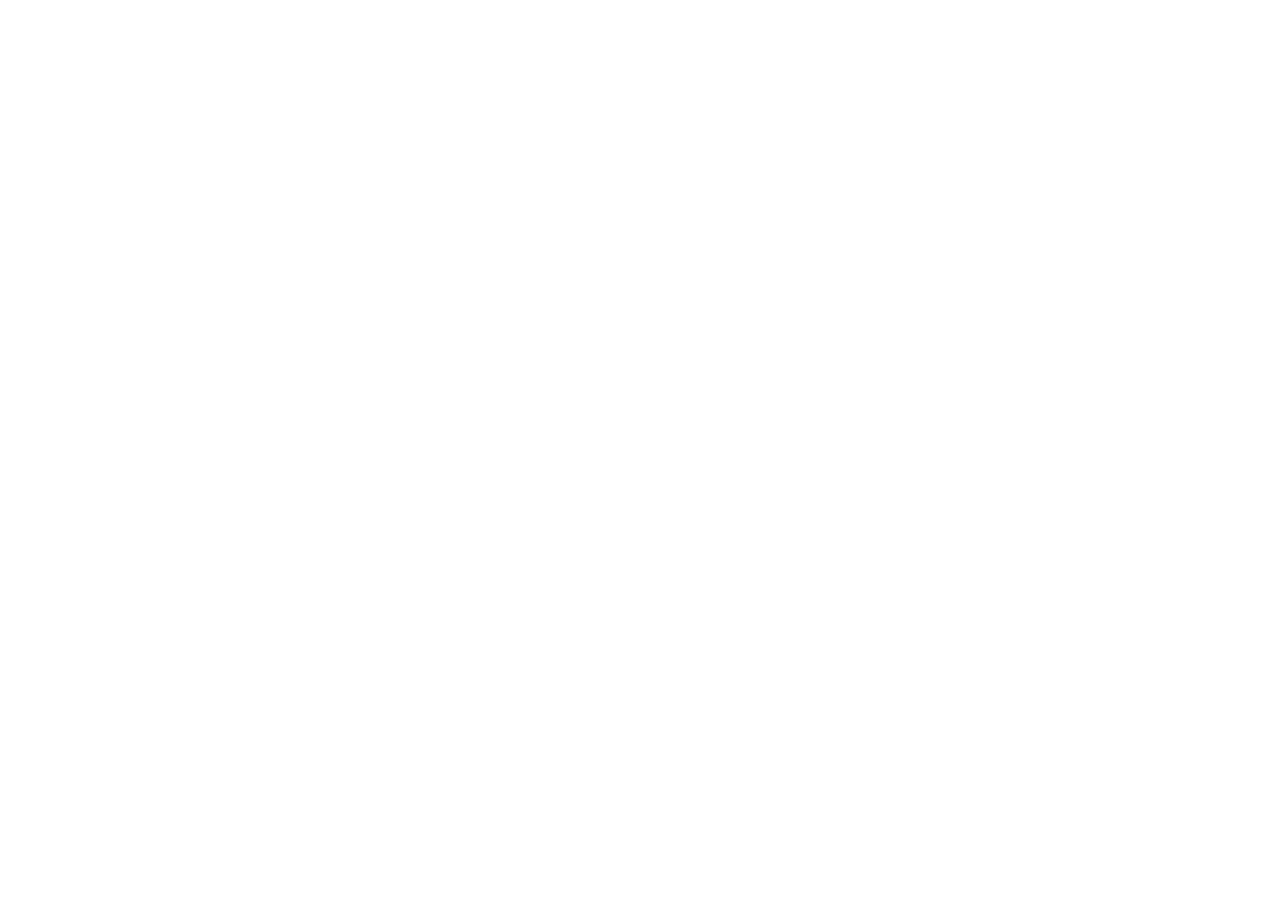
==== index.html @ 3a954109 "deploy" ====
<!DOCTYPE html>
<html lang="">
  <head>
    <meta charset="utf-8">
    <meta http-equiv="X-UA-Compatible" content="IE=edge">
    <meta name="viewport" content="width=device-width,initial-scale=1" />
    <!-- Primary Meta Tags -->
    <title>Ave.ai</title>
    <meta name="title" content="Ave.ai" />
    <meta name="description" content="Ave.ai is the most comprehensive on-chain crypto trading platform, integrating 130+ blockchains and 300+ DEXs for secure, professional, and fast trading. It empowers 7M+ users with advanced token analysis and seamless execution across its App, PC platform, and trading bots." />

    <!-- Open Graph / Facebook -->
    <meta property="og:type" content="website" />
    <meta property="og:url" content="https://ave.ai" />
    <meta property="og:title" content="Ave.ai - The Ultimate Web3 Trading Platform" />
    <meta property="og:description" content="Real-Time Blockchain Data, Price Alerts, Smart Money, KOL, Sniping, Copy-Trading and more." />
    <meta property="og:image" content="https://ave.s3.ap-east-1.amazonaws.com/logo/tg-share.png" />
    <meta property="og:image:width" content="1200">
    <meta property="og:image:height" content="600">

    <!-- Twitter -->
    <meta property="twitter:card" content="summary_large_image" />
    <meta property="twitter:url" content="https://ave.ai" />
    <meta property="twitter:title" content="Ave.ai - The Ultimate Web3 Trading Platform" />
    <meta property="twitter:description" content="Real-Time Blockchain Data, Price Alerts, Smart Money, KOL, Sniping, Copy-Trading and more." />
    <meta property="twitter:image" content="https://ave.s3.ap-east-1.amazonaws.com/logo/tg-share.png" />
    <meta property="fb:app_id" content="1024585522541030">
    <!-- Meta Tags Generated with https://metatags.io -->

    <!--[if IE]><link rel="icon" href="/favicon.ico" /><![endif]-->
    <link rel="shortcut icon" href="/favicon.ico" />
    <script async src="https://www.googletagmanager.com/gtag/js?id=G-LFKW8KRD0V"></script>
    <script src="/vemachine.js"></script>
    <!-- <script src="https://www.iconaves.com/charting_library/charting_library.standalone.js"></script> -->
    <!-- <script src="/datafeeds/udf/dist/polyfills.js"></script> -->
    <!-- <script src="/datafeeds/udf/dist/bundle.js"></script> -->
    <!-- <style id="antiClickjack">body{display:none !important;}</style> -->
    <script>
      // let supportsDomain = ['ave-m-test-5.github.io']
      // console.log('----top-------',window.top)
      // console.log('----self------',window.self)
      // if (self === top ) {
      //   var antiClickjack = document.getElementById('antiClickjack')
      //   antiClickjack.parentNode.removeChild(antiClickjack)
      // } else {
      //   top.location = self.location
      // }
      function redirect() {
        // let domains = ['avedex.cc', 'ave.ai', 'opencw.online', 'opencc.club']
        // let isDomain = domains.some(i => location.hostname.includes(i))
        let isMobile = /mobile|phone|pad|pod|iPhone|iPod|ios|iPad|Android|Mobile|BlackBerry|IEMobile|MQQBrowser|JUC|Fennec|wOSBrowser|BrowserNG|WebOS|Symbian|Windows Phone/i.test(navigator.userAgent)
        let isUnRedirectDomains = /(opencc\.club)|(aveaidata\.com)/i.test(location.hostname)
        if (isMobile && location.protocol.includes('http') && !location.host.includes('test') && !isUnRedirectDomains) {
            if(location.pathname == '/rank'){
              location.replace('https://airdrop.ave.ai')
            } else {
              location.replace(location.protocol + '//m.' + location.host + location.pathname + location.search)
            }
        }
      }
      redirect()
      function addScriptJs() {
        let d = (JSON.parse(localStorage.ave_globalConfig || '{}').token_logo_url || 'https://www.iconaves.com/')
        let script = document.createElement('script')
        script.type = 'text/javascript'
        script.src = d + `charting_library/charting_library.standalone.js`
        document.getElementsByTagName('head')[0].appendChild(script)
      }
      addScriptJs()
    </script>
  <link href="/static/js/0.js" rel="prefetch"><link href="/static/js/1.js" rel="prefetch"><link href="/static/js/10.js" rel="prefetch"><link href="/static/js/11.js" rel="prefetch"><link href="/static/js/12.js" rel="prefetch"><link href="/static/js/13.js" rel="prefetch"><link href="/static/js/14.js" rel="prefetch"><link href="/static/js/15.js" rel="prefetch"><link href="/static/js/2.js" rel="prefetch"><link href="/static/js/3.js" rel="prefetch"><link href="/static/js/4.js" rel="prefetch"><link href="/static/js/5.js" rel="prefetch"><link href="/static/js/6.js" rel="prefetch"><link href="/static/js/7.js" rel="prefetch"><link href="/static/js/8.js" rel="prefetch"><link href="/static/js/9.js" rel="prefetch"><link href="/static/js/ApiKey-._src_a.js" rel="prefetch"><link href="/static/js/Balance-._src_c.js" rel="prefetch"><link href="/static/js/Chart-._src_a.js" rel="prefetch"><link href="/static/js/Check-._src_a.js" rel="prefetch"><link href="/static/js/Download-._n.js" rel="prefetch"><link href="/static/js/Fav-._n.js" rel="prefetch"><link href="/static/js/Index-._src_a.js" rel="prefetch"><link href="/static/js/Kline-._n.js" rel="prefetch"><link href="/static/js/Lost-._src_views_lost.vue-1.js" rel="prefetch"><link href="/static/js/OfficialVerification-._src_a.js" rel="prefetch"><link href="/static/js/Pump-._src_a.js" rel="prefetch"><link href="/static/js/Rank-._src_a.js" rel="prefetch"><link href="/static/js/Referral-._src_a.js" rel="prefetch"><link href="/static/js/Smart-._n.js" rel="prefetch"><link href="/static/js/Token-._node_modules_@.js" rel="prefetch"><link href="/static/js/Token-._src_a.js" rel="prefetch"><link href="/static/js/Token-._src_u.js" rel="prefetch"><link href="/static/js/Token-._src_views_token_tx_F.js" rel="prefetch"><link href="/static/js/default-Chart-Index-._node_modules_vue-draggable-plus_dist_vue-draggable-plus.js-49a201bd.js" rel="prefetch"><link href="/static/js/default-Chart-Kline-Token-._src_components_dialog_dialogRemind.vue-2.js" rel="prefetch"><link href="/static/js/default-Fav-Index-Smart-._src_assets_images_market_1.js" rel="prefetch"><link href="/static/js/default-Fav-Smart-._n.js" rel="prefetch"><link href="/static/js/default-Index-Pump-Token-._src_views_token_botSwap_slippageSet..js" rel="prefetch"><link href="/static/js/app-._i.js" rel="preload" as="script"><link href="/static/js/app-._node_modules_@noble_c.js" rel="preload" as="script"><link href="/static/js/app-._node_modules_@popperjs_core_dist_index.js-5e764602.js" rel="preload" as="script"><link href="/static/js/app-._node_modules_@raydium-io_raydium-sdk_l.js" rel="preload" as="script"><link href="/static/js/app-._node_modules_@solana_b.js" rel="preload" as="script"><link href="/static/js/app-._node_modules_@solana_o.js" rel="preload" as="script"><link href="/static/js/app-._node_modules_@stablelib_b.js" rel="preload" as="script"><link href="/static/js/app-._node_modules_@t.js" rel="preload" as="script"><link href="/static/js/app-._node_modules_a.js" rel="preload" as="script"><link href="/static/js/app-._node_modules_c.js" rel="preload" as="script"><link href="/static/js/app-._node_modules_d.js" rel="preload" as="script"><link href="/static/js/app-._node_modules_de.js" rel="preload" as="script"><link href="/static/js/app-._node_modules_e.js" rel="preload" as="script"><link href="/static/js/app-._node_modules_echarts_l.js" rel="preload" as="script"><link href="/static/js/app-._node_modules_echarts_lib_c.js" rel="preload" as="script"><link href="/static/js/app-._node_modules_echarts_lib_exp.js" rel="preload" as="script"><link href="/static/js/app-._node_modules_echarts_lib_i.js" rel="preload" as="script"><link href="/static/js/app-._node_modules_el.js" rel="preload" as="script"><link href="/static/js/app-._node_modules_element-plus_e.js" rel="preload" as="script"><link href="/static/js/app-._node_modules_element-plus_es__.js" rel="preload" as="script"><link href="/static/js/app-._node_modules_f.js" rel="preload" as="script"><link href="/static/js/app-._node_modules_h.js" rel="preload" as="script"><link href="/static/js/app-._node_modules_has-.js" rel="preload" as="script"><link href="/static/js/app-._node_modules_p.js" rel="preload" as="script"><link href="/static/js/app-._node_modules_s.js" rel="preload" as="script"><link href="/static/js/app-._node_modules_u.js" rel="preload" as="script"><link href="/static/js/app-._node_modules_x.js" rel="preload" as="script"><link href="/static/js/app-._src_A.js" rel="preload" as="script"><link href="/static/js/app-._src_a.js" rel="preload" as="script"><link href="/static/js/app-._src_d.js" rel="preload" as="script"><link href="/static/js/app-._src_r.js" rel="preload" as="script"><link href="/static/js/runtime.js" rel="preload" as="script"><link rel="icon" type="image/png" sizes="32x32" href="/img/icons/favicon-32x32.png"><link rel="icon" type="image/png" sizes="16x16" href="/img/icons/favicon-16x16.png"><link rel="manifest" href="/manifest.json"><meta name="theme-color" content="#131722"><meta name="apple-mobile-web-app-capable" content="yes"><meta name="apple-mobile-web-app-status-bar-style" content="default"><meta name="apple-mobile-web-app-title" content="Ave"><link rel="apple-touch-icon" href="/img/icons/apple-touch-icon-152x152.png"><link rel="mask-icon" href="/img/icons/safari-pinned-tab.svg" color="#131722"><meta name="msapplication-TileImage" content="/img/icons/msapplication-icon-144x144.png"><meta name="msapplication-TileColor" content="#000000"></head>
  <body>
    <noscript>
      <strong>We're sorry but avedex doesn't work properly without JavaScript enabled. Please enable it to continue.</strong>
    </noscript>
    <div id="app"></div>
    <!-- built files will be auto injected -->
    <script>
      window.dataLayer = window.dataLayer || [];
      function gtag(){dataLayer.push(arguments);}
      gtag('js', new Date());

      gtag('config', 'G-LFKW8KRD0V');
      // //添加红包雨
      // ;(function () {
      //   var script = document.createElement('script')
      //   script.onload = function () {
      //     MapleRedPacketSDK.initMapleRedPacket({
      //       platform: "ave"
      //     }).renderToBody()
      //   }
      //   script.defer = true
      //   script.src = 'https://unpkg.com/@maple-tech/red-packet-sdk/dist/index.iife.js'
      //   document.body.appendChild(script)
      // })()
    </script>
  <script type="text/javascript" src="/static/js/runtime.js"></script><script type="text/javascript" src="/static/js/app-._i.js"></script><script type="text/javascript" src="/static/js/app-._node_modules_@noble_c.js"></script><script type="text/javascript" src="/static/js/app-._node_modules_@popperjs_core_dist_index.js-5e764602.js"></script><script type="text/javascript" src="/static/js/app-._node_modules_@raydium-io_raydium-sdk_l.js"></script><script type="text/javascript" src="/static/js/app-._node_modules_@solana_b.js"></script><script type="text/javascript" src="/static/js/app-._node_modules_@solana_o.js"></script><script type="text/javascript" src="/static/js/app-._node_modules_@stablelib_b.js"></script><script type="text/javascript" src="/static/js/app-._node_modules_@t.js"></script><script type="text/javascript" src="/static/js/app-._node_modules_a.js"></script><script type="text/javascript" src="/static/js/app-._node_modules_c.js"></script><script type="text/javascript" src="/static/js/app-._node_modules_d.js"></script><script type="text/javascript" src="/static/js/app-._node_modules_de.js"></script><script type="text/javascript" src="/static/js/app-._node_modules_e.js"></script><script type="text/javascript" src="/static/js/app-._node_modules_echarts_l.js"></script><script type="text/javascript" src="/static/js/app-._node_modules_echarts_lib_c.js"></script><script type="text/javascript" src="/static/js/app-._node_modules_echarts_lib_exp.js"></script><script type="text/javascript" src="/static/js/app-._node_modules_echarts_lib_i.js"></script><script type="text/javascript" src="/static/js/app-._node_modules_el.js"></script><script type="text/javascript" src="/static/js/app-._node_modules_element-plus_e.js"></script><script type="text/javascript" src="/static/js/app-._node_modules_element-plus_es__.js"></script><script type="text/javascript" src="/static/js/app-._node_modules_f.js"></script><script type="text/javascript" src="/static/js/app-._node_modules_h.js"></script><script type="text/javascript" src="/static/js/app-._node_modules_has-.js"></script><script type="text/javascript" src="/static/js/app-._node_modules_p.js"></script><script type="text/javascript" src="/static/js/app-._node_modules_s.js"></script><script type="text/javascript" src="/static/js/app-._node_modules_u.js"></script><script type="text/javascript" src="/static/js/app-._node_modules_x.js"></script><script type="text/javascript" src="/static/js/app-._src_A.js"></script><script type="text/javascript" src="/static/js/app-._src_a.js"></script><script type="text/javascript" src="/static/js/app-._src_d.js"></script><script type="text/javascript" src="/static/js/app-._src_r.js"></script></body>
</html>
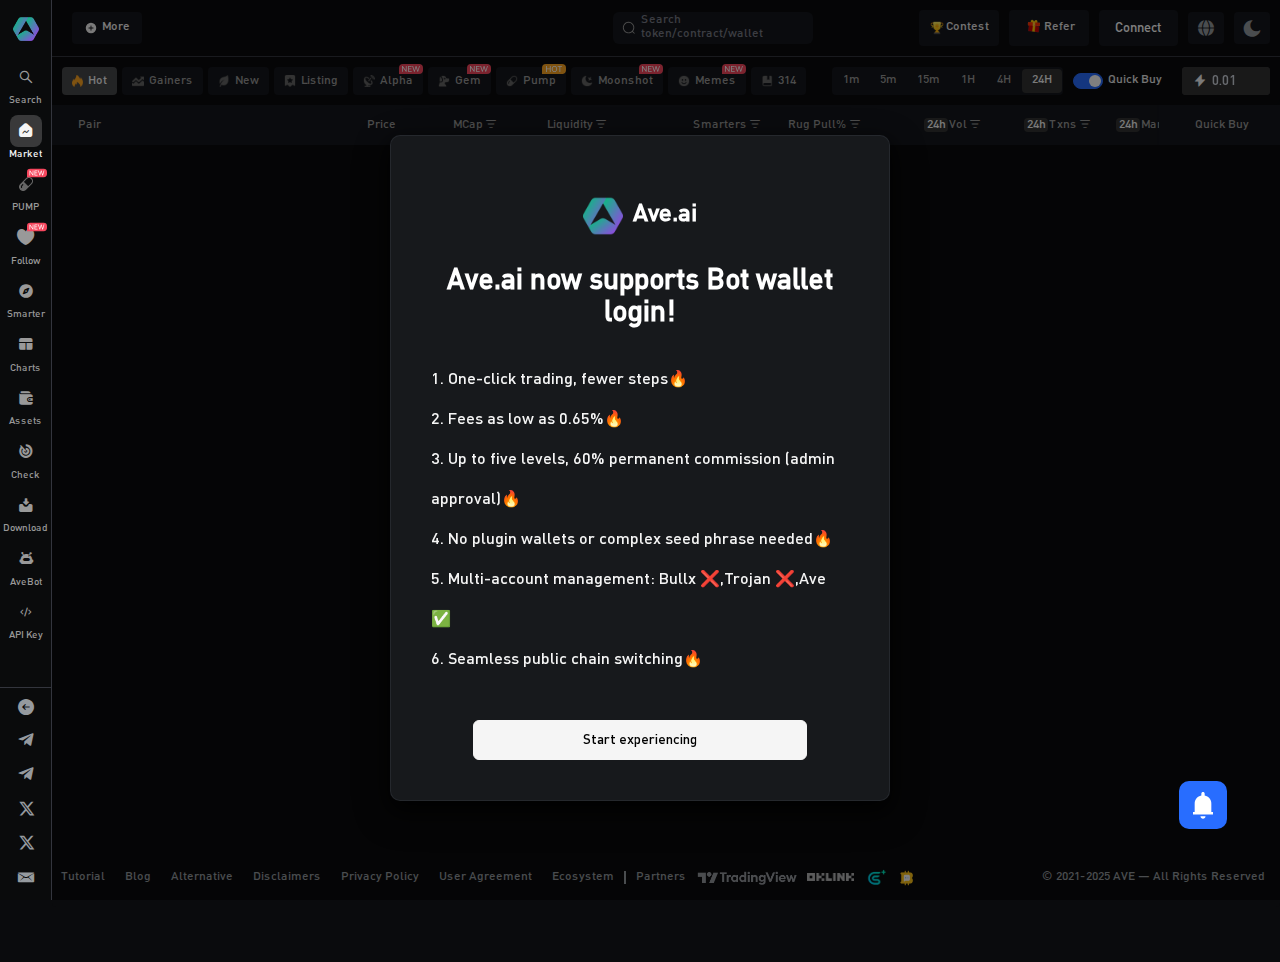
==== commit f7aa2138: "deploy" ====
--- a/index.html
+++ b/index.html
@@ -1,42 +1,4 @@
-<!DOCTYPE html>
-<html lang="">
-  <head>
-    <meta charset="utf-8">
-    <meta http-equiv="X-UA-Compatible" content="IE=edge">
-    <meta name="viewport" content="width=device-width,initial-scale=1" />
-    <!-- Primary Meta Tags -->
-    <title>Ave.ai</title>
-    <meta name="title" content="Ave.ai" />
-    <meta name="description" content="Ave.ai is the most comprehensive on-chain crypto trading platform, integrating 130+ blockchains and 300+ DEXs for secure, professional, and fast trading. It empowers 7M+ users with advanced token analysis and seamless execution across its App, PC platform, and trading bots." />
-
-    <!-- Open Graph / Facebook -->
-    <meta property="og:type" content="website" />
-    <meta property="og:url" content="https://ave.ai" />
-    <meta property="og:title" content="Ave.ai - The Ultimate Web3 Trading Platform" />
-    <meta property="og:description" content="Real-Time Blockchain Data, Price Alerts, Smart Money, KOL, Sniping, Copy-Trading and more." />
-    <meta property="og:image" content="https://ave.s3.ap-east-1.amazonaws.com/logo/tg-share.png" />
-    <meta property="og:image:width" content="1200">
-    <meta property="og:image:height" content="600">
-
-    <!-- Twitter -->
-    <meta property="twitter:card" content="summary_large_image" />
-    <meta property="twitter:url" content="https://ave.ai" />
-    <meta property="twitter:title" content="Ave.ai - The Ultimate Web3 Trading Platform" />
-    <meta property="twitter:description" content="Real-Time Blockchain Data, Price Alerts, Smart Money, KOL, Sniping, Copy-Trading and more." />
-    <meta property="twitter:image" content="https://ave.s3.ap-east-1.amazonaws.com/logo/tg-share.png" />
-    <meta property="fb:app_id" content="1024585522541030">
-    <!-- Meta Tags Generated with https://metatags.io -->
-
-    <!--[if IE]><link rel="icon" href="/favicon.ico" /><![endif]-->
-    <link rel="shortcut icon" href="/favicon.ico" />
-    <script async src="https://www.googletagmanager.com/gtag/js?id=G-LFKW8KRD0V"></script>
-    <script src="/vemachine.js"></script>
-    <!-- <script src="https://www.iconaves.com/charting_library/charting_library.standalone.js"></script> -->
-    <!-- <script src="/datafeeds/udf/dist/polyfills.js"></script> -->
-    <!-- <script src="/datafeeds/udf/dist/bundle.js"></script> -->
-    <!-- <style id="antiClickjack">body{display:none !important;}</style> -->
-    <script>
-      // let supportsDomain = ['ave-m-test-5.github.io']
+<!DOCTYPE html><html lang=""><head><meta charset="utf-8"><meta http-equiv="X-UA-Compatible" content="IE=edge"><meta name="viewport" content="width=device-width,initial-scale=1"><title>Ave.ai</title><meta name="title" content="Ave.ai"><meta name="description" content="Ave.ai is the most comprehensive on-chain crypto trading platform, integrating 130+ blockchains and 300+ DEXs for secure, professional, and fast trading. It empowers 7M+ users with advanced token analysis and seamless execution across its App, PC platform, and trading bots."><meta property="og:type" content="website"><meta property="og:url" content="https://ave.ai"><meta property="og:title" content="Ave.ai - The Ultimate Web3 Trading Platform"><meta property="og:description" content="Real-Time Blockchain Data, Price Alerts, Smart Money, KOL, Sniping, Copy-Trading and more."><meta property="og:image" content="https://ave.s3.ap-east-1.amazonaws.com/logo/tg-share.png"><meta property="og:image:width" content="1200"><meta property="og:image:height" content="600"><meta property="twitter:card" content="summary_large_image"><meta property="twitter:url" content="https://ave.ai"><meta property="twitter:title" content="Ave.ai - The Ultimate Web3 Trading Platform"><meta property="twitter:description" content="Real-Time Blockchain Data, Price Alerts, Smart Money, KOL, Sniping, Copy-Trading and more."><meta property="twitter:image" content="https://ave.s3.ap-east-1.amazonaws.com/logo/tg-share.png"><meta property="fb:app_id" content="1024585522541030"><!--[if IE]><link rel="icon" href="/favicon.ico" /><![endif]--><link rel="shortcut icon" href="/favicon.ico"><script async src="https://www.googletagmanager.com/gtag/js?id=G-LFKW8KRD0V"></script><script src="/vemachine.js"></script><script>// let supportsDomain = ['ave-m-test-5.github.io']
       // console.log('----top-------',window.top)
       // console.log('----self------',window.self)
       // if (self === top ) {
@@ -66,17 +28,7 @@
         script.src = d + `charting_library/charting_library.standalone.js`
         document.getElementsByTagName('head')[0].appendChild(script)
       }
-      addScriptJs()
-    </script>
-  <link href="/static/js/0.js" rel="prefetch"><link href="/static/js/1.js" rel="prefetch"><link href="/static/js/10.js" rel="prefetch"><link href="/static/js/11.js" rel="prefetch"><link href="/static/js/12.js" rel="prefetch"><link href="/static/js/13.js" rel="prefetch"><link href="/static/js/14.js" rel="prefetch"><link href="/static/js/15.js" rel="prefetch"><link href="/static/js/2.js" rel="prefetch"><link href="/static/js/3.js" rel="prefetch"><link href="/static/js/4.js" rel="prefetch"><link href="/static/js/5.js" rel="prefetch"><link href="/static/js/6.js" rel="prefetch"><link href="/static/js/7.js" rel="prefetch"><link href="/static/js/8.js" rel="prefetch"><link href="/static/js/9.js" rel="prefetch"><link href="/static/js/ApiKey-._src_a.js" rel="prefetch"><link href="/static/js/Balance-._src_c.js" rel="prefetch"><link href="/static/js/Chart-._src_a.js" rel="prefetch"><link href="/static/js/Check-._src_a.js" rel="prefetch"><link href="/static/js/Download-._n.js" rel="prefetch"><link href="/static/js/Fav-._n.js" rel="prefetch"><link href="/static/js/Index-._src_a.js" rel="prefetch"><link href="/static/js/Kline-._n.js" rel="prefetch"><link href="/static/js/Lost-._src_views_lost.vue-1.js" rel="prefetch"><link href="/static/js/OfficialVerification-._src_a.js" rel="prefetch"><link href="/static/js/Pump-._src_a.js" rel="prefetch"><link href="/static/js/Rank-._src_a.js" rel="prefetch"><link href="/static/js/Referral-._src_a.js" rel="prefetch"><link href="/static/js/Smart-._n.js" rel="prefetch"><link href="/static/js/Token-._node_modules_@.js" rel="prefetch"><link href="/static/js/Token-._src_a.js" rel="prefetch"><link href="/static/js/Token-._src_u.js" rel="prefetch"><link href="/static/js/Token-._src_views_token_tx_F.js" rel="prefetch"><link href="/static/js/default-Chart-Index-._node_modules_vue-draggable-plus_dist_vue-draggable-plus.js-49a201bd.js" rel="prefetch"><link href="/static/js/default-Chart-Kline-Token-._src_components_dialog_dialogRemind.vue-2.js" rel="prefetch"><link href="/static/js/default-Fav-Index-Smart-._src_assets_images_market_1.js" rel="prefetch"><link href="/static/js/default-Fav-Smart-._n.js" rel="prefetch"><link href="/static/js/default-Index-Pump-Token-._src_views_token_botSwap_slippageSet..js" rel="prefetch"><link href="/static/js/app-._i.js" rel="preload" as="script"><link href="/static/js/app-._node_modules_@noble_c.js" rel="preload" as="script"><link href="/static/js/app-._node_modules_@popperjs_core_dist_index.js-5e764602.js" rel="preload" as="script"><link href="/static/js/app-._node_modules_@raydium-io_raydium-sdk_l.js" rel="preload" as="script"><link href="/static/js/app-._node_modules_@solana_b.js" rel="preload" as="script"><link href="/static/js/app-._node_modules_@solana_o.js" rel="preload" as="script"><link href="/static/js/app-._node_modules_@stablelib_b.js" rel="preload" as="script"><link href="/static/js/app-._node_modules_@t.js" rel="preload" as="script"><link href="/static/js/app-._node_modules_a.js" rel="preload" as="script"><link href="/static/js/app-._node_modules_c.js" rel="preload" as="script"><link href="/static/js/app-._node_modules_d.js" rel="preload" as="script"><link href="/static/js/app-._node_modules_de.js" rel="preload" as="script"><link href="/static/js/app-._node_modules_e.js" rel="preload" as="script"><link href="/static/js/app-._node_modules_echarts_l.js" rel="preload" as="script"><link href="/static/js/app-._node_modules_echarts_lib_c.js" rel="preload" as="script"><link href="/static/js/app-._node_modules_echarts_lib_exp.js" rel="preload" as="script"><link href="/static/js/app-._node_modules_echarts_lib_i.js" rel="preload" as="script"><link href="/static/js/app-._node_modules_el.js" rel="preload" as="script"><link href="/static/js/app-._node_modules_element-plus_e.js" rel="preload" as="script"><link href="/static/js/app-._node_modules_element-plus_es__.js" rel="preload" as="script"><link href="/static/js/app-._node_modules_f.js" rel="preload" as="script"><link href="/static/js/app-._node_modules_h.js" rel="preload" as="script"><link href="/static/js/app-._node_modules_has-.js" rel="preload" as="script"><link href="/static/js/app-._node_modules_p.js" rel="preload" as="script"><link href="/static/js/app-._node_modules_s.js" rel="preload" as="script"><link href="/static/js/app-._node_modules_u.js" rel="preload" as="script"><link href="/static/js/app-._node_modules_x.js" rel="preload" as="script"><link href="/static/js/app-._src_A.js" rel="preload" as="script"><link href="/static/js/app-._src_a.js" rel="preload" as="script"><link href="/static/js/app-._src_d.js" rel="preload" as="script"><link href="/static/js/app-._src_r.js" rel="preload" as="script"><link href="/static/js/runtime.js" rel="preload" as="script"><link rel="icon" type="image/png" sizes="32x32" href="/img/icons/favicon-32x32.png"><link rel="icon" type="image/png" sizes="16x16" href="/img/icons/favicon-16x16.png"><link rel="manifest" href="/manifest.json"><meta name="theme-color" content="#131722"><meta name="apple-mobile-web-app-capable" content="yes"><meta name="apple-mobile-web-app-status-bar-style" content="default"><meta name="apple-mobile-web-app-title" content="Ave"><link rel="apple-touch-icon" href="/img/icons/apple-touch-icon-152x152.png"><link rel="mask-icon" href="/img/icons/safari-pinned-tab.svg" color="#131722"><meta name="msapplication-TileImage" content="/img/icons/msapplication-icon-144x144.png"><meta name="msapplication-TileColor" content="#000000"></head>
-  <body>
-    <noscript>
-      <strong>We're sorry but avedex doesn't work properly without JavaScript enabled. Please enable it to continue.</strong>
-    </noscript>
-    <div id="app"></div>
-    <!-- built files will be auto injected -->
-    <script>
-      window.dataLayer = window.dataLayer || [];
+      addScriptJs()</script><link href="/static/css/ApiKey-f71cff67.d8af1d58.css" rel="prefetch"><link href="/static/css/Balance-21833f8f.02c6b64f.css" rel="prefetch"><link href="/static/css/Chart-31ecd969.9b517720.css" rel="prefetch"><link href="/static/css/Check-31ecd969.ca6d38ed.css" rel="prefetch"><link href="/static/css/Download-31ecd969.a2533a6f.css" rel="prefetch"><link href="/static/css/Fav-31ecd969.1cd7ef1e.css" rel="prefetch"><link href="/static/css/Index-f71cff67.56e032b9.css" rel="prefetch"><link href="/static/css/Kline-31ecd969.3279a325.css" rel="prefetch"><link href="/static/css/OfficialVerification-f71cff67.b5f4f597.css" rel="prefetch"><link href="/static/css/Pump-f71cff67.fc9df856.css" rel="prefetch"><link href="/static/css/Rank-f71cff67.91a87c1b.css" rel="prefetch"><link href="/static/css/Referral-f71cff67.82a01d85.css" rel="prefetch"><link href="/static/css/Smart-f71cff67.4801f37c.css" rel="prefetch"><link href="/static/css/Token-253ae210.98a811a6.css" rel="prefetch"><link href="/static/css/Token-6a2c624d.156bbd3c.css" rel="prefetch"><link href="/static/css/Token-f71cff67.32f0e44d.css" rel="prefetch"><link href="/static/css/chunk-313e67f0.9e0c891a.css" rel="prefetch"><link href="/static/css/default-Chart-Kline-Token-5cf51579.59e1fb63.css" rel="prefetch"><link href="/static/css/default-Index-Pump-Token-1f80e606.20debd69.css" rel="prefetch"><link href="/static/js/ApiKey-f71cff67.d5d85773.js" rel="prefetch"><link href="/static/js/Balance-21833f8f.41ab505f.js" rel="prefetch"><link href="/static/js/Chart-31ecd969.cf4a4366.js" rel="prefetch"><link href="/static/js/Check-31ecd969.20694d7d.js" rel="prefetch"><link href="/static/js/Download-31ecd969.f9582393.js" rel="prefetch"><link href="/static/js/Fav-31ecd969.308d4a2f.js" rel="prefetch"><link href="/static/js/Index-f71cff67.79161fa7.js" rel="prefetch"><link href="/static/js/Kline-31ecd969.b36c3b1b.js" rel="prefetch"><link href="/static/js/Lost-2a317ca3.9fa90db2.js" rel="prefetch"><link href="/static/js/OfficialVerification-f71cff67.479ae582.js" rel="prefetch"><link href="/static/js/Pump-f71cff67.e589241c.js" rel="prefetch"><link href="/static/js/Rank-f71cff67.3b83320a.js" rel="prefetch"><link href="/static/js/Referral-f71cff67.9477c88e.js" rel="prefetch"><link href="/static/js/Smart-f71cff67.48f7cfa1.js" rel="prefetch"><link href="/static/js/Token-253ae210.d7efd913.js" rel="prefetch"><link href="/static/js/Token-6a2c624d.65d15873.js" rel="prefetch"><link href="/static/js/Token-f71cff67.6e217adc.js" rel="prefetch"><link href="/static/js/chunk-2d0cc9a7.949a5fbf.js" rel="prefetch"><link href="/static/js/chunk-313e67f0.37491906.js" rel="prefetch"><link href="/static/js/chunk-589e1976.202cc28c.js" rel="prefetch"><link href="/static/js/chunk-6cbceefd.65727936.js" rel="prefetch"><link href="/static/js/chunk-95565b38.27c27ac6.js" rel="prefetch"><link href="/static/js/chunk-9b2b69e2.70046dc5.js" rel="prefetch"><link href="/static/js/default-Chart-Index-b811f808.6b7d3717.js" rel="prefetch"><link href="/static/js/default-Chart-Kline-Token-5cf51579.3e2ede58.js" rel="prefetch"><link href="/static/js/default-Fav-Index-Smart-6bdcf28a.e75e60a6.js" rel="prefetch"><link href="/static/js/default-Fav-Smart-31ecd969.34d976c1.js" rel="prefetch"><link href="/static/js/default-Index-Pump-Token-1f80e606.f94aa176.js" rel="prefetch"><link href="/static/js/vendors-Index-Pump-Token-25cb2edc.29214290.js" rel="prefetch"><link href="/static/css/app-06837ae4.6176a48c.css" rel="preload" as="style"><link href="/static/css/app-c714bc7b.248a435d.css" rel="preload" as="style"><link href="/static/css/app-cfbf0a2e.84827f6a.css" rel="preload" as="style"><link href="/static/css/app-ec8c427e.1cf5cdd8.css" rel="preload" as="style"><link href="/static/js/app-06837ae4.ce310ea9.js" rel="preload" as="script"><link href="/static/js/app-0b7a60cc.da3e16f2.js" rel="preload" as="script"><link href="/static/js/app-167fad9f.caa7dfbd.js" rel="preload" as="script"><link href="/static/js/app-16d3814e.7bfaf046.js" rel="preload" as="script"><link href="/static/js/app-1f20a385.4f5a989f.js" rel="preload" as="script"><link href="/static/js/app-203e0718.1358008a.js" rel="preload" as="script"><link href="/static/js/app-2a42e354.d42511d9.js" rel="preload" as="script"><link href="/static/js/app-33e35537.cd9831ae.js" rel="preload" as="script"><link href="/static/js/app-4939e289.91777275.js" rel="preload" as="script"><link href="/static/js/app-5866a18b.d1f83a16.js" rel="preload" as="script"><link href="/static/js/app-6484b8ce.4f20cd66.js" rel="preload" as="script"><link href="/static/js/app-6f84c08c.ae22e701.js" rel="preload" as="script"><link href="/static/js/app-72f93981.fbfb8a3f.js" rel="preload" as="script"><link href="/static/js/app-748942c6.88386c38.js" rel="preload" as="script"><link href="/static/js/app-84f69768.01eb369a.js" rel="preload" as="script"><link href="/static/js/app-9187ef67.4600008b.js" rel="preload" as="script"><link href="/static/js/app-94629317.dde0e21c.js" rel="preload" as="script"><link href="/static/js/app-968c033f.8b3df958.js" rel="preload" as="script"><link href="/static/js/app-9af05477.8c2b6226.js" rel="preload" as="script"><link href="/static/js/app-a97bfcba.05abd689.js" rel="preload" as="script"><link href="/static/js/app-aeb57120.64a61ef7.js" rel="preload" as="script"><link href="/static/js/app-b5906859.9b5611a9.js" rel="preload" as="script"><link href="/static/js/app-c714bc7b.0d40ba63.js" rel="preload" as="script"><link href="/static/js/app-cfbf0a2e.cfed35af.js" rel="preload" as="script"><link href="/static/js/app-db300d2f.5b8722ba.js" rel="preload" as="script"><link href="/static/js/app-ec8c427e.785e0f24.js" rel="preload" as="script"><link href="/static/js/app-f9ca8911.f5e76651.js" rel="preload" as="script"><link href="/static/js/runtime.43fec65d.js" rel="preload" as="script"><link href="/static/css/app-ec8c427e.1cf5cdd8.css" rel="stylesheet"><link href="/static/css/app-cfbf0a2e.84827f6a.css" rel="stylesheet"><link href="/static/css/app-06837ae4.6176a48c.css" rel="stylesheet"><link href="/static/css/app-c714bc7b.248a435d.css" rel="stylesheet"><link rel="icon" type="image/png" sizes="32x32" href="/img/icons/favicon-32x32.png"><link rel="icon" type="image/png" sizes="16x16" href="/img/icons/favicon-16x16.png"><link rel="manifest" href="/manifest.json"><meta name="theme-color" content="#131722"><meta name="apple-mobile-web-app-capable" content="yes"><meta name="apple-mobile-web-app-status-bar-style" content="default"><meta name="apple-mobile-web-app-title" content="Ave"><link rel="apple-touch-icon" href="/img/icons/apple-touch-icon-152x152.png"><link rel="mask-icon" href="/img/icons/safari-pinned-tab.svg" color="#131722"><meta name="msapplication-TileImage" content="/img/icons/msapplication-icon-144x144.png"><meta name="msapplication-TileColor" content="#000000"></head><body><noscript><strong>We're sorry but avedex doesn't work properly without JavaScript enabled. Please enable it to continue.</strong></noscript><div id="app"></div><script>window.dataLayer = window.dataLayer || [];
       function gtag(){dataLayer.push(arguments);}
       gtag('js', new Date());
 
@@ -92,7 +44,4 @@
       //   script.defer = true
       //   script.src = 'https://unpkg.com/@maple-tech/red-packet-sdk/dist/index.iife.js'
       //   document.body.appendChild(script)
-      // })()
-    </script>
-  <script type="text/javascript" src="/static/js/runtime.js"></script><script type="text/javascript" src="/static/js/app-._i.js"></script><script type="text/javascript" src="/static/js/app-._node_modules_@noble_c.js"></script><script type="text/javascript" src="/static/js/app-._node_modules_@popperjs_core_dist_index.js-5e764602.js"></script><script type="text/javascript" src="/static/js/app-._node_modules_@raydium-io_raydium-sdk_l.js"></script><script type="text/javascript" src="/static/js/app-._node_modules_@solana_b.js"></script><script type="text/javascript" src="/static/js/app-._node_modules_@solana_o.js"></script><script type="text/javascript" src="/static/js/app-._node_modules_@stablelib_b.js"></script><script type="text/javascript" src="/static/js/app-._node_modules_@t.js"></script><script type="text/javascript" src="/static/js/app-._node_modules_a.js"></script><script type="text/javascript" src="/static/js/app-._node_modules_c.js"></script><script type="text/javascript" src="/static/js/app-._node_modules_d.js"></script><script type="text/javascript" src="/static/js/app-._node_modules_de.js"></script><script type="text/javascript" src="/static/js/app-._node_modules_e.js"></script><script type="text/javascript" src="/static/js/app-._node_modules_echarts_l.js"></script><script type="text/javascript" src="/static/js/app-._node_modules_echarts_lib_c.js"></script><script type="text/javascript" src="/static/js/app-._node_modules_echarts_lib_exp.js"></script><script type="text/javascript" src="/static/js/app-._node_modules_echarts_lib_i.js"></script><script type="text/javascript" src="/static/js/app-._node_modules_el.js"></script><script type="text/javascript" src="/static/js/app-._node_modules_element-plus_e.js"></script><script type="text/javascript" src="/static/js/app-._node_modules_element-plus_es__.js"></script><script type="text/javascript" src="/static/js/app-._node_modules_f.js"></script><script type="text/javascript" src="/static/js/app-._node_modules_h.js"></script><script type="text/javascript" src="/static/js/app-._node_modules_has-.js"></script><script type="text/javascript" src="/static/js/app-._node_modules_p.js"></script><script type="text/javascript" src="/static/js/app-._node_modules_s.js"></script><script type="text/javascript" src="/static/js/app-._node_modules_u.js"></script><script type="text/javascript" src="/static/js/app-._node_modules_x.js"></script><script type="text/javascript" src="/static/js/app-._src_A.js"></script><script type="text/javascript" src="/static/js/app-._src_a.js"></script><script type="text/javascript" src="/static/js/app-._src_d.js"></script><script type="text/javascript" src="/static/js/app-._src_r.js"></script></body>
-</html>+      // })()</script><script src="/static/js/runtime.43fec65d.js"></script><script src="/static/js/app-748942c6.88386c38.js"></script><script src="/static/js/app-6f84c08c.ae22e701.js"></script><script src="/static/js/app-9af05477.8c2b6226.js"></script><script src="/static/js/app-84f69768.01eb369a.js"></script><script src="/static/js/app-94629317.dde0e21c.js"></script><script src="/static/js/app-968c033f.8b3df958.js"></script><script src="/static/js/app-167fad9f.caa7dfbd.js"></script><script src="/static/js/app-2a42e354.d42511d9.js"></script><script src="/static/js/app-b5906859.9b5611a9.js"></script><script src="/static/js/app-72f93981.fbfb8a3f.js"></script><script src="/static/js/app-db300d2f.5b8722ba.js"></script><script src="/static/js/app-9187ef67.4600008b.js"></script><script src="/static/js/app-4939e289.91777275.js"></script><script src="/static/js/app-16d3814e.7bfaf046.js"></script><script src="/static/js/app-aeb57120.64a61ef7.js"></script><script src="/static/js/app-6484b8ce.4f20cd66.js"></script><script src="/static/js/app-0b7a60cc.da3e16f2.js"></script><script src="/static/js/app-203e0718.1358008a.js"></script><script src="/static/js/app-1f20a385.4f5a989f.js"></script><script src="/static/js/app-5866a18b.d1f83a16.js"></script><script src="/static/js/app-f9ca8911.f5e76651.js"></script><script src="/static/js/app-ec8c427e.785e0f24.js"></script><script src="/static/js/app-cfbf0a2e.cfed35af.js"></script><script src="/static/js/app-33e35537.cd9831ae.js"></script><script src="/static/js/app-06837ae4.ce310ea9.js"></script><script src="/static/js/app-a97bfcba.05abd689.js"></script><script src="/static/js/app-c714bc7b.0d40ba63.js"></script></body></html>--- a/static/css/ApiKey-f71cff67.d8af1d58.css
+++ b/static/css/ApiKey-f71cff67.d8af1d58.css
@@ -0,0 +1 @@
+.tg-wallet-list[data-v-5bdd2d04]{color:var(--custom-text-1-color);display:flex;flex-direction:column}.tg-wallet-list .tg-wallet-list_title[data-v-5bdd2d04]{padding:20px;border-bottom:.5px solid var(--custom-br-1-color)}.tg-wallet-list .tg-wallet-list_content li[data-v-5bdd2d04]{padding:15px 20px;display:flex;align-items:center;line-height:1;cursor:pointer}.tg-wallet-list .tg-wallet-list_content li.active[data-v-5bdd2d04],.tg-wallet-list .tg-wallet-list_content li[data-v-5bdd2d04]:hover{background:var(--a-bg-7-color)}.confirm-button-custom-class{background-color:var(--a-text-5-color)!important;color:var(--a-text-9-color)!important;border-style:none!important;width:100%!important;height:40px!important;border-radius:4px!important;margin-top:15px!important}.cancel-button-custom-class{background-color:#fff!important;color:#606266!important;border:1px solid #dcdfe6!important;height:32px!important;padding:0 15px!important;border-radius:4px!important;position:absolute!important;right:20px!important;bottom:70px!important}.rename-dialog-custom{width:540px!important;border-radius:8px!important;overflow:hidden!important}.rename-dialog-custom .el-message-box__header{padding:20px 20px 10px!important;border-bottom:none!important}.rename-dialog-custom .el-message-box__title{font-size:16px!important;font-weight:500!important}.rename-dialog-custom .el-message-box__headerbtn{top:20px!important;right:20px!important}.rename-dialog-custom .el-message-box__content{padding:10px 20px 70px!important}.rename-dialog-custom .el-message-box__input{padding-top:0!important}.rename-dialog-custom .el-message-box__input label{font-size:14px!important;color:#333!important;display:block!important;margin-bottom:8px!important;text-align:left!important}.rename-dialog-custom .el-input__inner{border-radius:4px!important;height:40px!important}.rename-dialog-custom .el-message-box__btns{padding:0 20px 20px!important;justify-content:center!important;position:absolute!important;bottom:0!important;left:0!important;right:0!important}.rename-dialog-custom .el-message-box__btns .el-button--primary{margin-left:0!important}.rename-dialog-custom .el-message-box__message{display:block!important;margin-bottom:10px}.rename-dialog-custom .el-message-box__input:before{display:block;font-size:14px;color:#333;margin-bottom:8px;text-align:left}.delete-dialog-custom{width:540px!important;border-radius:8px!important;overflow:hidden!important}.delete-dialog-custom .el-message-box__header{padding:20px 20px 10px!important;border-bottom:none!important}.delete-dialog-custom .el-message-box__title{font-size:16px!important;font-weight:500!important}.delete-dialog-custom .el-message-box__headerbtn{top:20px!important;right:20px!important}.delete-dialog-custom .el-message-box__content{padding:10px 20px 100px!important;text-align:left!important}.delete-dialog-custom .el-message-box__btns{padding:0 20px 20px!important;justify-content:center!important;position:absolute!important;bottom:0!important;left:0!important;right:0!important}.delete-dialog-custom .el-message-box__btns .el-button--primary{margin-left:0!important;margin-top:0!important}[data-v-c4f3342e] .header-class-custom{background-color:var(--a-btn-bg-1-color)!important;font-weight:400}[data-v-c4f3342e] .row-class-custom{background-color:var(--a-text-9-color)!important;color:var(--a-text-1-color)!important}[data-v-c4f3342e] .el-dropdown-menu{padding:10px!important}[data-v-c4f3342e] .el-dropdown-menu__item{color:var(--a-text-1-color)!important;border-radius:.25rem;margin:0 1rem;width:10rem;padding:.5rem}[data-v-c4f3342e] .el-dropdown-menu__item:focus,[data-v-c4f3342e] .el-dropdown-menu__item:hover{background-color:var(--a-text-9-color)!important;color:var(--a-text-1-color)!important}[data-v-c4f3342e] .confirm-button-custom-class .el-message-box__btns .el-button--primary{width:100%!important;background:red}[data-v-c4f3342e] .confirm-button-custom-class .el-message-box__message{margin-bottom:100px}.table-custom-class[data-v-c4f3342e]{width:100%}.table-custom-class .row-option-class[data-v-c4f3342e]{display:flex;gap:.5rem}.table-custom-class .row-option-class div[data-v-c4f3342e]{cursor:pointer;text-decoration:underline}.table-custom-class .row-option-class .disabled-option[data-v-c4f3342e]{color:#999;cursor:not-allowed;text-decoration:underline;opacity:.7}.status-active[data-v-c4f3342e]{color:#67c23a;font-weight:500}.status-deactivated[data-v-c4f3342e]{color:#909399}.warning-message[data-v-c4f3342e]{color:#f6465d;padding:10px 0;font-size:14px}.action-buttons[data-v-c4f3342e]{margin-top:20px;text-align:right}.action-buttons .deactivate-btn[data-v-c4f3342e]{background-color:transparent;border:1px solid #dcdfe6;color:#606266}.address-row[data-v-c4f3342e]{display:flex;align-items:center;margin-bottom:4px}.address-row[data-v-c4f3342e]:last-child{margin-bottom:0}.address-row i[data-v-c4f3342e]{margin-left:8px;cursor:pointer}.row-option-class[data-v-c4f3342e]{display:flex;gap:12px;margin-bottom:4px}.row-option-class[data-v-c4f3342e]:last-child{margin-bottom:0}.row-option-class div[data-v-c4f3342e]{cursor:pointer;font-size:14px}.row-option-class div.disabled-option[data-v-c4f3342e]{color:#c0c4cc;cursor:not-allowed}.row-option-class div.disabled-option[data-v-c4f3342e]:hover{color:#c0c4cc}.custom-dropdown-menu[data-v-c4f3342e]{min-width:120px}.table-empty[data-v-c4f3342e]{display:flex;flex-direction:column;justify-content:center;align-items:center;padding:80px 0;min-height:calc(100vh - 200px)}.table-empty img[data-v-c4f3342e]{margin-bottom:20px}.table-empty span[data-v-c4f3342e]{color:var(--a-text-3-color);font-size:14px;margin-bottom:10px}.page-bg[data-v-4fb2a926]{display:flex;flex-direction:column;min-height:calc(100vh - 150px)}.overview-section[data-v-4fb2a926]{display:flex;justify-content:space-between;margin:20px;padding:20px;background-color:var(--a-btn-bg-1-color)!important;border-radius:8px;box-shadow:0 2px 12px 0 rgba(0,0,0,.05)}.overview-item[data-v-4fb2a926]{text-align:center;flex:1;padding:0 15px}.overview-label[data-v-4fb2a926]{font-size:14px;color:var(--el-text-color-secondary);margin-bottom:8px}.overview-value[data-v-4fb2a926]{font-size:20px;font-weight:700;color:#999}.overview-value.positive[data-v-4fb2a926]{color:#1cc982}.overview-value.negative[data-v-4fb2a926]{color:#f6465d}.overview-value.txns .txns-buy[data-v-4fb2a926]{color:#1cc982}.overview-value.txns .txns-sell[data-v-4fb2a926]{color:#f6465d}.table-container[data-v-4fb2a926]{padding:0 20px 20px;flex:1;display:flex;flex-direction:column;position:relative}.table-custom-class[data-v-4fb2a926]{width:100%;flex:1}.pagination-box[data-v-4fb2a926]{margin:30px 0;justify-content:center}[data-v-4fb2a926] .header-class-custom{background-color:var(--a-btn-bg-1-color)!important;font-weight:400}[data-v-4fb2a926] .row-class-custom{background-color:var(--a-bg-1-color)!important}[data-v-4fb2a926] .el-table{--el-table-tr-bg-color:var(--custom-bg-1-color);--el-table-bg-color:var(--custom-bg-1-color);--el-table-text-color:var(--a-text-1-color);--el-table-header-bg-color:var(--a-btn-bg-1-color);--el-fill-color-lighter:var(--custom-bg-1-color);--el-table-header-text-color:var(--a-text-2-color);--el-table-border-color:var(--a-br-1-color);--el-table-row-hover-bg-color:var(--a-table-hover-bg-color);background:var(--custom-bg-1-color);--el-bg-color:var(--custom-bg-1-color)}.text-buy[data-v-4fb2a926]{color:#1cc982}.text-sell[data-v-4fb2a926]{color:#f6465d}.token-container[data-v-4fb2a926]{display:flex;align-items:center;gap:8px}.token-icon[data-v-4fb2a926]{width:32px;height:32px;border-radius:50%;overflow:hidden}.token-icon .circle-placeholder[data-v-4fb2a926]{width:100%;height:100%;background-color:#333;border-radius:50%}.token-info[data-v-4fb2a926]{display:flex;flex-direction:column}.token-name[data-v-4fb2a926]{font-weight:500;font-size:14px}.token-contract[data-v-4fb2a926]{font-size:12px;color:var(--el-text-color-secondary);display:flex;align-items:center;gap:4px}.token-contract .copy-icon[data-v-4fb2a926]{cursor:pointer;color:var(--el-color-primary);font-size:14px}.token-contract .copy-icon[data-v-4fb2a926]:hover{opacity:.8}.hash-container[data-v-4fb2a926]{display:flex;align-items:center;gap:4px;cursor:pointer}.icon-action[data-v-4fb2a926]{cursor:pointer;color:var(--custom-primary-color);font-size:14px;margin-left:4px}.icon-action[data-v-4fb2a926]:hover{opacity:.8}.chain-option[data-v-4fb2a926]{display:flex;align-items:center;gap:8px}.chain-option .circle-placeholder[data-v-4fb2a926]{width:20px;height:20px;background-color:#aaa;border-radius:50%}.empty-state[data-v-4fb2a926]{display:flex;flex-direction:column;justify-content:center;align-items:center;padding:120px 0;height:100%;flex:1}.empty-state img[data-v-4fb2a926]{margin-bottom:20px;width:80px;height:80px}.empty-state span[data-v-4fb2a926]{color:var(--a-text-3-color);font-size:14px;margin-bottom:10px}[data-v-5e3b4b1b] .create-key-dialog{border-radius:8px;overflow:hidden}[data-v-5e3b4b1b] .create-key-dialog .el-dialog__header{padding:20px;margin-right:0}[data-v-5e3b4b1b] .create-key-dialog .el-dialog__header .el-dialog__title{font-size:18px;font-weight:500}[data-v-5e3b4b1b] .create-key-dialog .el-dialog__header .el-dialog__headerbtn{top:20px;right:20px}[data-v-5e3b4b1b] .create-key-dialog .el-dialog__body{padding:0 20px 20px}[data-v-5e3b4b1b] .create-key-dialog .el-dialog__footer{display:none}.dialog-content[data-v-5e3b4b1b]{display:flex;flex-direction:column}.dialog-content .generate-key-box[data-v-5e3b4b1b]{height:3rem;flex-shrink:0;border-radius:.5rem;background:#f2f2f2;display:flex;color:#171717;align-items:center;justify-content:space-between;padding:0 1rem}.form-label[data-v-5e3b4b1b]{font-size:14px;color:var(--el-text-color-primary);margin-bottom:8px}.custom-input[data-v-5e3b4b1b]{margin-bottom:20px}.custom-input[data-v-5e3b4b1b] .el-input__wrapper{border-radius:4px}.next-btn[data-v-5e3b4b1b]{width:100%;height:40px;background-color:#222;border-color:#222;color:#fff;border-radius:4px}.next-btn[data-v-5e3b4b1b]:hover{background-color:#333;border-color:#333}.next-btn.is-disabled[data-v-5e3b4b1b],.next-btn.is-disabled[data-v-5e3b4b1b]:hover{background-color:#999;border-color:#999}.key-warning[data-v-5e3b4b1b]{margin-top:.5rem;margin-bottom:1rem;font-size:.75rem}.key-warning i[data-v-5e3b4b1b]{font-size:16px;margin-top:2px}.key-warning span[data-v-5e3b4b1b]{font-size:14px;line-height:1.5}.delegatees-list[data-v-5e3b4b1b]{display:flex;flex-direction:column;gap:8px;margin-bottom:20px}.delegatee-item[data-v-5e3b4b1b]{display:flex;align-items:center;padding:12px;border-radius:8px;border:1px solid var(--el-border-color-lighter);cursor:pointer}.delegatee-item.selected[data-v-5e3b4b1b]{border-color:#4e6ef2;background-color:var(--a-text-9-color)!important}.delegatee-item[data-v-5e3b4b1b]:hover{border-color:var(--el-color-primary-light-5)}.delegatee-icon[data-v-5e3b4b1b]{width:24px;height:24px;margin-right:12px}.delegatee-icon .circle-placeholder[data-v-5e3b4b1b]{width:100%;height:100%;background-color:#4e6ef2;border-radius:50%}.delegatee-name[data-v-5e3b4b1b]{flex:1;font-size:14px;color:var(--a-text-1-color)!important}.check-icon[data-v-5e3b4b1b]{color:#4e6ef2;font-size:16px}.loading-orgs[data-v-5e3b4b1b],.no-orgs[data-v-5e3b4b1b]{margin-bottom:20px;padding:20px;background-color:#f8f9fc;border-radius:8px;text-align:center}.disclaimer-agreement[data-v-5e3b4b1b]{margin-bottom:16px;display:flex;align-items:center}.disclaimer-text[data-v-5e3b4b1b]{cursor:pointer}.disclaimer-link[data-v-5e3b4b1b]{color:var(--el-color-primary);cursor:pointer}.disclaimer-link[data-v-5e3b4b1b]:hover{text-decoration:underline}.disclaimer-content[data-v-5e3b4b1b]{max-height:300px;overflow-y:auto;white-space:pre-line}[data-v-06fef6e3] .el-dropdown-menu__item{color:var(--a-text-1-color)!important}[data-v-06fef6e3] .el-dropdown-menu__item:focus,[data-v-06fef6e3] .el-dropdown-menu__item:hover{background-color:var(--a-text-9-color)!important;color:var(--a-text-1-color)!important}[data-v-06fef6e3] .el-segmented{padding:.25rem}[data-v-06fef6e3] .el-segmented__item-selected{background-color:#fff;border-radius:.25rem}[data-v-06fef6e3] .el-segmented__item.is-selected{color:#000}.page-bg .head-bg[data-v-06fef6e3]{display:flex;align-items:center;justify-content:space-between;padding:.6rem 1.25rem .6rem 1.5rem;border-bottom:var(--custom-br)}.page-bg .head-bg .api-key-info[data-v-06fef6e3]{display:flex;align-items:center;gap:1rem}.page-bg .head-bg .api-key-info .api-key-dropdown[data-v-06fef6e3]{cursor:pointer;display:flex;align-items:center;gap:5px;font-weight:500;padding:8px 12px;background-color:var(--el-fill-color-light);border-radius:4px}.page-bg .head-bg .api-key-info .api-key-dropdown[data-v-06fef6e3]:hover{background-color:var(--el-fill-color)}.page-bg .head-bg .api-key-info .chain-dropdown .chain-selector[data-v-06fef6e3]{cursor:pointer;display:flex;align-items:center;gap:8px;padding:7.5px 12px;background-color:var(--el-fill-color-light);border-radius:4px}.page-bg .head-bg .api-key-info .chain-dropdown .chain-selector[data-v-06fef6e3]:hover{background-color:var(--el-fill-color)}.page-bg .head-bg .api-key-info .chain-dropdown .chain-selector .chain-icon[data-v-06fef6e3]{width:15px;height:15px;border-radius:50%;overflow:hidden}.page-bg .head-bg .api-key-info .chain-dropdown .chain-selector .chain-icon .circle-placeholder[data-v-06fef6e3]{width:100%;height:100%;border-radius:50%}.page-bg .head-bg .api-key-info .chain-dropdown .chain-selector .chain-icon .circle-placeholder img[data-v-06fef6e3]{vertical-align:top}.page-bg .head-bg .create-button[data-v-06fef6e3]{display:flex;align-items:center;padding:.375rem .5rem;gap:.625rem;border-radius:.25rem;background:#15171c;color:#fafafa;font-size:.875rem;cursor:pointer}--- a/static/css/Balance-21833f8f.02c6b64f.css
+++ b/static/css/Balance-21833f8f.02c6b64f.css
@@ -0,0 +1 @@
+[data-v-054dd3f2] .el-table{overflow:initial}[data-v-054dd3f2] .el-table .el-table__header-wrapper{position:sticky;top:60px;z-index:3}[data-v-054dd3f2] .el-table .sort-caret.ascending{border-bottom-color:var(--a-text-2-color)}[data-v-054dd3f2] .el-table .sort-caret.descending{border-top-color:var(--a-text-2-color)}[data-v-054dd3f2] .el-table tr{cursor:pointer}[data-v-054dd3f2] .el-table .cell{line-height:15px;padding:0 3px}[data-v-054dd3f2] .el-table th,[data-v-054dd3f2] .el-table th.el-table__cell.is-leaf{border-bottom:none}[data-v-054dd3f2] .el-table th.el-table__cell.is-leaf.descending .cell{color:var(--custom-primary-color)}[data-v-054dd3f2] .el-table th.el-table__cell.is-leaf.descending .cell .sort-caret.descending{border-top-color:var(--custom-primary-color)}[data-v-054dd3f2] .el-table th.el-table__cell.is-leaf.ascending .cell{color:var(--custom-primary-color)}[data-v-054dd3f2] .el-table th.el-table__cell.is-leaf.ascending .cell .sort-caret.ascending{border-bottom-color:var(--custom-primary-color)}[data-v-054dd3f2] .el-table th .cell{font-weight:400;font-size:12px}[data-v-054dd3f2] .el-table td.el-table__cell{font-weight:400}[data-v-054dd3f2] .el-table td .cell{overflow:visible}.icon-token-container[data-v-054dd3f2]{margin-right:4px}.icon-token-container .icon-symbol[data-v-054dd3f2]{left:20px;top:20px}.plus[data-v-054dd3f2]{font-size:20px;line-height:20px;display:block;height:20px;margin-right:10px}.progress[data-v-054dd3f2]{margin-left:3px}.progress[data-v-054dd3f2] .el-progress__text{min-width:12px}.progress .icon-suo1[data-v-054dd3f2]{width:8px;height:8px}.icon-svg1[data-v-054dd3f2]{width:16px;height:16px;vertical-align:middle}.token-info[data-v-054dd3f2]{display:flex;align-items:center}.token-info .token-symbol[data-v-054dd3f2]{font-size:14px;margin-right:3px}.token-info .token-network[data-v-054dd3f2]{border:1px solid #878fbc;border-radius:10px;font-size:12px;color:#878fbc;padding:2px 5px;margin-left:9px}.token-info .token-icon[data-v-054dd3f2]{border-radius:50%;width:32px;height:32px}.table-empty[data-v-054dd3f2]{display:flex;flex-direction:column;justify-content:center;align-items:center;padding:80px 0;min-height:calc(100vh - 750px)}.icon-svg[data-v-054dd3f2]{font-size:20px;cursor:pointer;color:var(--custom-primary-color);border-radius:100%;width:20px;vertical-align:middle}.icon-svg.icon-huoyan[data-v-054dd3f2]{width:12px;font-size:12px}.icon-svg.icon-new[data-v-054dd3f2]{font-size:12px}.icon-svg.icon-xiala[data-v-054dd3f2]{width:8px;height:8px;margin-left:5px}.icon-shaixuan[data-v-054dd3f2]:hover{cursor:pointer;color:var(--custom-primary-color)}.filter-box[data-v-054dd3f2]{color:var(--custom-text-1-color)}.filter-box .filter-title[data-v-054dd3f2]{font-size:12px;color:var(--a-text-2-color)}.filter-box[data-v-054dd3f2] .el-slider__runway{--el-slider-button-size:14px}.filter-box[data-v-054dd3f2] .el-slider__runway .el-slider__marks .el-slider__marks-text:nth-child(2){transform:translateX(0)!important;right:-6px!important;left:auto!important}.filter-box .chain-icon-sort-container[data-v-054dd3f2]{display:flex;flex-direction:column;align-items:center;justify-content:center;margin-left:5px}.filter-box .chain-icon-sort-container .icon-svg[data-v-054dd3f2]{font-size:10px;padding:0;cursor:pointer;color:var(--a-text-2-color);width:12px;height:10px}.filter-box .chain-icon-sort-container .icon-svg+.icon-svg[data-v-054dd3f2]{margin-top:1px}.filter-box .chain-icon-sort-container .icon-svg.active[data-v-054dd3f2]{color:var(--custom-primary-color)}.filter-box .icon-filter-sort[data-v-054dd3f2]{font-size:12px;opacity:.3;cursor:pointer}.filter-box .icon-filter-sort.active[data-v-054dd3f2]{opacity:1}.filter-box .icon-filter-sort[data-v-054dd3f2]:hover:not(.active){opacity:.6}.red[data-v-054dd3f2]{color:var(--35de2a5e)}.green[data-v-054dd3f2]{color:var(--4576f7ec)}.popper-gold .title[data-v-054dd3f2]{color:var(--a-text-2-color)}.popper-gold ul li a[data-v-054dd3f2]{color:var(--custom-text-1-color);padding:6px 15px;display:flex}.popper-gold ul li a .icon-bianzu[data-v-054dd3f2],.popper-gold ul li a .icon-dexs1[data-v-054dd3f2]{color:var(--a-text-1-color)}.popper-gold ul li a.disabled[data-v-054dd3f2]{color:var(--a-text-2-color)}.popper-gold ul li a.disabled[data-v-054dd3f2]:hover{cursor:not-allowed}.popper-gold ul li a[data-v-054dd3f2]:hover{opacity:1;text-decoration:none;background:var(--custom-btn-2-color)}.popper-gold .footer[data-v-054dd3f2]{display:flex;align-items:center;justify-content:center;margin:15px 0}.popper-gold .tag-left[data-v-054dd3f2]{margin-left:3px;width:12px;height:12px}.popper-gold .tag-left2[data-v-054dd3f2]{margin-left:3px;width:19px;height:17px}.icon-danger[data-v-054dd3f2]{color:red}.color-gray[data-v-054dd3f2],.mini[data-v-054dd3f2]{color:#959a9f;font-size:12px}.mini[data-v-054dd3f2]{display:block}[data-v-07c3b483] .el-table{overflow:initial;min-height:calc(100vh - 220px)}[data-v-07c3b483] .el-table .el-table__header-wrapper{position:sticky;top:60px;z-index:3}[data-v-07c3b483] .el-table .sort-caret.ascending{border-bottom-color:var(--a-text-2-color)}[data-v-07c3b483] .el-table .sort-caret.descending{border-top-color:var(--a-text-2-color)}[data-v-07c3b483] .el-table tr{cursor:pointer}[data-v-07c3b483] .el-table .cell{line-height:15px;padding:0 3px}[data-v-07c3b483] .el-table th,[data-v-07c3b483] .el-table th.el-table__cell.is-leaf{border-bottom:none}[data-v-07c3b483] .el-table th.el-table__cell.is-leaf.descending .cell{color:var(--custom-primary-color)}[data-v-07c3b483] .el-table th.el-table__cell.is-leaf.descending .cell .sort-caret.descending{border-top-color:var(--custom-primary-color)}[data-v-07c3b483] .el-table th.el-table__cell.is-leaf.ascending .cell{color:var(--custom-primary-color)}[data-v-07c3b483] .el-table th.el-table__cell.is-leaf.ascending .cell .sort-caret.ascending{border-bottom-color:var(--custom-primary-color)}[data-v-07c3b483] .el-table th .cell{font-weight:400;font-size:12px}[data-v-07c3b483] .el-table td.el-table__cell{font-weight:400}[data-v-07c3b483] .el-table td .cell{overflow:visible}.icon-token-container[data-v-07c3b483]{margin-right:4px}.icon-token-container .icon-symbol[data-v-07c3b483]{left:20px;top:20px}.plus[data-v-07c3b483]{font-size:20px;line-height:20px;display:block;height:20px;margin-right:10px}.progress[data-v-07c3b483]{margin-left:3px}.progress[data-v-07c3b483] .el-progress__text{min-width:12px}.progress .icon-suo1[data-v-07c3b483]{width:8px;height:8px}.icon-svg1[data-v-07c3b483]{width:16px;height:16px;vertical-align:middle}.token-info[data-v-07c3b483]{display:flex;align-items:center}.token-info .token-symbol[data-v-07c3b483]{font-size:14px;margin-right:3px}.token-info .token-network[data-v-07c3b483]{border:1px solid #878fbc;border-radius:10px;font-size:12px;color:#878fbc;padding:2px 5px;margin-left:9px}.token-info .token-icon[data-v-07c3b483]{border-radius:50%;width:32px;height:32px}.table-empty[data-v-07c3b483]{display:flex;flex-direction:column;justify-content:center;align-items:center;padding:80px 0;min-height:calc(100vh - 750px)}.icon-svg[data-v-07c3b483]{font-size:20px;cursor:pointer;color:var(--custom-primary-color);border-radius:100%;width:20px;vertical-align:middle}.icon-svg.icon-huoyan[data-v-07c3b483]{width:12px;font-size:12px}.icon-svg.icon-new[data-v-07c3b483]{font-size:12px}.icon-svg.icon-xiala[data-v-07c3b483]{width:8px;height:8px;margin-left:5px}.icon-shaixuan[data-v-07c3b483]:hover{cursor:pointer;color:var(--custom-primary-color)}.filter-box[data-v-07c3b483]{color:var(--custom-text-1-color)}.filter-box .filter-title[data-v-07c3b483]{font-size:12px;color:var(--a-text-2-color)}.filter-box[data-v-07c3b483] .el-slider__runway{--el-slider-button-size:14px}.filter-box[data-v-07c3b483] .el-slider__runway .el-slider__marks .el-slider__marks-text:nth-child(2){transform:translateX(0)!important;right:-6px!important;left:auto!important}.filter-box .chain-icon-sort-container[data-v-07c3b483]{display:flex;flex-direction:column;align-items:center;justify-content:center;margin-left:5px}.filter-box .chain-icon-sort-container .icon-svg[data-v-07c3b483]{font-size:10px;padding:0;cursor:pointer;color:var(--a-text-2-color);width:12px;height:10px}.filter-box .chain-icon-sort-container .icon-svg+.icon-svg[data-v-07c3b483]{margin-top:1px}.filter-box .chain-icon-sort-container .icon-svg.active[data-v-07c3b483]{color:var(--custom-primary-color)}.filter-box .icon-filter-sort[data-v-07c3b483]{font-size:12px;opacity:.3;cursor:pointer}.filter-box .icon-filter-sort.active[data-v-07c3b483]{opacity:1}.filter-box .icon-filter-sort[data-v-07c3b483]:hover:not(.active){opacity:.6}.red[data-v-07c3b483]{color:var(--77fe5e46)}.green[data-v-07c3b483]{color:var(--126305d4)}.popper-gold .title[data-v-07c3b483]{color:var(--a-text-2-color)}.popper-gold ul li a[data-v-07c3b483]{color:var(--custom-text-1-color);padding:6px 15px;display:flex}.popper-gold ul li a .icon-bianzu[data-v-07c3b483],.popper-gold ul li a .icon-dexs1[data-v-07c3b483]{color:var(--a-text-1-color)}.popper-gold ul li a.disabled[data-v-07c3b483]{color:var(--a-text-2-color)}.popper-gold ul li a.disabled[data-v-07c3b483]:hover{cursor:not-allowed}.popper-gold ul li a[data-v-07c3b483]:hover{opacity:1;text-decoration:none;background:var(--custom-btn-2-color)}.popper-gold .footer[data-v-07c3b483]{display:flex;align-items:center;justify-content:center;margin:15px 0}.popper-gold .tag-left[data-v-07c3b483]{margin-left:3px;width:12px;height:12px}.popper-gold .tag-left2[data-v-07c3b483]{margin-left:3px;width:19px;height:17px}.icon-danger[data-v-07c3b483]{color:red}.color-gray[data-v-07c3b483],.mini[data-v-07c3b483]{color:#959a9f;font-size:12px}.mini[data-v-07c3b483]{display:block}.sol[data-v-a82675c6]{background:var(--a-bg-1-color);padding:40px;--el-checkbox-checked-bg-color:#000;--el-checkbox-checked-input-border-color:#000;color:var(--a-text-1-color)}.sol .fon-weight-bold[data-v-a82675c6]{font-weight:700}.sol .attention.active[data-v-a82675c6]{color:#f45469}.sol .share[data-v-a82675c6]{padding:8px 18px;background:var(--custom-bg-6-color);color:var(--a-btn-bg-2-color);font-size:12px;margin-bottom:20px}.sol .item[data-v-a82675c6]{background:var(--custom-bg-6-color);padding:20px;font-size:14px;color:var(--a-text-2-color);border-radius:12px;text-align:center}.sol .item i.icon-qiehuan[data-v-a82675c6]{color:var(--a-text-2-color)}.sol .item2[data-v-a82675c6]{border:1px solid var(--custom-primary-lighter-7-color);padding:12px;font-size:14px;color:var(--a-text-2-color);border-radius:12px;text-align:center;width:calc(100vw - 48px)}.sol .item2[data-v-a82675c6]:not(:last-child){margin-right:12px}.sol .item2 i.icon-qiehuan[data-v-a82675c6]{color:var(--a-text-2-color)}.sol .border-bottom[data-v-a82675c6]{border-bottom:1px solid var(--custom-primary-lighter-14-color)}.sol .tabs[data-v-a82675c6]{padding:10px 5px;font-size:16px}.sol .tabs a[data-v-a82675c6]{font-size:14px;color:#999;text-align:center;font-weight:500;line-height:16px;text-decoration:none;border-bottom:3px solid transparent;padding-bottom:10px;margin-right:30px}.sol .tabs a[data-v-a82675c6]:hover{opacity:1}.sol .tabs a.active[data-v-a82675c6]{color:var(--a-text-1-color);border-bottom:3px solid var(--a-text-1-color)}.sol[data-v-a82675c6] .el-table{--el-table-tr-bg-color:var(--custom-bg-1-color);--el-table-bg-color:var(--custom-bg-1-color);--el-table-text-color:var(--a-text-1-color);--el-table-header-bg-color:var(--a-btn-bg-1-color);--el-fill-color-lighter:var(--custom-bg-1-color);--el-table-header-text-color:var(--a-text-2-color);--el-table-border-color:var(--a-br-1-color);--el-table-row-hover-bg-color:var(--a-table-hover-bg-color);background:var(--custom-bg-1-color);--el-bg-color:var(--custom-bg-1-color);overflow:initial;min-height:calc(100vh - 600px);font-size:14px}.sol[data-v-a82675c6] .el-table .el-table__header-wrapper{position:sticky;top:47px;z-index:3}.sol[data-v-a82675c6] .el-table .sort-caret.ascending{border-bottom-color:var(--custom-font-8-color)}.sol[data-v-a82675c6] .el-table .sort-caret.descending{border-top-color:var(--custom-font-8-color)}.sol[data-v-a82675c6] .el-table a{color:currentColor;display:inline-block;vertical-align:middle;line-height:1}.sol[data-v-a82675c6] .el-table tr{cursor:pointer}.sol[data-v-a82675c6] .el-table .cell{line-height:17px;padding:0 1px}.sol[data-v-a82675c6] .el-table th{padding:6px 5px 6px 5px;border-bottom:none!important;height:40px}.sol[data-v-a82675c6] .el-table th.el-table__cell.is-leaf{border-bottom:none}.sol[data-v-a82675c6] .el-table th.el-table__cell.is-leaf.descending .cell{color:var(--el-table-header-text-color)}.sol[data-v-a82675c6] .el-table th.el-table__cell.is-leaf.descending .cell .sort-caret.descending{border-top-color:var(--a-btn-bg-2-color)}.sol[data-v-a82675c6] .el-table th.el-table__cell.is-leaf.ascending .cell{color:var(--el-table-header-text-color)}.sol[data-v-a82675c6] .el-table th.el-table__cell.is-leaf.ascending .cell .sort-caret.ascending{border-bottom-color:var(--a-btn-bg-2-color)}.sol[data-v-a82675c6] .el-table th .cell{font-weight:400;font-size:12px}.sol[data-v-a82675c6] .el-table td{height:60px}.sol[data-v-a82675c6] .el-table td.el-table__cell{z-index:0;padding:6px 5px 6px 5px;border-bottom:.5px solid var(--custom-br-1-color);font-weight:400}.sol[data-v-a82675c6] .el-table td:first-child,.sol[data-v-a82675c6] .el-table th:first-child{padding-left:20px}.sol[data-v-a82675c6] .el-table td:last-child,.sol[data-v-a82675c6] .el-table th:last-child{padding-right:20px}.sol[data-v-a82675c6] .el-table .token-symbol{color:var(--a-text-1-color)}.sol[data-v-a82675c6] .el-table .trade{display:flex;align-items:center;justify-content:flex-end}.sol[data-v-a82675c6] .el-table .trade a{background:var(--a-bg-4-color);padding:5px 7px;border-radius:6px;display:flex;align-items:center;font-size:14px;color:var(--a-text-1-color)}.sol[data-v-a82675c6] .el-table .trade a .icon-svg{margin-right:3px}.sol[data-v-a82675c6] .el-table .trade a:hover{opacity:.5}.sol .pagination-box[data-v-a82675c6]{margin:30px 0 0 0;justify-content:center}.avatar[data-v-a82675c6]{border-radius:100%}.edit[data-v-a82675c6]{width:-moz-fit-content;width:fit-content}.edit button[data-v-a82675c6]{position:absolute;right:5px;top:5px;font-size:12px;padding:2px 5px}.line[data-v-a82675c6]{font-size:14px}[data-v-a82675c6] .el-input__wrapper{background:var(--a-bg-7-color);box-shadow:none}[data-v-a82675c6] .el-input__wrapper.height_36{padding:3px 11px}[data-v-a82675c6] .el-input__wrapper .el-input__inner{color:var(--a-text-1-color)}.checkbox-container a[data-v-a82675c6]:hover{color:#999}.opacity-hover-0[data-v-a82675c6]{line-height:10px}.opacity-hover-0[data-v-a82675c6]:hover{opacity:1}.icon-chain[data-v-a82675c6]{position:absolute;bottom:0;right:0;width:20px;height:20px;border-radius:50%}.table[data-v-5620782a]{font-size:14px;color:#878fbc;letter-spacing:.29px;position:relative}.table .empty[data-v-5620782a]{height:500px;display:flex;align-items:center;justify-content:center}.table .empty>div[data-v-5620782a]{text-align:center}.table .empty img[data-v-5620782a]{width:50px}.table .empty span[data-v-5620782a]{display:block;line-height:1}.table .red[data-v-5620782a]{color:#ff646d}.table .green[data-v-5620782a]{color:#46d7ab}.table-empty[data-v-5620782a]{display:flex;flex-direction:column;justify-content:center;align-items:center;padding:80px 0;min-height:calc(100vh - 230px)}[data-v-5620782a] .el-table{font-size:14px;background:var(--custom-primary-lighter-0-color);min-height:calc(100vh - 200px)}[data-v-5620782a] .el-table tr{background:var(--custom-primary-lighter-0-color);cursor:pointer;height:50px}[data-v-5620782a] .el-table tr:hover td.el-table__cell{background-color:var(--custom-primary-lighter-2-color)}[data-v-5620782a] .el-table .cell{line-height:15px}[data-v-5620782a] .el-table th{background:var(--custom-primary-lighter-0-color);border-bottom:none}[data-v-5620782a] .el-table th.el-table__cell.is-leaf{border-bottom:none}[data-v-5620782a] .el-table th .cell{color:#848e9c;font-weight:400}[data-v-5620782a] .el-table td.el-table__cell{padding:8px 0;border-bottom:1px solid var(--custom-td-border-1-color);font-weight:500}[data-v-5620782a] .el-table td .cell{color:var(--custom-font-1-color)}[data-v-5620782a] .el-table td:nth-child(2),[data-v-5620782a] .el-table td:nth-child(3),[data-v-5620782a] .el-table td:nth-child(4),[data-v-5620782a] .el-table th:nth-child(2),[data-v-5620782a] .el-table th:nth-child(3),[data-v-5620782a] .el-table th:nth-child(4){text-align:right}a[data-v-5620782a]{color:#3f80f7}.token-icon[data-v-5620782a]{margin-right:3px}.token-symbol[data-v-5620782a]{white-space:nowrap;overflow:hidden;text-overflow:ellipsis}.risk-status[data-v-5620782a]{display:inline-block;font-size:10px;border:1px solid;border-radius:20px;padding:2px 5px;color:#f72121;font-size:12px}.table[data-v-007e1717]{font-size:14px;color:#878fbc;letter-spacing:.29px;position:relative}.table .empty[data-v-007e1717]{height:500px;display:flex;align-items:center;justify-content:center}.table .empty>div[data-v-007e1717]{text-align:center}.table .empty img[data-v-007e1717]{width:50px}.table .empty span[data-v-007e1717]{display:block;line-height:1}.table .red[data-v-007e1717]{color:#ff646d}.table .green[data-v-007e1717]{color:#46d7ab}.table-empty[data-v-007e1717]{display:flex;flex-direction:column;justify-content:center;align-items:center;padding:80px 0;min-height:calc(100vh - 230px)}[data-v-007e1717] .el-table{font-size:14px;background:#131722;min-height:calc(100vh - 200px)}[data-v-007e1717] .el-table tr{background:#131722;cursor:pointer}[data-v-007e1717] .el-table tr:hover td.el-table__cell{background-color:#272b32}[data-v-007e1717] .el-table .cell{line-height:15px}[data-v-007e1717] .el-table th{background:#131722;border-bottom:none}[data-v-007e1717] .el-table th.el-table__cell.is-leaf{border-bottom:none}[data-v-007e1717] .el-table th .cell{color:#80838b;font-weight:400}[data-v-007e1717] .el-table td.el-table__cell{padding:12px 0;border-bottom:1px solid #202430;font-weight:500}[data-v-007e1717] .el-table td .cell{color:#eaecef}a[data-v-007e1717]{color:#3f80f7}.token-icon[data-v-007e1717]{margin-right:3px}.token-symbol[data-v-007e1717]{white-space:nowrap;overflow:hidden;text-overflow:ellipsis;padding:10px 5px}.risk-status[data-v-007e1717]{display:inline-block;font-size:10px;border:1px solid;border-radius:20px;padding:2px 5px;color:#f72121;font-size:12px}.buyOrsell[data-v-5390af35]{background:var(--custom-primary-lighter-0-color)}.buyOrsell .title[data-v-5390af35]{width:100%;padding:0 25px;color:#eaecef;font-weight:500;font-size:16px}.buyOrsell .title span[data-v-5390af35]{margin-top:10px;display:block;color:var(--custom-font-1-color)}.buyOrsell .title a[data-v-5390af35]{font-size:16px;color:#848e9c;text-decoration:none;padding:10px 0 0 0;display:inline-block;margin-right:10px}.buyOrsell .title a.active[data-v-5390af35],.buyOrsell .title a[data-v-5390af35]:hover{color:#3f80f7}.buyOrsell .title label[data-v-5390af35]{display:block;font-size:12px;color:#848e9c;margin-top:20px}.buyOrsell .title label[data-v-5390af35]:hover{cursor:pointer}.buyOrsell .title label input[type=checkbox][data-v-5390af35]{vertical-align:middle;margin-right:3px;width:15px;height:15px;border-radius:20px;margin-top:2px;position:relative;top:-2px}.buyOrsell .title label input[type=checkbox][data-v-5390af35]:after{position:absolute;top:0;color:#000;width:15px;height:15px;display:inline-block;visibility:visible;padding-left:0;text-align:center;content:" ";border-radius:20px}.buyOrsell .title label input[type=checkbox][data-v-5390af35]:checked:after{color:#eaecef;content:"✓";background-color:#3f80f7;border-radius:0}.buyOrsell .title label input[type=checkbox][data-v-5390af35]:hover{cursor:pointer}.buyOrsell .content[data-v-5390af35]{padding:0 10px}.buyOrsell .header[data-v-5390af35]{border-bottom:1px solid #23293c;padding:11px 38px;display:flex;justify-content:flex-start;font-size:14px;color:#eaecef;letter-spacing:0;line-height:20px}.balance[data-v-13479692]{margin-bottom:10px;background:var(--custom-primary-lighter-0-color)}.balance .top1[data-v-13479692]{background:var(--custom-primary-lighter-0-color);padding:25px 25px 10px;display:flex;align-items:center;justify-content:flex-start;color:var(--custom-font-1-color)}.balance .top1 .item[data-v-13479692]{display:flex;align-items:center}.balance .top1 .item+.item[data-v-13479692]{margin-left:136px}.balance .top1 .item .icon[data-v-13479692]{font-size:38px;color:var(--custom-font-2-color);margin-right:10px}--- a/static/css/Chart-31ecd969.9b517720.css
+++ b/static/css/Chart-31ecd969.9b517720.css
@@ -0,0 +1 @@
+.flex-1[data-v-03046bfa]{display:flex;justify-content:space-between;padding:15px 25px 0;font-size:14px;color:#000;letter-spacing:0;align-items:center}.flex-1 .label[data-v-03046bfa]{margin-right:10px;font-weight:400;opacity:.45}.flex-1 .value[data-v-03046bfa]{font-weight:500}.range-text[data-v-03046bfa]{font-size:12px;margin-right:5px}.range[data-v-03046bfa]{width:35%;background:var(--custom-primary-lighter-7-color);border-radius:4px;display:flex}.range .range-bar[data-v-03046bfa]{background-color:--custom-primary-color;color:var(--custom-font-1-color);border-radius:4px 0 0 4px;font-size:12px;height:14px}.card[data-v-03046bfa]{border-radius:4px;padding:5px 10px 15px}.card-h[data-v-03046bfa]{font-size:15px;color:#000;letter-spacing:0;font-weight:500;margin:0 0 15px 0;display:flex;justify-content:space-between;align-items:center}.card-h.h-2[data-v-03046bfa]{font-size:14px;font-weight:400;margin:0}.card-list-item[data-v-03046bfa]{font-size:14px;color:var(--custom-font-1-color);letter-spacing:0;font-weight:400;display:flex;justify-content:space-between;padding:10px 0}.card-list-item[data-v-03046bfa]>:first-child{color:var(--custom-font-1-color)}.card-list-item[data-v-03046bfa]>:nth-child(2){text-align:right}.card-list-item>.danger[data-v-03046bfa]{color:#f81111}.card-list-item>.warning[data-v-03046bfa]{color:#f8be46}.card-list-item.danger[data-v-03046bfa]{color:#f81111}.card-list-item.warning[data-v-03046bfa]{color:#f8be46}.table-lock[data-v-03046bfa]{color:rgba(119,126,144,.8);width:100%;font-size:12px}.table-lock td[data-v-03046bfa],.table-lock th[data-v-03046bfa]{text-align:left}.table-lock td[data-v-03046bfa]:nth-child(2),.table-lock td[data-v-03046bfa]:nth-child(3),.table-lock td[data-v-03046bfa]:nth-child(4),.table-lock th[data-v-03046bfa]:nth-child(2),.table-lock th[data-v-03046bfa]:nth-child(3),.table-lock th[data-v-03046bfa]:nth-child(4){text-align:right}.icon-contract[data-v-03046bfa]{font-size:14px;margin:0 2px}.more[data-v-03046bfa]{text-align:center;margin-top:15px}.more a[data-v-03046bfa]{font-size:14px}.bg-warning[data-v-03046bfa]{background:#f8be46;padding:2px 2px}.chart[data-v-c8909a4c]{background:var(--custom-primary-lighter-0-color);min-height:calc(100vh - 110px);font-size:14px;color:var(--custom-font-1-color);padding:15px}.chart a[data-v-c8909a4c]{opacity:1}.chart .tools[data-v-c8909a4c]{border:1px solid var(--custom-border-1-color);border-radius:6px;padding:10px 15px;margin-left:15px}.chart .tools span[data-v-c8909a4c]{margin:0 10px}.chart .tools i[data-v-c8909a4c]{vertical-align:middle;color:#848e9c}.chart .tools a.disabled[data-v-c8909a4c]{cursor:not-allowed;opacity:.6}.chart .tools a[data-v-c8909a4c]:hover{color:var(--custom-font-1-color)}.chart .top[data-v-c8909a4c]{padding:10px;height:60px}.chart .top[data-v-c8909a4c]:hover{cursor:pointer}.chart .top .icon-token-container .token-icon[data-v-c8909a4c]{width:36px;height:36px}.chart .top .icon-token-container .icon-symbol[data-v-c8909a4c]{max-width:16px;width:100%;height:16px;left:21px;top:20px}.chart .top .price-container .price[data-v-c8909a4c]{font-size:18px;color:var(--custom-font-1-color);line-height:24px;font-weight:500}.chart .top .price-container .price-bottom[data-v-c8909a4c]{font-size:14px;letter-spacing:0;font-weight:500;display:flex;align-items:center;justify-content:flex-end}.chart .top .price-container .price-bottom i[data-v-c8909a4c]{font-size:6px;vertical-align:middle}.chart .top .price-container .price-bottom i.up[data-v-c8909a4c]{transform:rotate(180deg)}.chart .kline-container[data-v-c8909a4c]{width:100%;display:flex;flex-wrap:wrap;justify-content:flex-start;margin-top:10px}.chart .kline-container .item[data-v-c8909a4c]{color:var(--custom-font-1-color)}.chart .kline-container .item .in[data-v-c8909a4c]{background:var(--custom-primary-lighter-2-color);border-radius:8px;border:1px solid var(--custom-primary-lighter-2-color)}.chart .kline-container .item .empty[data-v-c8909a4c]{display:flex;align-items:center;justify-content:center;flex-direction:column;height:100%}.chart .kline-container .item .empty i[data-v-c8909a4c]{font-size:48px}.chart .kline-container .item .empty span[data-v-c8909a4c]{display:block;margin-top:10px}.chart .kline-container .item .empty span+span[data-v-c8909a4c]{font-size:12px;color:#848e9c;margin-top:8px}.chart .kline-container .item .bottom[data-v-c8909a4c]{padding:5px 10px}.chart .kline-container .item .bottom a[data-v-c8909a4c]{border:1px solid rgba(132,142,156,.2);border-radius:10px;font-size:12px;color:#848e9c;height:24px;display:flex;align-content:center;align-items:center;padding:0 5px}.chart .kline-container .item .bottom a i[data-v-c8909a4c]{font-size:12px;vertical-align:middle}.chart .kline-container .item .bottom a[data-v-c8909a4c]:hover{opacity:1;color:var(--custom-font-1-color)}.search-btn-container[data-v-c8909a4c]{flex:1;max-width:40vw;display:flex;align-items:center;height:40px;background:var(--custom-primary-lighter-2-color);border-radius:6px;padding:9px;cursor:pointer;border:1px solid var(--custom-primary-lighter-2-color)}.search-btn-container .search-btn-container_left[data-v-c8909a4c]{border-right:1px solid #787b86;display:flex;align-items:center}.search-btn-container .search-btn-container_left .el-icon-caret-bottom[data-v-c8909a4c]{margin-right:20px;color:#787b86;font-size:18px}.search-btn-container .search-btn-container_content[data-v-c8909a4c]{font-size:12px;color:#787b86;margin-left:5px;flex:1;text-align:left}.search-btn-container .token-symbol[data-v-c8909a4c]{font-size:14px;color:#eaecef;margin-right:9px}.search-btn-container .token-symbol.font-18[data-v-c8909a4c]{font-size:18px}.search-btn-container .el-input__icon[data-v-c8909a4c]{color:#787b86}.dialog-container[data-v-c8909a4c]{position:fixed;z-index:6000;top:0;left:0;width:100%;height:100%;background:rgba(0,0,0,.5)}.search-dialog-container[data-v-c8909a4c]{background:var(--el-bg-color-overlay);position:absolute;top:50%;left:50%;width:50vw;max-height:90vh;overflow:hidden;border-radius:8px;transform:translate(-50%,-50%);padding:2px}.search-dialog-container[data-v-c8909a4c]:before{z-index:-2;content:"";position:absolute;top:0;left:0;right:0;bottom:0}.search-dialog-container[data-v-c8909a4c]:after{z-index:-1;content:"";position:absolute;top:2px;left:2px;right:2px;bottom:2px;border-radius:8px;background:var(--el-bg-color-overlay)}.search-dialog-container .input-search[data-v-c8909a4c]{background:var(--el-bg-color-overlay);border-radius:8px 8px 0 0}.search-dialog-container .input-search[data-v-c8909a4c] .el-input-group__prepend{background-color:transparent;border:none}.search-dialog-container .input-search[data-v-c8909a4c]>.el-input__wrapper{background-color:transparent;color:#eaecef;border-color:transparent;box-shadow:none!important}.search-dialog-container .search-content[data-v-c8909a4c]{padding:5px 10px 15px 10px}.search-dialog-container .search-content .tabs[data-v-c8909a4c]{width:100%;display:flex;justify-content:flex-start;color:#3f80f7;margin-bottom:15px}.search-dialog-container .search-content .tabs .tab-item[data-v-c8909a4c]{padding:10px 15px;cursor:pointer;border-radius:5px}.search-dialog-container .search-content .tabs .tab-item+.tab-item[data-v-c8909a4c]{margin-left:20px}.search-dialog-container .search-content .tabs .tab-item.active[data-v-c8909a4c]{color:#eaecef;background:#3f80f7}.header-title[data-v-c8909a4c]{font-size:12px;color:#848e9c;letter-spacing:0;font-weight:400;padding:15px 15px 10px;display:flex;justify-content:space-between;align-items:center}.header-title.hot[data-v-c8909a4c]{font-size:14px;color:var(--custom-font-1-color);font-weight:500}.header-title+.search-content[data-v-c8909a4c]{padding-top:0}.header-title .icon-delete[data-v-c8909a4c]{margin-right:15px}.icon-ashbin[data-v-c8909a4c]{cursor:pointer}.search-history-container[data-v-c8909a4c]{border-top:1px solid var(--el-border-color-light)}.search-history[data-v-c8909a4c]{display:flex;flex-wrap:wrap;padding:0 15px}.history-tag[data-v-c8909a4c]{min-width:40px;background:var(--custom-bg-3-color);color:#848e9c;border-radius:20px;margin-right:10px;margin-bottom:10px;padding:2px 8px;border:none;cursor:pointer}.history-tag+.history-tag[data-v-c8909a4c]{margin-left:0}.k-line-chart-container[data-v-c8909a4c]{width:100%;position:relative;overflow:hidden;text-align:left;margin-top:0}.k-line-chart[data-v-c8909a4c]{display:flex;flex:1;position:relative}.progress[data-v-c8909a4c]{margin-left:3px}.progress[data-v-c8909a4c] .el-progress__text{min-width:12px}.progress .icon-suo1[data-v-c8909a4c]{width:10px;height:10px}.token-symbol_bottom[data-v-c8909a4c]{color:var(--custom-font-1-color);font-size:14px;font-weight:500;letter-spacing:0;line-height:20px;display:flex;align-items:center}--- a/static/css/Check-31ecd969.ca6d38ed.css
+++ b/static/css/Check-31ecd969.ca6d38ed.css
@@ -0,0 +1 @@
+.captchaCode[data-v-1b8e1fec]{text-align:right}.btn-text[data-v-1b8e1fec]{margin:0 0 5px 0}.image-captchaCode[data-v-1b8e1fec]{width:100%}.popup-title[data-v-1b8e1fec]{font-size:16px;text-align:center;margin-top:5px}.popup-content[data-v-1b8e1fec]{padding:10px 0;font-size:14px;line-height:1.5}.popup-content[data-v-1b8e1fec] .van-field{background-color:#f8f8f8;border-radius:8px;border:1px solid #dcdfe6}.popup-content[data-v-1b8e1fec] .van-field:focus-within{border-color:var(--van-color-primary)}.footer[data-v-1b8e1fec]{display:flex;justify-content:center;align-items:center;margin-top:20px}.footer .btn[data-v-1b8e1fec]{border-radius:8px}.check-container[data-v-720f609b]{background:var(--custom-primary-lighter-0-color);padding:8px 0}.check-container .check-content[data-v-720f609b]{border-radius:2px;padding:20px;min-height:calc(100vh - 140px)}.check-note[data-v-720f609b]{background:rgba(255,169,77,.05);border:.5px solid rgba(255,187,25,.32);border-radius:4px;font-size:14px;color:var(--custom-font-1-color);font-weight:500;padding:20px}.check-note .icon-alert[data-v-720f609b]{font-size:20px;color:#faad14;font-weight:400;margin-right:10px}.check-note .check-note_h[data-v-720f609b]{display:flex;align-items:center;margin-bottom:10px;font-size:14px;color:#eaecef;font-weight:700}.check-note .check-note_c[data-v-720f609b]{line-height:20px;font-size:12px}.icon-net-connect[data-v-720f609b]{font-size:20px;margin-right:3px}.check-input[data-v-720f609b]{width:100%;margin:30px auto 0;text-align:center}.submit-button-container[data-v-720f609b] .el-form-item__content{display:block;text-align:center}.submit-button[data-v-720f609b]{width:100%;border-radius:4px}.title[data-v-720f609b]{font-size:18px;color:#878fbc;letter-spacing:0;line-height:18px;font-weight:500;display:flex;justify-content:center;align-items:center;padding:40px 0 30px}.title img[data-v-720f609b]{width:24px;margin-right:5px}.form-container[data-v-720f609b]{padding:0 15px}.form-container[data-v-720f609b] .van-field{box-shadow:0 2px 4px 0 hsla(0,0%,86.7%,.52);border-radius:10px}.form-container[data-v-720f609b] .van-field .label{width:auto}.form-container .submit-button[data-v-720f609b]{border-radius:10px;margin-top:20px}.card[data-v-720f609b]{background:var(--custom-primary-lighter-5-color);border-radius:10px;margin:0 0 10px 0;padding:15px 10px}.card .remark[data-v-720f609b]{font-size:12px;color:#3f80f7;letter-spacing:0;font-weight:400;margin-top:10px;line-height:1.5}.card-h[data-v-720f609b]{font-size:15px;color:var(--custom-font-1-color);font-weight:500;letter-spacing:0;margin:0 0 15px 0;display:flex;justify-content:space-between;align-items:center}.card-h.h-2[data-v-720f609b]{font-size:12px;font-weight:400;margin:0}.flex-1[data-v-720f609b],.flex[data-v-720f609b]{display:flex;justify-content:space-between;align-items:center}.flex-1[data-v-720f609b]{padding:15px 0 0;color:var(--custom-font-1-color);font-size:12px}.flex-1 .label[data-v-720f609b]{margin-right:10px;font-weight:400}.flex-1 .value[data-v-720f609b]{font-weight:500}.flex-1 .range-text[data-v-720f609b]{font-size:12px;margin-right:5px}.flex-1 .range[data-v-720f609b]{width:35%;background:var(--custom-primary-lighter-7-color);border-radius:4px;display:flex}.flex-1 .range .range-bar[data-v-720f609b]{background-color:#3f80f7;color:var(--custom-font-1-color);border-radius:4px 0 0 4px;font-size:12px;height:14px}.card-list-item[data-v-720f609b]{font-size:12px;color:var(--custom-font-1-color);letter-spacing:0;font-weight:400;display:flex;justify-content:space-between;margin-top:15px}.card-list-item.in[data-v-720f609b]{margin-top:10px}.card-list-item.cursor[data-v-720f609b]:hover{cursor:pointer}.card-list-item[data-v-720f609b]>:first-child{color:#777e90}.card-list-item[data-v-720f609b]>:nth-child(2){text-align:left;margin-left:15px}.card-list-item>:nth-child(2).gray1[data-v-720f609b]{color:#777e90}.card-list-item>.danger[data-v-720f609b]{color:#f81111}.card-list-item>.warning[data-v-720f609b]{color:#f8be46}.card-list-item.danger[data-v-720f609b]{color:#f81111}.card-list-item.warning[data-v-720f609b]{color:#f8be46}.card-list-item .icon-svg[data-v-720f609b]{font-size:20px}.card-list-item.flex-start[data-v-720f609b]{justify-content:flex-start;align-items:center}.card-list-item.flex-start .risk-message[data-v-720f609b]{flex:1;text-align:left;margin-left:2px}.arc-progress[data-v-720f609b]{margin:30px 0 10px}.ellipsis[data-v-720f609b]{max-width:60vw;display:inline-block;text-overflow:ellipsis;overflow:hidden;white-space:nowrap}.select-chain[data-v-720f609b] .van-dropdown-menu__bar{height:auto;box-shadow:none}.select-chain[data-v-720f609b] .van-dropdown-menu__bar .van-dropdown-menu__title{padding-left:0;padding-right:5px;margin-right:10px}.btn-copy[data-v-720f609b]{margin-left:5px}.feedback-tips[data-v-720f609b]{font-size:14px;color:var(--custom-font-1-color);padding:30px 30px 20px 30px;line-height:1.5;text-align:center}.feedback-tips a[data-v-720f609b]{text-decoration:underline}.technical-support[data-v-720f609b]{font-size:12px;color:#777e90;display:flex;flex-direction:column;justify-content:center;align-items:center;padding:10px 30px 0 30px;cursor:pointer}.technical-support img[data-v-720f609b]{width:60px;margin:15px 0 5px 0}.line-through[data-v-720f609b]{text-decoration:line-through;-webkit-text-decoration-color:currentColor;text-decoration-color:currentColor}.check-title[data-v-720f609b]{font-size:14px;color:var(--custom-font-1-color);font-weight:500;display:flex;align-items:center;margin-bottom:20px}.check-title .icon-svg[data-v-720f609b]{font-size:20px;margin-right:5px}.share-container[data-v-720f609b]{text-align:right;margin-bottom:7px}.share-container .share-button[data-v-720f609b]{border:1px solid hsla(0,0%,59.2%,.2);padding:5px 20px;border-radius:20px;display:inline-flex;align-items:center;font-size:14px;color:#3f80f7;font-weight:500;cursor:pointer;background-color:transparent}.share-container .share-button[data-v-720f609b]:active,.share-container .share-button[data-v-720f609b]:hover{opacity:.6}.icon-lock[data-v-720f609b],.share-container .share-button .icon-fenxiang[data-v-720f609b]{margin-right:5px;font-size:18px}.waiting-check-container[data-v-720f609b]{width:100%;height:100%;display:flex;align-items:center;justify-content:center;flex-direction:column;position:relative}.waiting-check-container>img[data-v-720f609b]{width:15%;min-width:200px}.waiting-check-container>span[data-v-720f609b]{margin-top:20px;color:#777e90}.waiting-check-container .check-title[data-v-720f609b]{position:absolute;left:0;top:0}.table-lock[data-v-720f609b]{color:rgba(119,126,144,.8);width:100%;font-size:12px}.table-lock td[data-v-720f609b],.table-lock th[data-v-720f609b]{text-align:center}.community-container[data-v-720f609b]{display:flex}.community-container .thumbs-container[data-v-720f609b]{display:flex;flex-direction:column;align-items:center;cursor:pointer}.community-container .icon-thumbs[data-v-720f609b]{display:inline-flex;font-size:24px;border-radius:50%;justify-content:center;align-items:center;background-color:var(--custom-primary-lighter-0-color);width:44px;height:44px}.community-container .icon-thumbs.down[data-v-720f609b]{transform:rotate(180deg);background-color:#fafafa}.community-container .icon-thumbs[data-v-720f609b]:active{opacity:.5}.community-container .thumbs-label[data-v-720f609b]{font-size:12px;color:var(--custom-font-1-color);line-height:20px;font-weight:400;margin-top:5px}.range-container[data-v-720f609b]{padding-top:15px;flex:1;margin:0 15px;text-align:center}.range-container .range[data-v-720f609b]{font-size:12px;color:#eaecef;font-weight:400;display:flex}.range-container .range .left[data-v-720f609b]{text-align:left;background:#12b886;border-radius:7px 0 0 7px;height:14px;line-height:14px;clip-path:polygon(100% 0,calc(100% - 3px) 100%,0 100%,0 0);padding:0 5px;min-width:40px;max-width:calc(100% - 40px)}.range-container .range .right[data-v-720f609b]{background:#f6465d;height:14px;line-height:14px;border-radius:0 7px 7px 0;padding:0 5px;text-align:right;clip-path:polygon(3px 0,0 100%,100% 100%,100% 0);min-width:40px;max-width:calc(100% - 40px)}.range-container .range-label[data-v-720f609b]{font-size:13px;color:#3f80f7;font-weight:400;margin-top:10px}.icon-contract[data-v-720f609b]{font-size:12px;margin-right:2px}.check-alert[data-v-720f609b]{font-size:12px;color:#ffbb19;letter-spacing:0;font-weight:400;padding:10px 0;align-items:baseline;display:flex}.check-alert .icon-info[data-v-720f609b]{font-size:14px;margin-right:3px}.indent[data-v-720f609b]{margin-left:15px}.v-enter-active[data-v-720f609b],.v-leave-active[data-v-720f609b]{transition:opacity .1s ease}.v-enter-from[data-v-720f609b],.v-leave-to[data-v-720f609b]{opacity:0}.audit-progress[data-v-720f609b]{position:relative}.audit-progress .danbao-bg-absolute[data-v-720f609b]{position:absolute;top:0;left:50%;margin-left:-153px;margin-top:35px;text-decoration:none}.audit-progress .danbao-bg-absolute .danbao-bg[data-v-720f609b]{transform:rotate(-30deg);background:url(../../static/img/danbao-bg.29d15398.svg) no-repeat 50%;background-size:cover}.audit-progress .danbao-bg-absolute .danbao-bg>div[data-v-720f609b]{display:flex;align-items:center;justify-content:center;flex-direction:column;width:80px;height:90px}.audit-progress .danbao-bg-absolute .danbao-bg>div span[data-v-720f609b]{display:block}.audit-progress .danbao-bg-absolute .danbao-bg>div span[data-v-720f609b]:first-child{font-size:11px;color:#3f80f7}.audit-progress .danbao-bg-absolute .danbao-bg>div span[data-v-720f609b]:nth-child(2){font-size:10px;color:#3f80f7}.audit-progress .audit-bg-absolute[data-v-720f609b]{position:absolute;top:0;right:50%;margin-right:-163px;margin-top:30px;text-decoration:none}.audit-progress .audit-bg-absolute[data-v-720f609b]:hover{text-decoration:none}.audit-progress .audit-bg-absolute .audit-bg[data-v-720f609b]{transform:rotate(-30deg);background:url(../../static/img/audit-bg.1d98f364.svg) no-repeat 50%;background-size:cover}.audit-progress .audit-bg-absolute .audit-bg>div[data-v-720f609b]{display:flex;align-items:center;justify-content:center;flex-direction:column;width:130px;height:80px}.audit-progress .audit-bg-absolute .audit-bg>div span[data-v-720f609b]{display:block}.audit-progress .audit-bg-absolute .audit-bg>div span[data-v-720f609b]:first-child{font-size:11px;color:#3f80f7}.audit-progress .audit-bg-absolute .audit-bg>div span[data-v-720f609b]:nth-child(2){font-size:10px;color:#3f80f7}.risk-addition[data-v-720f609b]{margin-top:10px}.risk-addition li[data-v-720f609b]{font-size:12px;margin-bottom:10px}.risk-addition li.danger[data-v-720f609b]{color:#f6465d}.risk-addition li.warning[data-v-720f609b]{color:#ff9e04}.bg-warning[data-v-720f609b]{background:#f8be46;padding:1px 2px}.more[data-v-720f609b]{text-align:center;margin-top:15px}.more a[data-v-720f609b]{font-size:12px;color:#3f80f7;text-decoration:underline}.simulate table[data-v-720f609b]{border-collapse:collapse;width:100%;font-size:12px;color:var(--custom-font-1-color);letter-spacing:0;font-weight:400;text-align:center;margin-top:10px}.simulate table tr td[data-v-720f609b]{border:1px solid rgba(71,77,87,.3);padding:5px 5px}.simulate table tr td.tl[data-v-720f609b]{text-align:left;padding-left:5px}.simulate table tr td span[data-v-720f609b]{line-height:1.5}.simulate table tr td .mt-5[data-v-720f609b]{margin-top:5px}.simulate table tr td .color-999[data-v-720f609b]{color:#777e90}.simulate table tr td .avgBg[data-v-720f609b]{background:#ff9f00;color:#eaecef;padding:0 5px}.simulate table tr td .avgBg .color-999[data-v-720f609b]{color:#fff}.simulate table tr td .failedBg[data-v-720f609b]{background:#ff9f00;color:#eaecef}.simulate table tr td .failedColor[data-v-720f609b]{color:#ff9f00}.simulate table tr td .balanceBg[data-v-720f609b]{background:#999;color:#eaecef}.simulate table tr td .color-F6465D[data-v-720f609b]{color:#f6465d}.simulate table tr td .flex-start[data-v-720f609b]{display:flex}.simulate table tr td .flex-start span[data-v-720f609b]{flex:1}.simulate ul.risk-addition[data-v-720f609b]{margin-top:15px;padding:0}--- a/static/css/Download-31ecd969.a2533a6f.css
+++ b/static/css/Download-31ecd969.a2533a6f.css
@@ -0,0 +1,12 @@
+/*!
+Animate.css - http://daneden.me/animate
+Licensed under the MIT license
+
+Copyright (c) 2013 Daniel Eden
+
+Permission is hereby granted, free of charge, to any person obtaining a copy of this software and associated documentation files (the "Software"), to deal in the Software without restriction, including without limitation the rights to use, copy, modify, merge, publish, distribute, sublicense, and/or sell copies of the Software, and to permit persons to whom the Software is furnished to do so, subject to the following conditions:
+
+The above copyright notice and this permission notice shall be included in all copies or substantial portions of the Software.
+
+THE SOFTWARE IS PROVIDED "AS IS", WITHOUT WARRANTY OF ANY KIND, EXPRESS OR IMPLIED, INCLUDING BUT NOT LIMITED TO THE WARRANTIES OF MERCHANTABILITY, FITNESS FOR A PARTICULAR PURPOSE AND NONINFRINGEMENT. IN NO EVENT SHALL THE AUTHORS OR COPYRIGHT HOLDERS BE LIABLE FOR ANY CLAIM, DAMAGES OR OTHER LIABILITY, WHETHER IN AN ACTION OF CONTRACT, TORT OR OTHERWISE, ARISING FROM, OUT OF OR IN CONNECTION WITH THE SOFTWARE OR THE USE OR OTHER DEALINGS IN THE SOFTWARE.
+*/.animated{animation-duration:1s;animation-fill-mode:both}.animated.hinge{animation-duration:2s}@keyframes bounce{0%,20%,50%,80%,to{transform:translateY(0)}40%{transform:translateY(-30px)}60%{transform:translateY(-15px)}}.bounce{animation-name:bounce}@keyframes flash{0%,50%,to{opacity:1}25%,75%{opacity:0}}.flash{animation-name:flash}@keyframes pulse{0%{transform:scale(1)}50%{transform:scale(1.1)}to{transform:scale(1)}}.pulse{animation-name:pulse}@keyframes shake{0%,to{transform:translateX(0)}10%,30%,50%,70%,90%{transform:translateX(-10px)}20%,40%,60%,80%{transform:translateX(10px)}}.shake{animation-name:shake}@keyframes swing{20%{transform:rotate(15deg)}40%{transform:rotate(-10deg)}60%{transform:rotate(5deg)}80%{transform:rotate(-5deg)}to{transform:rotate(0deg)}}.swing{transform-origin:top center;animation-name:swing}@keyframes tada{0%{transform:scale(1)}10%,20%{transform:scale(.9) rotate(-3deg)}30%,50%,70%,90%{transform:scale(1.1) rotate(3deg)}40%,60%,80%{transform:scale(1.1) rotate(-3deg)}to{transform:scale(1) rotate(0)}}.tada{animation-name:tada}@keyframes wobble{0%{transform:translateX(0)}15%{transform:translateX(-25%) rotate(-5deg)}30%{transform:translateX(20%) rotate(3deg)}45%{transform:translateX(-15%) rotate(-3deg)}60%{transform:translateX(10%) rotate(2deg)}75%{transform:translateX(-5%) rotate(-1deg)}to{transform:translateX(0)}}.wobble{animation-name:wobble}@keyframes bounceIn{0%{opacity:0;transform:scale(.3)}50%{opacity:1;transform:scale(1.05)}70%{transform:scale(.9)}to{transform:scale(1)}}.bounceIn{animation-name:bounceIn}@keyframes bounceInDown{0%{opacity:0;transform:translateY(-2000px)}60%{opacity:1;transform:translateY(30px)}80%{transform:translateY(-10px)}to{transform:translateY(0)}}.bounceInDown{animation-name:bounceInDown}@keyframes bounceInLeft{0%{opacity:0;transform:translateX(-2000px)}60%{opacity:1;transform:translateX(30px)}80%{transform:translateX(-10px)}to{transform:translateX(0)}}.bounceInLeft{animation-name:bounceInLeft}@keyframes bounceInRight{0%{opacity:0;transform:translateX(2000px)}60%{opacity:1;transform:translateX(-30px)}80%{transform:translateX(10px)}to{transform:translateX(0)}}.bounceInRight{animation-name:bounceInRight}@keyframes bounceInUp{0%{opacity:0;transform:translateY(2000px)}60%{opacity:1;transform:translateY(-30px)}80%{transform:translateY(10px)}to{transform:translateY(0)}}.bounceInUp{animation-name:bounceInUp}@keyframes bounceOut{0%{transform:scale(1)}25%{transform:scale(.95)}50%{opacity:1;transform:scale(1.1)}to{opacity:0;transform:scale(.3)}}.bounceOut{animation-name:bounceOut}@keyframes bounceOutDown{0%{transform:translateY(0)}20%{opacity:1;transform:translateY(-20px)}to{opacity:0;transform:translateY(2000px)}}.bounceOutDown{animation-name:bounceOutDown}@keyframes bounceOutLeft{0%{transform:translateX(0)}20%{opacity:1;transform:translateX(20px)}to{opacity:0;transform:translateX(-2000px)}}.bounceOutLeft{animation-name:bounceOutLeft}@keyframes bounceOutRight{0%{transform:translateX(0)}20%{opacity:1;transform:translateX(-20px)}to{opacity:0;transform:translateX(2000px)}}.bounceOutRight{animation-name:bounceOutRight}@keyframes bounceOutUp{0%{transform:translateY(0)}20%{opacity:1;transform:translateY(20px)}to{opacity:0;transform:translateY(-2000px)}}.bounceOutUp{animation-name:bounceOutUp}@keyframes fadeIn{0%{opacity:0}to{opacity:1}}.fadeIn{animation-name:fadeIn}@keyframes fadeInDown{0%{opacity:0;transform:translateY(-20px)}to{opacity:1;transform:translateY(0)}}.fadeInDown{animation-name:fadeInDown}@keyframes fadeInDownBig{0%{opacity:0;transform:translateY(-2000px)}to{opacity:1;transform:translateY(0)}}.fadeInDownBig{animation-name:fadeInDownBig}@keyframes fadeInLeft{0%{opacity:0;transform:translateX(-20px)}to{opacity:1;transform:translateX(0)}}.fadeInLeft{animation-name:fadeInLeft}@keyframes fadeInLeftBig{0%{opacity:0;transform:translateX(-2000px)}to{opacity:1;transform:translateX(0)}}.fadeInLeftBig{animation-name:fadeInLeftBig}@keyframes fadeInRight{0%{opacity:0;transform:translateX(20px)}to{opacity:1;transform:translateX(0)}}.fadeInRight{animation-name:fadeInRight}@keyframes fadeInRightBig{0%{opacity:0;transform:translateX(2000px)}to{opacity:1;transform:translateX(0)}}.fadeInRightBig{animation-name:fadeInRightBig}@keyframes fadeInUp{0%{opacity:0;transform:translateY(20px)}to{opacity:1;transform:translateY(0)}}.fadeInUp{animation-name:fadeInUp}@keyframes fadeInUpBig{0%{opacity:0;transform:translateY(2000px)}to{opacity:1;transform:translateY(0)}}.fadeInUpBig{animation-name:fadeInUpBig}@keyframes fadeOut{0%{opacity:1}to{opacity:0}}.fadeOut{animation-name:fadeOut}@keyframes fadeOutDown{0%{opacity:1;transform:translateY(0)}to{opacity:0;transform:translateY(20px)}}.fadeOutDown{animation-name:fadeOutDown}@keyframes fadeOutDownBig{0%{opacity:1;transform:translateY(0)}to{opacity:0;transform:translateY(2000px)}}.fadeOutDownBig{animation-name:fadeOutDownBig}@keyframes fadeOutLeft{0%{opacity:1;transform:translateX(0)}to{opacity:0;transform:translateX(-20px)}}.fadeOutLeft{animation-name:fadeOutLeft}@keyframes fadeOutLeftBig{0%{opacity:1;transform:translateX(0)}to{opacity:0;transform:translateX(-2000px)}}.fadeOutLeftBig{animation-name:fadeOutLeftBig}@keyframes fadeOutRight{0%{opacity:1;transform:translateX(0)}to{opacity:0;transform:translateX(20px)}}.fadeOutRight{animation-name:fadeOutRight}@keyframes fadeOutRightBig{0%{opacity:1;transform:translateX(0)}to{opacity:0;transform:translateX(2000px)}}.fadeOutRightBig{animation-name:fadeOutRightBig}@keyframes fadeOutUp{0%{opacity:1;transform:translateY(0)}to{opacity:0;transform:translateY(-20px)}}.fadeOutUp{animation-name:fadeOutUp}@keyframes fadeOutUpBig{0%{opacity:1;transform:translateY(0)}to{opacity:0;transform:translateY(-2000px)}}.fadeOutUpBig{animation-name:fadeOutUpBig}@keyframes flip{0%{transform:perspective(400px) translateZ(0) rotateY(0) scale(1);animation-timing-function:ease-out}40%{transform:perspective(400px) translateZ(150px) rotateY(170deg) scale(1);animation-timing-function:ease-out}50%{transform:perspective(400px) translateZ(150px) rotateY(190deg) scale(1);animation-timing-function:ease-in}80%{transform:perspective(400px) translateZ(0) rotateY(1turn) scale(.95);animation-timing-function:ease-in}to{transform:perspective(400px) translateZ(0) rotateY(1turn) scale(1);animation-timing-function:ease-in}}.animated.flip{backface-visibility:visible;animation-name:flip}@keyframes flipInX{0%{transform:perspective(400px) rotateX(90deg);opacity:0}40%{transform:perspective(400px) rotateX(-10deg)}70%{transform:perspective(400px) rotateX(10deg)}to{transform:perspective(400px) rotateX(0deg);opacity:1}}.flipInX{backface-visibility:visible!important;animation-name:flipInX}@keyframes flipInY{0%{transform:perspective(400px) rotateY(90deg);opacity:0}40%{transform:perspective(400px) rotateY(-10deg)}70%{transform:perspective(400px) rotateY(10deg)}to{transform:perspective(400px) rotateY(0deg);opacity:1}}.flipInY{backface-visibility:visible!important;animation-name:flipInY}@keyframes flipOutX{0%{transform:perspective(400px) rotateX(0deg);opacity:1}to{transform:perspective(400px) rotateX(90deg);opacity:0}}.flipOutX{animation-name:flipOutX;backface-visibility:visible!important}@keyframes flipOutY{0%{transform:perspective(400px) rotateY(0deg);opacity:1}to{transform:perspective(400px) rotateY(90deg);opacity:0}}.flipOutY{backface-visibility:visible!important;animation-name:flipOutY}@keyframes lightSpeedIn{0%{transform:translateX(100%) skewX(-30deg);opacity:0}60%{transform:translateX(-20%) skewX(30deg);opacity:1}80%{transform:translateX(0) skewX(-15deg);opacity:1}to{transform:translateX(0) skewX(0deg);opacity:1}}.lightSpeedIn{animation-name:lightSpeedIn;animation-timing-function:ease-out}@keyframes lightSpeedOut{0%{transform:translateX(0) skewX(0deg);opacity:1}to{transform:translateX(100%) skewX(-30deg);opacity:0}}.lightSpeedOut{animation-name:lightSpeedOut;animation-timing-function:ease-in}@keyframes rotateIn{0%{transform-origin:center center;transform:rotate(-200deg);opacity:0}to{transform-origin:center center;transform:rotate(0);opacity:1}}.rotateIn{animation-name:rotateIn}@keyframes rotateInDownLeft{0%{transform-origin:left bottom;transform:rotate(-90deg);opacity:0}to{transform-origin:left bottom;transform:rotate(0);opacity:1}}.rotateInDownLeft{animation-name:rotateInDownLeft}@keyframes rotateInDownRight{0%{transform-origin:right bottom;transform:rotate(90deg);opacity:0}to{transform-origin:right bottom;transform:rotate(0);opacity:1}}.rotateInDownRight{animation-name:rotateInDownRight}@keyframes rotateInUpLeft{0%{transform-origin:left bottom;transform:rotate(90deg);opacity:0}to{transform-origin:left bottom;transform:rotate(0);opacity:1}}.rotateInUpLeft{animation-name:rotateInUpLeft}@keyframes rotateInUpRight{0%{transform-origin:right bottom;transform:rotate(-90deg);opacity:0}to{transform-origin:right bottom;transform:rotate(0);opacity:1}}.rotateInUpRight{animation-name:rotateInUpRight}@keyframes rotateOut{0%{transform-origin:center center;transform:rotate(0);opacity:1}to{transform-origin:center center;transform:rotate(200deg);opacity:0}}.rotateOut{animation-name:rotateOut}@keyframes rotateOutDownLeft{0%{transform-origin:left bottom;transform:rotate(0);opacity:1}to{transform-origin:left bottom;transform:rotate(90deg);opacity:0}}.rotateOutDownLeft{animation-name:rotateOutDownLeft}@keyframes rotateOutDownRight{0%{transform-origin:right bottom;transform:rotate(0);opacity:1}to{transform-origin:right bottom;transform:rotate(-90deg);opacity:0}}.rotateOutDownRight{animation-name:rotateOutDownRight}@keyframes rotateOutUpLeft{0%{transform-origin:left bottom;transform:rotate(0);opacity:1}to{transform-origin:left bottom;transform:rotate(-90deg);opacity:0}}.rotateOutUpLeft{animation-name:rotateOutUpLeft}@keyframes rotateOutUpRight{0%{transform-origin:right bottom;transform:rotate(0);opacity:1}to{transform-origin:right bottom;transform:rotate(90deg);opacity:0}}.rotateOutUpRight{animation-name:rotateOutUpRight}@keyframes slideInDown{0%{opacity:0;transform:translateY(-2000px)}to{transform:translateY(0)}}.slideInDown{animation-name:slideInDown}@keyframes slideInLeft{0%{opacity:0;transform:translateX(-2000px)}to{transform:translateX(0)}}.slideInLeft{animation-name:slideInLeft}@keyframes slideInRight{0%{opacity:0;transform:translateX(2000px)}to{transform:translateX(0)}}.slideInRight{animation-name:slideInRight}@keyframes slideOutLeft{0%{transform:translateX(0)}to{opacity:0;transform:translateX(-2000px)}}.slideOutLeft{animation-name:slideOutLeft}@keyframes slideOutRight{0%{transform:translateX(0)}to{opacity:0;transform:translateX(2000px)}}.slideOutRight{animation-name:slideOutRight}@keyframes slideOutUp{0%{transform:translateY(0)}to{opacity:0;transform:translateY(-2000px)}}.slideOutUp{animation-name:slideOutUp}@keyframes hinge{0%{transform:rotate(0);transform-origin:top left;animation-timing-function:ease-in-out}20%,60%{transform:rotate(80deg);transform-origin:top left;animation-timing-function:ease-in-out}40%{transform:rotate(60deg);transform-origin:top left;animation-timing-function:ease-in-out}80%{transform:rotate(60deg) translateY(0);opacity:1;transform-origin:top left;animation-timing-function:ease-in-out}to{transform:translateY(700px);opacity:0}}.hinge{animation-name:hinge}@keyframes rollIn{0%{opacity:0;transform:translateX(-100%) rotate(-120deg)}to{opacity:1;transform:translateX(0) rotate(0deg)}}.rollIn{animation-name:rollIn}@keyframes rollOut{0%{opacity:1;transform:translateX(0) rotate(0deg)}to{opacity:0;transform:translateX(100%) rotate(120deg)}}.rollOut{animation-name:rollOut}.download[data-v-1b96fcea]{text-align:center;color:#eaecef;padding-top:40px;min-height:calc(100vh - 100px);background:var(--custom-primary-lighter-0-color)}.download ul.tabs[data-v-1b96fcea]{display:flex;flex-wrap:wrap;background:var(--custom-primary-lighter-6-color);border-radius:6px;padding:3px}.download ul.tabs li label[data-v-1b96fcea]{border-radius:6px;padding:10px 75px;font-size:16px;color:#848e9c;letter-spacing:0;font-weight:700;display:flex;align-items:center;box-sizing:border-box}.download ul.tabs li label span[data-v-1b96fcea]{margin-left:20px}.download ul.tabs li label .iconfont[data-v-1b96fcea]{font-size:26px}.download ul.tabs li label[data-v-1b96fcea]:hover{cursor:pointer;opacity:.8}.download ul.tabs li input[data-v-1b96fcea]{display:none}.download ul.tabs li input:checked+label[data-v-1b96fcea]{background:var(--custom-btn-1-color);color:var(--custom-font-4-color)}.download .title[data-v-1b96fcea]{font-size:14px;color:var(--custom-font-1-color);letter-spacing:0;line-height:36px;font-weight:400;padding:20px 80px}.download .content[data-v-1b96fcea]{display:flex;justify-content:center;align-items:center}.download .content .left[data-v-1b96fcea]{max-height:500px;max-width:560px}.download .right[data-v-1b96fcea]{text-align:left;margin-left:88px}.download .right .title2[data-v-1b96fcea]{font-size:40px;color:var(--custom-font-1-color);letter-spacing:0;font-weight:500}.download .right .down[data-v-1b96fcea]{margin-top:100px;display:flex;align-items:flex-end}.download .right .down ul li[data-v-1b96fcea]{font-size:16px;color:#848e9c;letter-spacing:0;font-weight:400;padding:10px 0}.download .right .down .img[data-v-1b96fcea]{border:1px solid #474d57;border-radius:6px;padding:5px;margin-top:20px;text-align:center;width:110px}.download .right .down .img img[data-v-1b96fcea]{width:100px}.download .right .down .img span[data-v-1b96fcea]{display:block;margin-top:5px;font-size:14px;color:var(--custom-font-1-color);letter-spacing:0;text-align:center;font-weight:400;word-wrap:break-word}--- a/static/css/Fav-31ecd969.1cd7ef1e.css
+++ b/static/css/Fav-31ecd969.1cd7ef1e.css
@@ -0,0 +1 @@
+.el-button.is-link[data-v-40494384]{color:var(--custom-font-1-color);border:none}.el-button.is-link.is-disabled[data-v-40494384]{color:#80838b}.token-info[data-v-40494384]{display:flex;align-items:center}.token-info .token-symbol[data-v-40494384]{font-size:12px;white-space:nowrap;overflow:hidden;text-overflow:ellipsis;padding:10px 5px}.token-info .icon-collect[data-v-40494384]{font-size:16px;color:#787b86;cursor:pointer;margin-right:2px}.token-info .icon-collect.collected[data-v-40494384]{color:#558bed}.token-info .token-network[data-v-40494384]{border:1px solid #878fbc;border-radius:10px;font-size:12px;color:#878fbc;padding:2px 5px;margin-left:9px}.token-info .token-icon[data-v-40494384]{border-radius:50%}.token-info .ad-tag[data-v-40494384]{border:1px solid;padding:0 4px;font-size:12px;margin-left:5px;color:#878fbc;border-radius:5px}.iconfont[data-v-40494384]{cursor:pointer}.icon-edit[data-v-40494384]{margin-left:10px}.tab-top[data-v-40494384]{margin-bottom:10px}.fav-tabs[data-v-40494384]{margin-bottom:10px;margin-left:-7px}.fav-tabs.dark[data-v-40494384]{--a-btn-bg-1-color:#232527}.fav-tabs[data-v-40494384] .van-tab--shrink{padding:0 4px;font-size:18px}.fav-tabs[data-v-40494384] .van-tab--shrink .van-tab__text{background:var(--a-btn-bg-1-color);border-radius:4px;padding:6px 10px}.tabs[data-v-40494384]{display:flex;align-items:center;justify-content:space-between}.tabs .icon-add-btn[data-v-40494384]{margin:0 15px 0 0}.tab-container[data-v-40494384]{width:100%;text-align:left;margin-bottom:30px;font-size:24px;font-weight:400;color:#80838b;margin:5px 0 0 4px}.tab-container .tab-radio-input[data-v-40494384]{width:0;height:0;font-size:0;opacity:0}.tab-container .tab-radio-input:checked+.tab-item[data-v-40494384]{font-size:24px;color:var(--a-text-1-color)}.tab-container .tab-button[data-v-40494384]{display:inline-block}.tab-container .tab-button .tab-item[data-v-40494384]{display:inline-block;min-width:88px;border-radius:20px;font-size:24px;color:var(--a-text-7-color);padding:0 15px 0 0;cursor:pointer}a[data-v-40494384]{color:var(--custom-text-1-color)}a.manage[data-v-40494384]{padding:12px 26px;font-size:14px;color:var(--custom-font-4-color);font-weight:500;background:var(--custom-btn-1-color);border-radius:6px;width:100%;display:block;text-align:center}a.manage[data-v-40494384]:hover{opacity:.8;text-decoration:none}.icon-token-container .token-icon[data-v-40494384]{margin-right:3px}.loading-more[data-v-40494384]{text-align:center;padding:10px 0;color:var(--a-text-2-color);font-size:14px;display:flex;align-items:center;justify-content:center}.loading-more .el-icon[data-v-40494384]{margin-right:5px}.no-more-data[data-v-40494384]{text-align:center;padding:10px 0;color:var(--a-text-2-color);font-size:14px}.tableManger[data-v-40494384] .el-table__body-wrapper{overflow-y:auto!important;height:450px!important;max-height:450px!important;scroll-behavior:smooth}.dialog-fav-manage.el-dialog{padding:30px 20px}.dialog-fav-manage.el-dialog .el-dialog__header{padding-bottom:30px}.dialog-fav-manage.el-dialog .el-dialog__headerbtn{top:20px;right:10px;--el-color-info:var(--a-text-1-color);font-weight:bolder}.el-button.is-link[data-v-de85d2c8]{color:var(--custom-font-1-color);border:none}.el-button.is-link.is-disabled[data-v-de85d2c8]{color:#80838b}.token-info[data-v-de85d2c8]{display:flex;align-items:center}.token-info .token-symbol[data-v-de85d2c8]{font-size:12px;white-space:nowrap;overflow:hidden;text-overflow:ellipsis;padding:10px 5px}.token-info .icon-collect[data-v-de85d2c8]{font-size:16px;color:#787b86;cursor:pointer;margin-right:2px}.token-info .icon-collect.collected[data-v-de85d2c8]{color:#558bed}.token-info .token-network[data-v-de85d2c8]{border:1px solid #878fbc;border-radius:10px;font-size:12px;color:#878fbc;padding:2px 5px;margin-left:9px}.token-info .token-icon[data-v-de85d2c8]{border-radius:50%}.token-info .ad-tag[data-v-de85d2c8]{border:1px solid;padding:0 4px;font-size:12px;margin-left:5px;color:#878fbc;border-radius:5px}.iconfont[data-v-de85d2c8]{cursor:pointer}.icon-edit[data-v-de85d2c8]{margin-left:10px}.tab-top[data-v-de85d2c8]{margin-bottom:10px}.fav-tabs[data-v-de85d2c8]{margin-bottom:10px;margin-left:-7px}.fav-tabs.dark[data-v-de85d2c8]{--a-btn-bg-1-color:#232527}.fav-tabs[data-v-de85d2c8] .van-tab--shrink{padding:0 4px;font-size:18px}.fav-tabs[data-v-de85d2c8] .van-tab--shrink .van-tab__text{background:var(--a-btn-bg-1-color);border-radius:4px;padding:6px 10px}.tabs[data-v-de85d2c8]{display:flex;align-items:center;justify-content:space-between}.tabs .icon-add-btn[data-v-de85d2c8]{margin:0 15px 0 0}.tab-container[data-v-de85d2c8]{width:100%;text-align:left;margin-bottom:30px;font-size:24px;font-weight:400;color:#80838b;margin:5px 0 0 4px}.tab-container .tab-button[data-v-de85d2c8]{display:inline-block;--el-font-weight-primary:400;--el-font-size-base:24px}.tab-container .tab-button .el-radio-button.is-active[data-v-de85d2c8] .el-radio-button__inner{color:var(--a-text-1-color);background-color:transparent;box-shadow:none}.tab-container .tab-button .el-radio-button[data-v-de85d2c8] .el-radio-button__inner{border:none;color:var(--a-text-7-color);padding-left:0;background-color:transparent}a[data-v-de85d2c8]{color:var(--custom-text-1-color)}a.manage[data-v-de85d2c8]{padding:12px 26px;font-size:14px;color:var(--custom-font-4-color);font-weight:500;background:var(--custom-btn-1-color);border-radius:6px;width:100%;display:block;text-align:center}a.manage[data-v-de85d2c8]:hover{opacity:.8;text-decoration:none}.icon-token-container .token-icon[data-v-de85d2c8]{margin-right:3px}.tableManger .el-button--text{color:#eaecef}.tableManger .el-button--text.is-disabled{color:#80838b}.tableManger.el-table{--custom-bg-1-color:var(--custom-dialog-bg-color);--el-table-tr-bg-color:var(--custom-bg-1-color);--el-table-bg-color:var(--custom-bg-1-color);--el-table-text-color:var(--a-text-1-color);--el-table-header-bg-color:var(--a-btn-bg-1-color);--el-fill-color-lighter:var(--custom-bg-1-color);--el-table-header-text-color:var(--a-text-2-color);--el-table-border-color:var(--a-br-1-color);--el-table-row-hover-bg-color:var(--a-table-hover-bg-color);background:var(--custom-bg-1-color);--el-bg-color:var(--custom-bg-1-color);overflow:initial;font-size:12px}.tableManger.el-table.dark{--el-table-header-bg-color:#232527}.tableManger.el-table .sort-caret.ascending{border-bottom-color:var(--custom-font-8-color)}.tableManger.el-table .sort-caret.descending{border-top-color:var(--custom-font-8-color)}.tableManger.el-table a{color:currentColor;display:inline-block;vertical-align:middle;line-height:1}.tableManger.el-table tr{cursor:pointer}.tableManger.el-table .cell{line-height:17px;padding:0 1px}.tableManger.el-table th{padding:6px 5px 6px 5px;border-bottom:none!important;height:40px}.tableManger.el-table th.el-table__cell.is-leaf{border-bottom:none}.tableManger.el-table th.el-table__cell.is-leaf.descending .cell{color:var(--el-table-header-text-color)}.tableManger.el-table th.el-table__cell.is-leaf.descending .cell .sort-caret.descending{border-top-color:var(--a-btn-bg-2-color)}.tableManger.el-table th.el-table__cell.is-leaf.ascending .cell{color:var(--el-table-header-text-color)}.tableManger.el-table th.el-table__cell.is-leaf.ascending .cell .sort-caret.ascending{border-bottom-color:var(--a-btn-bg-2-color)}.tableManger.el-table th .cell{font-weight:400;font-size:12px}.tableManger.el-table td{height:60px}.tableManger.el-table td.el-table__cell{padding:6px 5px 6px 5px;border-bottom:.5px solid var(--custom-br-1-color);font-weight:400}.tableManger.el-table .token-symbol{color:var(--a-text-1-color)}.tableManger.el-table .trade{display:flex;align-items:center;justify-content:flex-end}.tableManger.el-table .trade a{background:var(--a-bg-4-color);padding:5px 7px;border-radius:6px;display:flex;align-items:center;font-size:14px;color:var(--a-text-1-color)}.tableManger.el-table .trade a .icon-svg{margin-right:3px}.tableManger.el-table .trade a:hover{opacity:.5}.tableManger.el-table .select3{--el-border-color:transparent;--el-fill-color-blank:var(--a-btn-bg-1-color);--el-select-border-color-hover:transparent!important;--el-border-color-hover:transparent!important;--el-select-disabled-border:transparent;--el-color-primary:transparent;--el-text-color-regular:var(--a-text-1-color)}.tableManger.el-table .select3.dark{--el-fill-color-blank:hsla(0,0%,100%,0.05)}.color-text-zero[data-v-10f85308]{color:var(--custom-text-2-color)}.fav-icon-color[data-v-10f85308]{color:var(--a-text-3-color)}.icon-token-container[data-v-10f85308]{margin-right:4px}.plus[data-v-10f85308]{font-size:20px;line-height:20px;display:block;height:20px;margin-right:10px}.progress[data-v-10f85308]{margin-left:3px}.progress[data-v-10f85308] .el-progress__text{min-width:12px}.progress .icon-suo1[data-v-10f85308]{width:8px;height:8px}.icon-svg1[data-v-10f85308]{width:16px;height:16px;vertical-align:middle}.token-info[data-v-10f85308]{display:flex;align-items:center}.token-info .token-symbol[data-v-10f85308]{font-size:13px;margin-right:3px}.token-info .icon-collect[data-v-10f85308]{font-size:12px;color:var(--a-bg-6-color);cursor:pointer;margin-right:5px}.token-info .icon-collect.collected[data-v-10f85308]{color:#ffbb19}.token-info .token-network[data-v-10f85308]{border:1px solid #878fbc;border-radius:10px;font-size:12px;color:#878fbc;padding:2px 5px;margin-left:9px}.token-info .token-icon[data-v-10f85308]{border-radius:50%}.table-empty[data-v-10f85308]{display:flex;flex-direction:column;justify-content:center;align-items:center}.icon-svg[data-v-10f85308]{font-size:20px;cursor:pointer;color:var(--custom-primary-color);border-radius:100%;width:20px;vertical-align:middle}.icon-svg.icon-huoyan[data-v-10f85308]{width:12px;font-size:12px}.icon-svg.icon-new[data-v-10f85308]{font-size:12px}.icon-svg.icon-xiala[data-v-10f85308]{width:8px;height:8px;margin-left:5px}.icon-shaixuan[data-v-10f85308]:hover{cursor:pointer;color:var(--custom-primary-color)}.filter-box[data-v-10f85308]{color:var(--custom-text-1-color)}.filter-box .filter-title[data-v-10f85308]{font-size:12px;color:var(--a-text-2-color)}.filter-box[data-v-10f85308] .el-slider__runway{--el-slider-button-size:14px}.filter-box[data-v-10f85308] .el-slider__runway .el-slider__marks .el-slider__marks-text:nth-child(2){transform:translateX(0)!important;right:-6px!important;left:auto!important}.filter-box .chain-icon-sort-container[data-v-10f85308]{display:flex;flex-direction:column;align-items:center;justify-content:center;margin-left:5px}.filter-box .chain-icon-sort-container .icon-svg[data-v-10f85308]{font-size:10px;padding:0;cursor:pointer;color:var(--a-text-2-color);width:12px;height:10px}.filter-box .chain-icon-sort-container .icon-svg+.icon-svg[data-v-10f85308]{margin-top:1px}.filter-box .chain-icon-sort-container .icon-svg.active[data-v-10f85308]{color:var(--custom-primary-color)}.filter-box .icon-filter-sort[data-v-10f85308]{font-size:12px;opacity:.3;cursor:pointer}.filter-box .icon-filter-sort.active[data-v-10f85308]{opacity:1}.filter-box .icon-filter-sort[data-v-10f85308]:hover:not(.active){opacity:.6}.red[data-v-10f85308]{color:var(--5d71c8ea)}.green[data-v-10f85308]{color:var(--08481463)}.popper-gold .title[data-v-10f85308]{color:var(--a-text-2-color)}.popper-gold ul li a[data-v-10f85308]{color:var(--custom-text-1-color);padding:6px 15px;display:flex}.popper-gold ul li a .icon-bianzu[data-v-10f85308],.popper-gold ul li a .icon-dexs1[data-v-10f85308]{color:var(--a-text-1-color)}.popper-gold ul li a.disabled[data-v-10f85308]{color:var(--a-text-2-color)}.popper-gold ul li a.disabled[data-v-10f85308]:hover{cursor:not-allowed}.popper-gold ul li a[data-v-10f85308]:hover{opacity:1;text-decoration:none;background:var(--custom-btn-2-color)}.popper-gold .footer[data-v-10f85308]{display:flex;align-items:center;justify-content:center;margin:15px 0}.popper-gold .tag-left[data-v-10f85308]{margin-left:3px;width:12px;height:12px}.popper-gold .tag-left2[data-v-10f85308]{margin-left:3px;width:19px;height:17px}.ellipsis[data-v-10f85308]{max-width:100%}.bg-smart[data-v-10f85308]{border-radius:4px;padding:2px 7px;display:inline-block}.bg-smart.bg-red-1[data-v-10f85308]{background:#eb2b4b;color:#fff}.bg-smart.bg-green-1[data-v-10f85308]{background:#37b270;color:#fff}.bg-smart.bg-gray-1[data-v-10f85308]{background:hsla(0,0%,60%,.1)}.bg-smart.bg-yellow-1[data-v-10f85308]{color:#fff;background:#ffa622}a.trade[data-v-10f85308]{padding:5px 7px;border-radius:6px;font-size:14px;color:var(--custom-font-1-color);font-family:D-DIN-PRO;font-weight:500;white-space:nowrap}a.trade .svg[data-v-10f85308]{width:16px;height:16px;margin-right:5px}a.trade.disabled[data-v-10f85308]:hover{opacity:1;cursor:not-allowed}.icon-token-container[data-v-10f85308]{position:relative;margin-right:8px;display:flex}.icon-token-container .token-icon[data-v-10f85308]{width:24px;height:24px;border-radius:50%}.icon-token-container .icon-chain[data-v-10f85308]{height:12px;width:12px;border-radius:50%;position:absolute;right:-3px;bottom:-1px;margin:0}.btn[data-v-2d7051da]{width:100%;border-radius:6px;background:#3f80f7;height:40px;margin-top:50px;border:1px solid #3f80f7}.btn[data-v-2d7051da]:hover{opacity:.8;background:#3f80f7;color:#eaecef}.dialog_title[data-v-2d7051da]{font-size:16px;font-weight:400}.icon-add-btn[data-v-2d7051da]{padding:7px 10px;background:var(--custom-primary-lighter-2-color);border-radius:6px;color:#848e9c;letter-spacing:0;font-weight:500;margin-top:20px;border:none}.icon-add-btn[data-v-2d7051da]:hover{opacity:.8}[data-v-2d7051da] .el-radio-group{display:block;width:100%}[data-v-2d7051da] .el-radio-group .el-radio{display:block;margin-bottom:5px}ul.group[data-v-2d7051da]{width:100%;font-size:14px;color:var(--custom-font-1-color);letter-spacing:0;font-weight:400}ul.group li a[data-v-2d7051da]:hover{opacity:1;text-decoration:none}ul.group li a span[data-v-2d7051da]{color:var(--custom-font-1-color)}ul.group li a .icon[data-v-2d7051da]{font-size:16px}ul.group li a .icon.checked[data-v-2d7051da]{color:#3f80f7}ul.group li a .icon.unchecked[data-v-2d7051da]{width:14px;height:14px;border:1px solid #848e9c;border-radius:100%;display:block}.token-info[data-v-50e35f67]{display:flex;align-items:center}.token-info .token-symbol[data-v-50e35f67]{font-size:13px;white-space:nowrap;overflow:hidden;text-overflow:ellipsis;margin-right:3px}.token-info .icon-collect[data-v-50e35f67]{font-size:12px;color:#848e9c;cursor:pointer;margin-right:5px}.token-info .icon-collect.collected[data-v-50e35f67]{color:#ffbb19}.token-info .token-network[data-v-50e35f67]{border:1px solid #878fbc;border-radius:10px;font-size:12px;color:#878fbc;padding:2px 5px;margin-left:9px}.token-info .token-icon[data-v-50e35f67]{border-radius:50%}.table-empty[data-v-50e35f67]{display:flex;flex-direction:column;justify-content:center;align-items:center;padding:80px 0;min-height:calc(100vh - 200px)}.btn-remark[data-v-50e35f67]{color:#3f80f7;border:.5px solid #3f80f7;border-radius:4px;background-color:transparent;font-size:10px;font-weight:400;margin:0 0 0 2px;padding:2px 4px;max-width:60px}img[data-v-50e35f67]{border-radius:100%;vertical-align:middle;margin-right:3px}.red[data-v-50e35f67]{color:#ff646d}.green[data-v-50e35f67]{color:#12b886}.token-info[data-v-546187b1]{display:flex;align-items:center}.token-info .token-symbol[data-v-546187b1]{font-size:13px;white-space:nowrap;overflow:hidden;text-overflow:ellipsis;margin-right:3px}.token-info .icon-collect[data-v-546187b1]{font-size:12px;color:#848e9c;cursor:pointer;margin-right:5px}.token-info .icon-collect.collected[data-v-546187b1]{color:#ffbb19}.token-info .token-network[data-v-546187b1]{border:1px solid #878fbc;border-radius:10px;font-size:12px;color:#878fbc;padding:2px 5px;margin-left:9px}.token-info .token-icon[data-v-546187b1]{border-radius:50%}.table-empty[data-v-546187b1]{display:flex;flex-direction:column;justify-content:center;align-items:center;padding:80px 0;min-height:calc(100vh - 200px)}.btn-remark[data-v-546187b1]{color:#3f80f7;border:.5px solid #3f80f7;border-radius:4px;background-color:transparent;font-size:10px;font-weight:400;margin:0 0 0 2px;padding:2px 4px;max-width:60px}img[data-v-546187b1]{border-radius:100%;vertical-align:middle;margin-right:3px}.btn-op[data-v-546187b1]{background-color:transparent;border:none;font-size:14px;display:flex;align-items:center;cursor:pointer;color:var(--a-text-1-color);align-items:baseline}.btn-op .iconfont[data-v-546187b1]{font-size:14px}.btn-op[data-v-546187b1]:active{opacity:.5}.fav-icon-color[data-v-546187b1]{color:var(--a-text-3-color)}.icon-token-container[data-v-546187b1]{position:relative;margin-right:8px;display:flex}.icon-token-container .token-icon[data-v-546187b1]{width:24px;height:24px;border-radius:50%}.icon-token-container .icon-chain[data-v-546187b1]{height:12px;width:12px;border-radius:50%;position:absolute;right:-3px;bottom:-1px;margin:0}.chain .activeTab-btn[data-v-5b16f8a2]{padding:4px 8px;color:var(--custom-font-8-color)}.chain .activeTab-btn.active[data-v-5b16f8a2]{color:var(--custom-text-1-color);background-color:var(--custom-bg-1-color)}.home-content[data-v-5b16f8a2]{position:relative;z-index:1;font-size:14px;padding:0 10px 10px 0;--el-fill-color-lighter:var(--custom-td-1-color);background:var(--custom-bg-1-color);--el-border-color:rgba(132,142,156,0.5019607843137255)}.home-content .title[data-v-5b16f8a2]{width:100%;margin-bottom:25px}.home-content .title a[data-v-5b16f8a2]{font-size:16px;color:#787b86;text-decoration:none;padding:20px 0 5px 0;display:inline-block;margin-right:60px}.home-content .title a[data-v-5b16f8a2]:hover{color:#558bed}.home-content .title a.active[data-v-5b16f8a2]{color:#558bed;border-bottom:2px solid #558bed}.icon-svg[data-v-5b16f8a2]{font-size:16px;cursor:pointer;color:#3f80f7;border-radius:50%}.icon-a+.icon-a[data-v-5b16f8a2]{display:inline-block;margin-left:10px}.red[data-v-5b16f8a2]{color:#ff646d}.green[data-v-5b16f8a2]{color:#12b886}a[data-v-5b16f8a2]{color:#3f80f7}a[data-v-5b16f8a2]:hover{text-decoration:underline;opacity:1}.pagination-box[data-v-5b16f8a2]{margin:30px 0;justify-content:center}.card[data-v-5b16f8a2]{border-radius:4px}.card.tableBox[data-v-5b16f8a2],.card[data-v-5b16f8a2],[data-v-5b16f8a2] .el-table{background:var(--custom-bg-1-color)}[data-v-5b16f8a2] .el-table{--el-table-tr-bg-color:var(--custom-bg-1-color);--el-table-bg-color:var(--custom-bg-1-color);--el-table-text-color:var(--a-text-1-color);--el-table-header-bg-color:var(--a-btn-bg-1-color);--el-fill-color-lighter:var(--custom-bg-1-color);--el-table-header-text-color:var(--a-text-2-color);--el-table-border-color:var(--a-br-1-color);--el-table-row-hover-bg-color:var(--a-table-hover-bg-color);--el-bg-color:var(--custom-bg-1-color);overflow:initial;font-size:14px}[data-v-5b16f8a2] .el-table .sort-caret.ascending{border-bottom-color:var(--custom-font-8-color)}[data-v-5b16f8a2] .el-table .sort-caret.descending{border-top-color:var(--custom-font-8-color)}[data-v-5b16f8a2] .el-table a{color:currentColor;display:inline-block;vertical-align:middle;line-height:1}[data-v-5b16f8a2] .el-table tr{cursor:pointer}[data-v-5b16f8a2] .el-table .cell{line-height:17px;padding:0 1px}[data-v-5b16f8a2] .el-table th{padding:6px 5px 6px 5px;border-bottom:none!important;height:40px}[data-v-5b16f8a2] .el-table th.el-table__cell.is-leaf{border-bottom:none}[data-v-5b16f8a2] .el-table th.el-table__cell.is-leaf.descending .cell{color:var(--el-table-header-text-color)}[data-v-5b16f8a2] .el-table th.el-table__cell.is-leaf.descending .cell .sort-caret.descending{border-top-color:var(--a-btn-bg-2-color)}[data-v-5b16f8a2] .el-table th.el-table__cell.is-leaf.ascending .cell{color:var(--el-table-header-text-color)}[data-v-5b16f8a2] .el-table th.el-table__cell.is-leaf.ascending .cell .sort-caret.ascending{border-bottom-color:var(--a-btn-bg-2-color)}[data-v-5b16f8a2] .el-table th .cell{font-weight:400;font-size:12px}[data-v-5b16f8a2] .el-table td{height:60px}[data-v-5b16f8a2] .el-table td.el-table__cell{padding:6px 5px 6px 5px;border-bottom:.5px solid var(--custom-br-1-color);font-weight:400}[data-v-5b16f8a2] .el-table td:first-child,[data-v-5b16f8a2] .el-table th:first-child{padding-left:20px}[data-v-5b16f8a2] .el-table td:last-child,[data-v-5b16f8a2] .el-table th:last-child{padding-right:20px}[data-v-5b16f8a2] .el-table .token-symbol{color:var(--a-text-1-color)}[data-v-5b16f8a2] .el-table .trade{display:flex;align-items:center;justify-content:flex-end}[data-v-5b16f8a2] .el-table .trade a{background:var(--a-bg-4-color);padding:5px 7px;border-radius:6px;display:flex;align-items:center;font-size:14px;color:var(--a-text-1-color)}[data-v-5b16f8a2] .el-table .trade a .icon-svg{margin-right:3px}[data-v-5b16f8a2] .el-table .trade a:hover{opacity:.5}[data-v-5b16f8a2] .el-table .s-btn{color:var(--a-text-1-color);background:var(--a-bg-4-color);font-size:12px;padding:4px 10px;height:28px;border-radius:4px;min-width:64px;display:inline-flex;align-items:center;justify-content:center;text-align:center}.btn-remark[data-v-5b16f8a2]{color:#3f80f7;border:.5px solid #3f80f7;border-radius:4px;background-color:transparent;font-size:10px;font-weight:400;margin:0 0 0 2px;padding:2px 4px;max-width:60px}img[data-v-5b16f8a2]{border-radius:100%;vertical-align:middle;margin-right:3px}.aex-button-primary[data-v-5b16f8a2]{border:1px solid #558bed;color:#eaecef;border-radius:18px}.aex-button-primary[data-v-5b16f8a2]:hover{color:#3f80f7}.icon-collect[data-v-5b16f8a2]{font-size:14px;color:rgba(132,142,156,.4);cursor:pointer;margin-right:2px}.icon-collect.collected[data-v-5b16f8a2]{color:#3f80f7}.behind[data-v-5b16f8a2]{left:-8px;z-index:-1}.tag-left[data-v-5b16f8a2]{margin-left:3px;width:12px;height:12px}.tag-left2[data-v-5b16f8a2]{margin-left:3px;width:19px;height:17px}a[data-v-5b16f8a2],a[data-v-5b16f8a2]:hover{text-decoration:none}.groups[data-v-5b16f8a2]{background:var(--custom-bg-1-color);padding-bottom:10px}ul.tab[data-v-5b16f8a2]{display:flex;flex-wrap:wrap;border-radius:4px;padding:0 10px}ul.tab li.chain[data-v-5b16f8a2]{margin-right:8px;color:var(--a-text-2-color);background:var(--a-btn-bg-1-color);border-radius:4px;padding:4px 10px;font-size:12px;line-height:14px;letter-spacing:0;font-weight:500;display:flex;align-items:center;box-sizing:border-box;height:28px;position:relative}ul.tab li.chain .icon-tag[data-v-5b16f8a2]{position:absolute;right:-5px;top:-12px;font-size:28px;width:24px}ul.tab li.chain i[data-v-5b16f8a2]{margin-right:5px;color:#848e9c}ul.tab li.chain[data-v-5b16f8a2]:hover{cursor:pointer;opacity:.8}ul.tab li.chain a[data-v-5b16f8a2]{background:#669af9;color:#eaecef;margin-left:10px;padding:4px 6px;border-radius:4px}ul.tab li.chain.active[data-v-5b16f8a2]{color:var(--a-text-1-dark-color);background:var(--a-bg-active-color)}ul.tab li.chain.active i[data-v-5b16f8a2]{color:var(--a-text-1-dark-color)}ul.tab li.chain.active .active[data-v-5b16f8a2]{color:var(--a-bg-active-color);background:#fff}.manage[data-v-5b16f8a2]{display:flex;align-items:center;color:var(--a-text-1-color);background:var(--a-btn-bg-1-color);border:none;font-size:12px;padding:4px 10px;height:28px;border-radius:4px}.manage .icon-manage[data-v-5b16f8a2]{fill:currentColor;margin-right:2px;margin-bottom:-2px}.bindMonitorTgDialog .el-dialog__header{border-bottom:1px solid var(--d-FFFFFF0D-l-F2F2F2)}.bindMonitorTgDialog .flex_column.bindMonitorTgItem .flex_column{width:100%;font-family:PingFang SC;font-weight:400;font-size:14px;line-height:20px;color:var(--d-F5F5F5-l-333333)}.bindMonitorTgDialog .flex_column.bindMonitorTgItem .flex_column .el-button{height:32px;min-width:70px;--el-button-font-weight:400;color:#f5f5f5}.new{width:20px;height:10px;position:absolute;top:0;right:-5px}--- a/static/css/Index-f71cff67.56e032b9.css
+++ b/static/css/Index-f71cff67.56e032b9.css
@@ -0,0 +1 @@
+.btn[data-v-43b18417]{width:100%;border-radius:6px;background:#3f80f7;height:40px;margin-top:50px;border:1px solid #3f80f7}.btn[data-v-43b18417]:hover{opacity:.8;background:#3f80f7;color:#eaecef}.dialog_title[data-v-43b18417]{font-size:16px;font-weight:400}.icon-add-btn[data-v-43b18417]{padding:7px 10px;background:var(--custom-primary-lighter-2-color);border-radius:6px;color:#848e9c;letter-spacing:0;font-weight:500;margin-top:20px;border:none}.icon-add-btn[data-v-43b18417]:hover{opacity:.8}[data-v-43b18417] .el-radio-group{display:block;width:100%}[data-v-43b18417] .el-radio-group .el-radio{display:block;margin-bottom:5px}ul.group[data-v-43b18417]{width:100%;font-size:14px;color:var(--custom-font-1-color);letter-spacing:0;font-weight:400}ul.group li a[data-v-43b18417]:hover{opacity:1;text-decoration:none}ul.group li a span[data-v-43b18417]{color:var(--custom-font-1-color)}ul.group li a .icon[data-v-43b18417]{font-size:16px}ul.group li a .icon.checked[data-v-43b18417]{color:#3f80f7}ul.group li a .icon.unchecked[data-v-43b18417]{width:14px;height:14px;border:1px solid #848e9c;border-radius:100%;display:block}.chart-container[data-v-acba5c02]{margin:0;text-align:left}.chart-title[data-v-acba5c02]{display:flex;align-items:center;padding:0 10px}.chart-title .dot[data-v-acba5c02]{width:8px;height:8px;border-radius:50%}.chart-title .dot.color-558BED[data-v-acba5c02]{background-color:#558bed}.chart-title .dot.color-7673F3[data-v-acba5c02]{background-color:#7673f3}.chart-title .amount[data-v-acba5c02]{font-size:14px;color:#eaecef;margin-left:8px}.chart-title .label[data-v-acba5c02]{font-size:12px;color:#878fbc;margin-left:13px}.dialog-filterChain{--el-dialog-padding-primary:24px}.dialog_title[data-v-aa778afc]{font-size:24px;color:var(--a-text-1-color);font-weight:400}h1[data-v-aa778afc]{color:var(--a-text-1-color);font-weight:400;font-size:20px}.content[data-v-aa778afc]{text-align:center;color:var(--a-text-1-color)}.content .title[data-v-aa778afc]{font-size:14px;letter-spacing:0;line-height:16px;font-weight:400;padding:0 5px}.content .title .sub[data-v-aa778afc]{font-size:12px;color:#465273}.content .item[data-v-aa778afc]{background:var(--a-bg-5-color);border:1px solid transparent;border-radius:6px;margin-top:10px;padding:7px 5px;cursor:pointer}.content .item.all .token-symbol[data-v-aa778afc]{color:var(--a-text-2-color)}.content .item .icon-token-container[data-v-aa778afc]{margin-right:5px}.content .item .ellipsis[data-v-aa778afc]{white-space:nowrap;overflow:hidden;text-overflow:ellipsis;max-width:70px;display:block}.content .btn[data-v-aa778afc]{background:var(--custom-primary-color);border-radius:6px;font-size:14px;color:#fff;letter-spacing:0;font-weight:400;padding:10px 73px}.content .footer[data-v-aa778afc]{margin:30px auto}.content .token-symbol[data-v-aa778afc]{font-size:12px;font-weight:400}.searchChain[data-v-aa778afc]{--el-input-bg-color:var(--a-bg-5-color);--el-input-height:48px;--el-input-border-color:transparent}.border.border.border[data-v-19707dd2]{border:none;border-radius:4px}.item[data-v-19707dd2]{display:flex;font-size:14px;color:#848e9c;justify-content:space-between;align-items:flex-start}.item .manage[data-v-19707dd2]{padding:7px 26px;font-size:14px;color:var(--custom-primary-color);font-weight:500;background:#1b213d;border-radius:6px}.item .manage[data-v-19707dd2]:hover{color:var(--custom-primary-color);background:rgba(63,128,247,.1);text-decoration:none}.item>span[data-v-19707dd2]{width:30px;margin-top:5px}.divider[data-v-19707dd2]{border-top:1px dotted #e9e9e9;margin:0 0 15px}ul.chains[data-v-19707dd2]{display:flex;align-items:center;justify-content:flex-start;flex-wrap:wrap;overflow:hidden}ul.chains li[data-v-19707dd2]{padding:4px 10px;margin-right:10px}ul.chains li[data-v-19707dd2]:hover{background:var(--custom-primary-lighter-2-color);border-radius:6px}ul.chains li .token-info .icon-token-container[data-v-19707dd2]{margin-right:5px}ul.chains li .token-info .icon-token-container .token-icon[data-v-19707dd2]{width:20px;height:20px}ul.chains li .token-info .token-symbol[data-v-19707dd2]{color:#fff;padding:0;font-size:12px}ul.chains li .token-info .icon-token-container[data-v-19707dd2]{margin-right:4px}ul.chains li .token-info .token-icon[data-v-19707dd2]{opacity:.5}ul.chains li .token-info .token-icon.light[data-v-19707dd2]{opacity:1}ul.chains li .token-info .token-symbol[data-v-19707dd2]{color:#848e9c}ul.chains li.active[data-v-19707dd2]{background:var(--custom-primary-color);border-radius:6px}ul.chains li.active .switch[data-v-19707dd2]{opacity:1;color:#eaecef}ul.chains li.active .token-info .token-icon[data-v-19707dd2]{opacity:1}ul.chains li.active .token-info .token-symbol[data-v-19707dd2]{color:#eaecef}ul.chains li a[data-v-19707dd2]:hover{text-decoration:none}.top[data-v-19707dd2]{display:flex;align-items:center;justify-content:flex-start}.top .switch[data-v-19707dd2]{font-size:15px;border-radius:100%;display:block;color:#eaecef}.icon-sort[data-v-19707dd2]{color:#848e9c;font-size:12px}.chain-tab[data-v-19707dd2]{--van-tabs-card-height:32px;--van-border-width-base:0px}.chain-tab[data-v-19707dd2] .van-tabs__nav--card{width:100%;border-color:transparent!important}.chain-tab[data-v-19707dd2] .van-tabs__nav--card .van-tab--card{border-color:transparent!important;border-radius:4px;margin-right:8px;background:var(--a-btn-bg-1-color)}.chain-tab[data-v-19707dd2] .van-tabs__nav--card .van-tab--card:last-child{margin-right:0}.plus[data-v-19707dd2]{font-size:12px;display:flex;align-items:center;justify-content:center;color:var(--a-text-1-color);background:var(--a-btn-bg-1-color);border-radius:4px;margin-right:8px;height:32px;margin-left:10px;padding:5px;min-width:70px}.token-info .icon-token-container[data-v-19707dd2]{margin-right:5px}.token-info .icon-token-container .token-icon[data-v-19707dd2]{width:20px;height:20px}.token-info .token-symbol.active[data-v-19707dd2]{color:#f5f5f5}.token-info .icon-chain[data-v-19707dd2]{font-size:12px;margin-right:3px;color:var(--a-text-2-color)}.token-info .icon-chain.active[data-v-19707dd2]{color:#f5f5f5}.token-symbol[data-v-19707dd2]{font-size:12px;color:var(--a-text-2-color);letter-spacing:0;font-weight:500}ul.tab[data-v-4605f0ef]{display:flex;flex-wrap:wrap;border-radius:4px;gap:5px}ul.tab li.out a.out[data-v-4605f0ef]{color:var(--a-text-2-color);background:var(--a-btn-bg-1-color);border-radius:4px;padding:4px 10px;font-size:12px;line-height:14px;letter-spacing:0;font-weight:500;display:flex;align-items:center;box-sizing:border-box;height:28px;position:relative}ul.tab li.out a.out .icon-tag[data-v-4605f0ef]{position:absolute;right:-5px;top:-12px;font-size:28px;width:24px}ul.tab li.out a.out i[data-v-4605f0ef]{margin-right:5px;color:#848e9c}ul.tab li.out a.out[data-v-4605f0ef]:hover{cursor:pointer;opacity:.8}ul.tab li.out a.out a[data-v-4605f0ef]{background:#669af9;color:#eaecef;margin-left:10px;padding:4px 6px;border-radius:4px}ul.tab li.out a.out.active[data-v-4605f0ef]{color:var(--a-text-1-dark-color);background:var(--a-bg-active-color)}ul.tab li.out a.out.active i[data-v-4605f0ef]{color:var(--a-text-1-dark-color)}ul.tab li.out a.out.active .active[data-v-4605f0ef]{color:var(--a-bg-active-color);background:#fff}ul.tab.tab-plain[data-v-4605f0ef]{display:inline-flex}ul.tab.tab-plain li.out a.out[data-v-4605f0ef]{font-size:12px;border-radius:4px}ul.tab.tab-plain li.out a.out.active[data-v-4605f0ef]{color:var(--a-text-1-dark-color);background:var(--a-bg-active-color)}ul.tab.tab-plain li.out a.out.active i[data-v-4605f0ef]{color:#eaecef}ul.tab.tab-plain li.out a.out.active i.subCategory[data-v-4605f0ef]{color:var(--a-text-1-dark-color)}ul.tab.tab-plain li.out a.out.active .active[data-v-4605f0ef]{color:var(--a-text-1-dark-color);background:transparent}.tabs[data-v-4605f0ef]{display:flex;align-items:center;justify-content:space-between;background:var(--a-btn-bg-1-color);padding:1px;border-radius:4px;font-size:12px;height:28px}.tabs button[data-v-4605f0ef]{border:none;color:var(--a-text-2-color);letter-spacing:0;font-weight:400;cursor:pointer;border-radius:4px;background:transparent;min-width:36px;padding:5px 10px;text-align:center}.tabs button.active[data-v-4605f0ef]{color:var(--a-text-1-color);background:var(--a-bg-2-color)}.icon-shaixuan[data-v-4605f0ef]:hover{cursor:pointer;color:var(--custom-primary-color)}.activeSubCategory[data-v-4605f0ef]{opacity:.3}.subCategory[data-v-4605f0ef]{font-size:14px;color:var(--custom-text-2-color)}.category-tabs[data-v-4605f0ef]{padding:10px}.one-click-input[data-v-4605f0ef]{margin-right:0;margin-left:20px}.icon-bolt-alt[data-v-4605f0ef]{color:var(--a-text-1-color);width:14px}.m-run-progress-bar[data-v-99249f84]{display:flex}.m-run-progress-bar[data-v-99249f84] .el-progress-bar__outer{background-color:var(--d-333333-l-F2F2F2)}.m-run-progress-bar .progress-text[data-v-99249f84]{width:40px;font-family:PingFang SC;font-weight:400;font-size:12px;text-align:right;line-height:16px;letter-spacing:-.81px;color:var(--custom-font-1-color)}.w-midText[data-v-99249f84]{font-family:PingFang SC;font-weight:400;font-size:12px;line-height:16px;letter-spacing:0;color:#666;margin-bottom:16px}.w-bugText[data-v-99249f84]{font-family:Poppins;font-weight:400;font-size:14px;line-height:20px;height:20px;letter-spacing:0;margin-bottom:16px}.w-content[data-v-99249f84]{color:var(--custom-font-1-color);font-family:PingFang SC;margin-bottom:-10px}.w-history[data-v-99249f84]{font-family:Poppins;font-weight:400;font-size:14px;line-height:20px;height:20px;letter-spacing:0;margin-bottom:16px}.w-footer img[data-v-99249f84]{display:block;margin:0 auto 6.89px auto}.w-footer p[data-v-99249f84]{font-family:PingFang SC;font-weight:400;font-size:8px;line-height:10px;height:10px;letter-spacing:-.43px;width:100%;text-align:center}[data-v-12732636] .el-table{overflow:initial;min-height:calc(100vh - 220px)}[data-v-12732636] .el-table .el-table__header-wrapper{position:sticky;top:60px;z-index:3}[data-v-12732636] .el-table .sort-caret.ascending{border-bottom-color:var(--a-text-2-color)}[data-v-12732636] .el-table .sort-caret.descending{border-top-color:var(--a-text-2-color)}[data-v-12732636] .el-table tr{cursor:pointer}[data-v-12732636] .el-table .cell{line-height:15px;padding:0 3px}[data-v-12732636] .el-table th,[data-v-12732636] .el-table th.el-table__cell.is-leaf{border-bottom:none}[data-v-12732636] .el-table th.el-table__cell.is-leaf.descending .cell{color:var(--custom-primary-color)}[data-v-12732636] .el-table th.el-table__cell.is-leaf.descending .cell .sort-caret.descending{border-top-color:var(--custom-primary-color)}[data-v-12732636] .el-table th.el-table__cell.is-leaf.ascending .cell{color:var(--custom-primary-color)}[data-v-12732636] .el-table th.el-table__cell.is-leaf.ascending .cell .sort-caret.ascending{border-bottom-color:var(--custom-primary-color)}[data-v-12732636] .el-table th .cell{font-weight:400;font-size:12px}[data-v-12732636] .el-table td.el-table__cell{font-weight:400}[data-v-12732636] .el-table td .cell{overflow:visible}.icon-token-container[data-v-12732636]{margin-right:4px}.plus[data-v-12732636]{font-size:20px;line-height:20px;display:block;height:20px;margin-right:10px}.progress[data-v-12732636]{margin-left:3px}.progress[data-v-12732636] .el-progress__text{min-width:12px}.progress .icon-suo1[data-v-12732636]{width:8px;height:8px}.icon-svg1[data-v-12732636]{width:16px;height:16px;vertical-align:middle}.token-info[data-v-12732636]{display:flex;align-items:center}.token-info .token-symbol[data-v-12732636]{font-size:13px;margin-right:3px}.token-info .icon-collect[data-v-12732636]{font-size:12px;color:var(--a-bg-6-color);cursor:pointer;margin-right:5px}.token-info .icon-collect.collected[data-v-12732636]{color:#ffbb19}.token-info .token-network[data-v-12732636]{border:1px solid #878fbc;border-radius:10px;font-size:12px;color:#878fbc;padding:2px 5px;margin-left:9px}.token-info .token-icon[data-v-12732636]{border-radius:50%}.table-empty[data-v-12732636]{display:flex;flex-direction:column;justify-content:center;align-items:center;padding:80px 0;min-height:calc(100vh - 200px)}.icon-svg[data-v-12732636]{font-size:20px;cursor:pointer;color:var(--custom-primary-color);border-radius:100%;width:20px;vertical-align:middle}.icon-svg.icon-huoyan[data-v-12732636]{width:12px;font-size:12px}.icon-svg.icon-new[data-v-12732636]{font-size:12px}.icon-svg.icon-xiala[data-v-12732636]{width:8px;height:8px;margin-left:5px}.icon-shaixuan[data-v-12732636]:hover{cursor:pointer;color:var(--custom-primary-color)}.filter-box[data-v-12732636]{color:var(--custom-text-1-color)}.filter-box .filter-title[data-v-12732636]{font-size:12px;color:var(--a-text-2-color)}.filter-box[data-v-12732636] .el-slider__runway{--el-slider-button-size:14px}.filter-box[data-v-12732636] .el-slider__runway .el-slider__marks .el-slider__marks-text:nth-child(2){transform:translateX(0)!important;right:-6px!important;left:auto!important}.filter-box .chain-icon-sort-container[data-v-12732636]{display:flex;flex-direction:column;align-items:center;justify-content:center;margin-left:5px}.filter-box .chain-icon-sort-container .icon-svg[data-v-12732636]{font-size:10px;padding:0;cursor:pointer;color:var(--a-text-2-color);width:12px;height:10px}.filter-box .chain-icon-sort-container .icon-svg+.icon-svg[data-v-12732636]{margin-top:1px}.filter-box .chain-icon-sort-container .icon-svg.active[data-v-12732636]{color:var(--custom-primary-color)}.filter-box .icon-filter-sort[data-v-12732636]{font-size:12px;opacity:.3;cursor:pointer}.filter-box .icon-filter-sort.active[data-v-12732636]{opacity:1}.filter-box .icon-filter-sort[data-v-12732636]:hover:not(.active){opacity:.6}.red[data-v-12732636]{color:var(--71bdd67d)}.green[data-v-12732636]{color:var(--3d506ab6)}.popper-gold .title[data-v-12732636]{color:var(--a-text-2-color)}.popper-gold ul li a[data-v-12732636]{color:var(--custom-text-1-color);padding:6px 15px;display:flex}.popper-gold ul li a .icon-bianzu[data-v-12732636],.popper-gold ul li a .icon-dexs1[data-v-12732636]{color:var(--a-text-1-color)}.popper-gold ul li a.disabled[data-v-12732636]{color:var(--a-text-2-color)}.popper-gold ul li a.disabled[data-v-12732636]:hover{cursor:not-allowed}.popper-gold ul li a[data-v-12732636]:hover{opacity:1;text-decoration:none;background:var(--custom-btn-2-color)}.popper-gold .footer[data-v-12732636]{display:flex;align-items:center;justify-content:center;margin:15px 0}.popper-gold .tag-left[data-v-12732636]{margin-left:3px;width:12px;height:12px}.popper-gold .tag-left2[data-v-12732636]{margin-left:3px;width:19px;height:17px}[data-v-0a8e9b6c] .el-table .sort-caret.ascending{border-bottom-color:var(--custom-text-2-color)}[data-v-0a8e9b6c] .el-table .sort-caret.descending{border-top-color:var(--custom-text-2-color)}[data-v-0a8e9b6c] .el-table tr{cursor:pointer}[data-v-0a8e9b6c] .el-table .cell{line-height:15px;padding:0 3px}[data-v-0a8e9b6c] .el-table th,[data-v-0a8e9b6c] .el-table th.el-table__cell.is-leaf{border-bottom:none}[data-v-0a8e9b6c] .el-table th.el-table__cell.is-leaf.descending .cell{color:var(--custom-primary-color)}[data-v-0a8e9b6c] .el-table th.el-table__cell.is-leaf.descending .cell .sort-caret.descending{border-top-color:var(--custom-primary-color)}[data-v-0a8e9b6c] .el-table th.el-table__cell.is-leaf.ascending .cell{color:var(--custom-primary-color)}[data-v-0a8e9b6c] .el-table th.el-table__cell.is-leaf.ascending .cell .sort-caret.ascending{border-bottom-color:var(--custom-primary-color)}[data-v-0a8e9b6c] .el-table th .cell{font-weight:400;font-size:12px}[data-v-0a8e9b6c] .el-table td.el-table__cell{font-weight:400}[data-v-0a8e9b6c] .el-table td .cell{color:var(--custom-font-1-color);overflow:visible}.icon-token-container[data-v-0a8e9b6c]{margin-right:4px}.plus[data-v-0a8e9b6c]{font-size:20px;line-height:20px;display:block;height:20px;margin-right:10px}.progress[data-v-0a8e9b6c]{margin-left:3px}.progress[data-v-0a8e9b6c] .el-progress__text{min-width:12px}.progress .icon-suo1[data-v-0a8e9b6c]{width:8px;height:8px}.icon-svg1[data-v-0a8e9b6c]{width:16px;height:16px;vertical-align:middle}.token-info[data-v-0a8e9b6c]{display:flex;align-items:center}.token-info .token-symbol[data-v-0a8e9b6c]{font-size:13px;margin-right:3px}.token-info .icon-collect[data-v-0a8e9b6c]{font-size:12px;color:var(--a-bg-6-color);cursor:pointer;margin-right:5px}.token-info .icon-collect.collected[data-v-0a8e9b6c]{color:#ffbb19}.token-info .token-network[data-v-0a8e9b6c]{border:1px solid #878fbc;border-radius:10px;font-size:12px;color:#878fbc;padding:2px 5px;margin-left:9px}.token-info .token-icon[data-v-0a8e9b6c]{border-radius:50%}.table-empty[data-v-0a8e9b6c]{display:flex;flex-direction:column;justify-content:center;align-items:center;padding:80px 0;min-height:calc(100vh - 200px)}.icon-svg[data-v-0a8e9b6c]{font-size:20px;cursor:pointer;color:var(--custom-primary-color);border-radius:100%;width:20px;vertical-align:middle}.icon-svg.icon-huoyan[data-v-0a8e9b6c]{width:12px;font-size:12px}.icon-svg.icon-new[data-v-0a8e9b6c]{font-size:12px}.icon-svg.icon-xiala[data-v-0a8e9b6c]{width:8px;height:8px;margin-left:5px}.icon-shaixuan[data-v-0a8e9b6c]:hover{cursor:pointer;color:var(--custom-primary-color)}.filter-box[data-v-0a8e9b6c]{color:var(--custom-text-1-color)}.filter-box .filter-title[data-v-0a8e9b6c]{font-size:12px;color:var(--custom-text-2-color)}.filter-box[data-v-0a8e9b6c] .el-slider__runway{--el-slider-button-size:14px}.filter-box[data-v-0a8e9b6c] .el-slider__runway .el-slider__marks .el-slider__marks-text:nth-child(2){transform:translateX(0)!important;right:-6px!important;left:auto!important}.filter-box .icon-filter-sort[data-v-0a8e9b6c]{font-size:12px;opacity:.3;cursor:pointer}.filter-box .icon-filter-sort.active[data-v-0a8e9b6c]{opacity:1}.filter-box .icon-filter-sort[data-v-0a8e9b6c]:hover:not(.active){opacity:.6}.red[data-v-0a8e9b6c]{color:var(--48917f66)}.green[data-v-0a8e9b6c]{color:var(--7b3a0886)}.popper-gold .title[data-v-0a8e9b6c]{color:var(--custom-text-2-color)}.popper-gold ul li a[data-v-0a8e9b6c]{color:var(--custom-text-1-color);padding:6px 15px;display:flex}.popper-gold ul li a .icon-bianzu[data-v-0a8e9b6c],.popper-gold ul li a .icon-dexs1[data-v-0a8e9b6c]{color:var(--custom-text-1-color)}.popper-gold ul li a.disabled[data-v-0a8e9b6c]{color:var(--custom-text-2-color)}.popper-gold ul li a.disabled[data-v-0a8e9b6c]:hover{cursor:not-allowed}.popper-gold ul li a[data-v-0a8e9b6c]:hover{opacity:1;text-decoration:none;background:var(--custom-btn-2-color)}.popper-gold .footer[data-v-0a8e9b6c]{display:flex;align-items:center;justify-content:center;margin:15px 0}.popper-gold .tag-left[data-v-0a8e9b6c]{margin-left:3px;width:12px;height:12px}.popper-gold .tag-left2[data-v-0a8e9b6c]{margin-left:3px;width:19px;height:17px}[data-v-67892d58] .el-table .sort-caret.ascending{border-bottom-color:var(--custom-text-2-color)}[data-v-67892d58] .el-table .sort-caret.descending{border-top-color:var(--custom-text-2-color)}[data-v-67892d58] .el-table tr{cursor:pointer}[data-v-67892d58] .el-table .cell{line-height:15px;padding:0 3px}[data-v-67892d58] .el-table th,[data-v-67892d58] .el-table th.el-table__cell.is-leaf{border-bottom:none}[data-v-67892d58] .el-table th.el-table__cell.is-leaf.descending .cell{color:var(--custom-primary-color)}[data-v-67892d58] .el-table th.el-table__cell.is-leaf.descending .cell .sort-caret.descending{border-top-color:var(--custom-primary-color)}[data-v-67892d58] .el-table th.el-table__cell.is-leaf.ascending .cell{color:var(--custom-primary-color)}[data-v-67892d58] .el-table th.el-table__cell.is-leaf.ascending .cell .sort-caret.ascending{border-bottom-color:var(--custom-primary-color)}[data-v-67892d58] .el-table th .cell{font-weight:400;font-size:12px}[data-v-67892d58] .el-table td.el-table__cell{font-weight:400}[data-v-67892d58] .el-table td .cell{color:var(--custom-text-1-color);overflow:visible}.icon-token-container[data-v-67892d58]{margin-right:4px}.plus[data-v-67892d58]{font-size:20px;line-height:20px;display:block;height:20px;margin-right:10px}.progress[data-v-67892d58]{margin-left:3px}.progress[data-v-67892d58] .el-progress__text{min-width:12px}.progress .icon-suo1[data-v-67892d58]{width:8px;height:8px}.icon-svg1[data-v-67892d58]{width:20px;height:20px}.token-info[data-v-67892d58]{display:flex;align-items:center}.token-info .token-symbol[data-v-67892d58]{font-size:13px;margin-right:3px}.token-info .icon-collect[data-v-67892d58]{font-size:12px;color:var(--a-bg-6-color);cursor:pointer;margin-right:5px}.token-info .icon-collect.collected[data-v-67892d58]{color:#ffbb19}.token-info .token-network[data-v-67892d58]{border:1px solid #878fbc;border-radius:10px;font-size:12px;color:#878fbc;padding:2px 5px;margin-left:9px}.token-info .token-icon[data-v-67892d58]{border-radius:50%}.table-empty[data-v-67892d58]{display:flex;flex-direction:column;justify-content:center;align-items:center;padding:80px 0;min-height:calc(100vh - 200px)}.icon-svg[data-v-67892d58]{font-size:20px;cursor:pointer;color:var(--custom-primary-color);border-radius:100%;width:20px;vertical-align:middle}.icon-svg.icon-huoyan[data-v-67892d58]{width:12px;font-size:12px}.icon-svg.icon-new[data-v-67892d58]{font-size:12px}.icon-svg.icon-xiala[data-v-67892d58]{width:8px;height:8px;margin-left:5px}.icon-guolv1[data-v-67892d58]:hover{cursor:pointer;color:var(--custom-primary-color)}.filter-box[data-v-67892d58]{color:var(--custom-text-1-color)}.filter-box .filter-title[data-v-67892d58]{font-size:12px;color:var(--custom-text-2-color)}.filter-box[data-v-67892d58] .el-slider__runway{--el-slider-button-size:14px}.filter-box[data-v-67892d58] .el-slider__runway .el-slider__marks .el-slider__marks-text:nth-child(2){transform:translateX(0)!important;right:-6px!important;left:auto!important}.filter-box .icon-filter-sort[data-v-67892d58]{font-size:12px;opacity:.3;cursor:pointer}.filter-box .icon-filter-sort.active[data-v-67892d58]{opacity:1}.filter-box .icon-filter-sort[data-v-67892d58]:hover:not(.active){opacity:.6}.red[data-v-67892d58]{color:var(--b04b592c)}.green[data-v-67892d58]{color:var(--30513ee3)}.popper-gold .title[data-v-67892d58]{color:var(--custom-text-2-color)}.popper-gold ul li a[data-v-67892d58]{color:var(--custom-text-1-color);padding:6px 15px;display:flex}.popper-gold ul li a .icon-bianzu[data-v-67892d58],.popper-gold ul li a .icon-dexs1[data-v-67892d58]{color:var(--custom-text-1-color)}.popper-gold ul li a.disabled[data-v-67892d58]{color:var(--custom-text-2-color)}.popper-gold ul li a.disabled[data-v-67892d58]:hover{cursor:not-allowed}.popper-gold ul li a[data-v-67892d58]:hover{opacity:1;text-decoration:none;background:var(--custom-btn-2-color)}.popper-gold .footer[data-v-67892d58]{display:flex;align-items:center;justify-content:center;margin:15px 0}.popper-gold .tag-left[data-v-67892d58]{margin-left:3px;width:12px;height:12px}.popper-gold .tag-left2[data-v-67892d58]{margin-left:3px;width:19px;height:17px}[data-v-5780cb7a] .el-table .sort-caret.ascending{border-bottom-color:var(--custom-text-2-color)}[data-v-5780cb7a] .el-table .sort-caret.descending{border-top-color:var(--custom-text-2-color)}[data-v-5780cb7a] .el-table tr{cursor:pointer}[data-v-5780cb7a] .el-table .cell{line-height:15px;padding:0 3px}[data-v-5780cb7a] .el-table th,[data-v-5780cb7a] .el-table th.el-table__cell.is-leaf{border-bottom:none}[data-v-5780cb7a] .el-table th.el-table__cell.is-leaf.descending .cell{color:var(--custom-primary-color)}[data-v-5780cb7a] .el-table th.el-table__cell.is-leaf.descending .cell .sort-caret.descending{border-top-color:var(--custom-primary-color)}[data-v-5780cb7a] .el-table th.el-table__cell.is-leaf.ascending .cell{color:var(--custom-primary-color)}[data-v-5780cb7a] .el-table th.el-table__cell.is-leaf.ascending .cell .sort-caret.ascending{border-bottom-color:var(--custom-primary-color)}[data-v-5780cb7a] .el-table th .cell{color:var(--custom-font-3-color);font-weight:400;font-size:12px}[data-v-5780cb7a] .el-table td.el-table__cell{font-weight:400}[data-v-5780cb7a] .el-table td .cell{overflow:visible}.icon-token-container[data-v-5780cb7a]{margin-right:4px}.plus[data-v-5780cb7a]{font-size:20px;line-height:20px;display:block;height:20px;margin-right:10px}.progress[data-v-5780cb7a]{margin-left:3px}.progress[data-v-5780cb7a] .el-progress__text{min-width:12px}.progress .icon-suo1[data-v-5780cb7a]{width:8px;height:8px}.icon-svg1[data-v-5780cb7a]{width:16px;height:16px;vertical-align:middle}.token-info[data-v-5780cb7a]{display:flex;align-items:center}.token-info .token-symbol[data-v-5780cb7a]{font-size:13px;margin-right:3px}.token-info .icon-collect[data-v-5780cb7a]{font-size:12px;color:var(--a-bg-6-color);cursor:pointer;margin-right:5px}.token-info .icon-collect.collected[data-v-5780cb7a]{color:#ffbb19}.token-info .token-network[data-v-5780cb7a]{border:1px solid #878fbc;border-radius:10px;font-size:12px;color:#878fbc;padding:2px 5px;margin-left:9px}.token-info .token-icon[data-v-5780cb7a]{border-radius:50%}.table-empty[data-v-5780cb7a]{display:flex;flex-direction:column;justify-content:center;align-items:center;padding:80px 0;min-height:calc(100vh - 200px)}.icon-svg[data-v-5780cb7a]{font-size:20px;cursor:pointer;color:var(--custom-primary-color);border-radius:100%;width:20px;vertical-align:middle}.icon-svg.icon-huoyan[data-v-5780cb7a]{width:12px;font-size:12px}.icon-svg.icon-new[data-v-5780cb7a]{font-size:12px}.icon-svg.icon-xiala[data-v-5780cb7a]{width:8px;height:8px;margin-left:5px}.icon-shaixuan[data-v-5780cb7a]:hover{cursor:pointer;color:var(--custom-primary-color)}.filter-box[data-v-5780cb7a]{color:var(--custom-text-1-color)}.filter-box .filter-title[data-v-5780cb7a]{font-size:12px;color:var(--custom-text-2-color)}.filter-box[data-v-5780cb7a] .el-slider__runway{--el-slider-button-size:14px}.filter-box[data-v-5780cb7a] .el-slider__runway .el-slider__marks .el-slider__marks-text:nth-child(2){transform:translateX(0)!important;right:-6px!important;left:auto!important}.filter-box .icon-filter-sort[data-v-5780cb7a]{font-size:12px;opacity:.3;cursor:pointer}.filter-box .icon-filter-sort.active[data-v-5780cb7a]{opacity:1}.filter-box .icon-filter-sort[data-v-5780cb7a]:hover:not(.active){opacity:.6}.red[data-v-5780cb7a]{color:var(--5a9e493e)}.green[data-v-5780cb7a]{color:var(--718099b7)}.popper-gold .title[data-v-5780cb7a]{color:var(--custom-text-2-color)}.popper-gold ul li a[data-v-5780cb7a]{color:var(--custom-text-1-color);padding:6px 15px;display:flex}.popper-gold ul li a .icon-bianzu[data-v-5780cb7a],.popper-gold ul li a .icon-dexs1[data-v-5780cb7a]{color:var(--custom-text-1-color)}.popper-gold ul li a.disabled[data-v-5780cb7a]{color:var(--custom-text-2-color)}.popper-gold ul li a.disabled[data-v-5780cb7a]:hover{cursor:not-allowed}.popper-gold ul li a[data-v-5780cb7a]:hover{opacity:1;text-decoration:none;background:var(--custom-btn-2-color)}.popper-gold .footer[data-v-5780cb7a]{display:flex;align-items:center;justify-content:center;margin:15px 0}.popper-gold .tag-left[data-v-5780cb7a]{margin-left:3px;width:12px;height:12px}.popper-gold .tag-left2[data-v-5780cb7a]{margin-left:3px;width:19px;height:17px}.chart-container[data-v-f7beef76]{margin:0}.chart-title[data-v-f7beef76]{display:flex;align-items:center;padding:0 10px}.chart-title .dot[data-v-f7beef76]{width:8px;height:8px;border-radius:50%}.chart-title .dot.color-558BED[data-v-f7beef76]{background-color:#558bed}.chart-title .dot.color-7673F3[data-v-f7beef76]{background-color:#7673f3}.chart-title .amount[data-v-f7beef76]{font-size:14px;color:#eaecef;margin-left:8px}.chart-title .label[data-v-f7beef76]{font-size:12px;color:#878fbc;margin-left:13px}[data-v-37fe430c] .el-table .sort-caret.ascending{border-bottom-color:var(--custom-text-2-color)}[data-v-37fe430c] .el-table .sort-caret.descending{border-top-color:var(--custom-text-2-color)}[data-v-37fe430c] .el-table tr{cursor:pointer}[data-v-37fe430c] .el-table .cell{line-height:15px;padding:0 3px}[data-v-37fe430c] .el-table th,[data-v-37fe430c] .el-table th.el-table__cell.is-leaf{border-bottom:none}[data-v-37fe430c] .el-table th.el-table__cell.is-leaf.descending .cell{color:var(--custom-primary-color)}[data-v-37fe430c] .el-table th.el-table__cell.is-leaf.descending .cell .sort-caret.descending{border-top-color:var(--custom-primary-color)}[data-v-37fe430c] .el-table th.el-table__cell.is-leaf.ascending .cell{color:var(--custom-primary-color)}[data-v-37fe430c] .el-table th.el-table__cell.is-leaf.ascending .cell .sort-caret.ascending{border-bottom-color:var(--custom-primary-color)}[data-v-37fe430c] .el-table th .cell{color:var(--custom-font-3-color);font-weight:400;font-size:12px}[data-v-37fe430c] .el-table td.el-table__cell{font-weight:400}[data-v-37fe430c] .el-table td .cell{color:var(--custom-font-1-color);overflow:visible}.icon-token-container[data-v-37fe430c]{margin-right:4px}.plus[data-v-37fe430c]{font-size:20px;line-height:20px;display:block;height:20px;margin-right:10px}.progress[data-v-37fe430c]{margin-left:3px}.progress[data-v-37fe430c] .el-progress__text{min-width:12px}.progress .icon-suo1[data-v-37fe430c]{width:8px;height:8px}.icon-svg1[data-v-37fe430c]{width:16px;height:16px;vertical-align:middle}.token-info[data-v-37fe430c]{display:flex;align-items:center}.token-info .token-symbol[data-v-37fe430c]{font-size:13px;margin-right:3px}.token-info .icon-collect[data-v-37fe430c]{font-size:12px;color:var(--a-bg-6-color);cursor:pointer;margin-right:5px}.token-info .icon-collect.collected[data-v-37fe430c]{color:#ffbb19}.token-info .token-network[data-v-37fe430c]{border:1px solid #878fbc;border-radius:10px;font-size:12px;color:#878fbc;padding:2px 5px;margin-left:9px}.token-info .token-icon[data-v-37fe430c]{border-radius:50%}.table-empty[data-v-37fe430c]{display:flex;flex-direction:column;justify-content:center;align-items:center;padding:80px 0;min-height:calc(100vh - 200px)}.icon-svg[data-v-37fe430c]{font-size:20px;cursor:pointer;color:var(--custom-primary-color);border-radius:100%;width:20px;vertical-align:middle}.icon-svg.icon-huoyan[data-v-37fe430c]{width:12px;font-size:12px}.icon-svg.icon-new[data-v-37fe430c]{font-size:12px}.icon-svg.icon-xiala[data-v-37fe430c]{width:8px;height:8px;margin-left:5px}.icon-shaixuan[data-v-37fe430c]:hover{cursor:pointer;color:var(--custom-primary-color)}.filter-box[data-v-37fe430c]{color:var(--custom-text-1-color)}.filter-box .filter-title[data-v-37fe430c]{font-size:12px;color:var(--custom-text-2-color)}.filter-box[data-v-37fe430c] .el-slider__runway{--el-slider-button-size:14px}.filter-box[data-v-37fe430c] .el-slider__runway .el-slider__marks .el-slider__marks-text:nth-child(2){transform:translateX(0)!important;right:-6px!important;left:auto!important}.filter-box .icon-filter-sort[data-v-37fe430c]{font-size:12px;opacity:.3;cursor:pointer}.filter-box .icon-filter-sort.active[data-v-37fe430c]{opacity:1}.filter-box .icon-filter-sort[data-v-37fe430c]:hover:not(.active){opacity:.6}.red[data-v-37fe430c]{color:var(--25b0542c)}.green[data-v-37fe430c]{color:var(--01d48825)}.popper-gold .title[data-v-37fe430c]{color:var(--custom-text-2-color)}.popper-gold ul li a[data-v-37fe430c]{color:var(--custom-font-1-color);padding:6px 15px;display:flex}.popper-gold ul li a .icon-bianzu[data-v-37fe430c],.popper-gold ul li a .icon-dexs1[data-v-37fe430c]{color:var(--custom-font-1-color)}.popper-gold ul li a.disabled[data-v-37fe430c]{color:var(--custom-text-2-color)}.popper-gold ul li a.disabled[data-v-37fe430c]:hover{cursor:not-allowed}.popper-gold ul li a[data-v-37fe430c]:hover{opacity:1;text-decoration:none;background:var(--custom-btn-2-color)}.popper-gold .footer[data-v-37fe430c]{display:flex;align-items:center;justify-content:center;margin:15px 0}.popper-gold .tag-left[data-v-37fe430c]{margin-left:3px;width:12px;height:12px}.popper-gold .tag-left2[data-v-37fe430c]{margin-left:3px;width:19px;height:17px}.home-content[data-v-689dcb1f]{background:var(--custom-bg-1-color);--el-border-color:rgba(132,142,156,0.5019607843137255);position:relative;z-index:1;font-size:14px;padding:0 0 10px;padding-left:0;padding-top:0;min-height:calc(100vh - 60px)}.home-content .title[data-v-689dcb1f]{width:100%;margin-bottom:25px}.home-content .title a[data-v-689dcb1f]{font-size:16px;color:#787b86;text-decoration:none;padding:20px 0 5px 0;display:inline-block;margin-right:60px}.home-content .title a[data-v-689dcb1f]:hover{color:#558bed}.home-content .title a.active[data-v-689dcb1f]{color:#558bed;border-bottom:2px solid #558bed}.home-content .color-text-1[data-v-689dcb1f]{color:var(--a-text-1-color)}.home-content .color-text-2[data-v-689dcb1f]{color:var(--a-text-2-color)}.home-content .token-info[data-v-689dcb1f]{display:flex;align-items:center}.home-content .token-info .token-symbol[data-v-689dcb1f]{margin-right:3px}.home-content .token-info .icon-collect[data-v-689dcb1f]{font-size:12px;color:#848e9c;cursor:pointer;margin-right:5px}.home-content .token-info .icon-collect.collected[data-v-689dcb1f]{color:#ffbb19}.home-content .token-info .token-network[data-v-689dcb1f]{border:1px solid #878fbc;border-radius:10px;font-size:12px;color:#878fbc;padding:2px 5px;margin-left:9px}.home-content .token-info .token-icon[data-v-689dcb1f]{border-radius:50%}.table-empty[data-v-689dcb1f]{display:flex;flex-direction:column;justify-content:center;align-items:center;padding:80px 0;min-height:calc(100vh - 200px)}.icon-svg[data-v-689dcb1f]{font-size:20px;cursor:pointer;color:var(--custom-primary-color);border-radius:100%;width:20px;vertical-align:middle}.icon-svg.icon-huoyan[data-v-689dcb1f]{width:12px;font-size:12px}.icon-svg.icon-new[data-v-689dcb1f]{font-size:12px}.icon-svg.icon-xiala[data-v-689dcb1f]{width:8px;height:8px;margin-left:5px}.icon-a+.icon-a[data-v-689dcb1f]{display:inline-block;margin-left:10px}.red[data-v-689dcb1f]{color:#ff646d}.green[data-v-689dcb1f]{color:#12b886}a[data-v-689dcb1f]:hover{text-decoration:none;opacity:1}.pagination-box[data-v-689dcb1f]{margin:30px 0 0 0;justify-content:center}.card[data-v-689dcb1f]{background:var(--custom-bg-1-color);border-radius:4px}.card.tableBox[data-v-689dcb1f]{min-height:calc(100vh - 150px);background:var(--custom-bg-1-color)}.search[data-v-689dcb1f]{background:var(--custom-bg-1-color);border-radius:6px;position:sticky;top:0;z-index:3}.search[data-v-689dcb1f] .head{padding:10px 5px 10px 10px}.search[data-v-689dcb1f] .head .header-right{padding:0!important;flex:initial!important}.search .border[data-v-689dcb1f]{border:1px solid var(--custom-br-1-color);border-radius:6px}.search .item[data-v-689dcb1f]{display:flex;font-size:14px;color:#848e9c;justify-content:space-between;align-items:flex-start}.search .item .manage[data-v-689dcb1f]{padding:7px 26px;font-size:14px;color:var(--custom-primary-color);font-weight:500;background:#1b213d;border-radius:6px}.search .item .manage[data-v-689dcb1f]:hover{color:var(--custom-primary-color);background:rgba(63,128,247,.1);text-decoration:none}.search .item>span[data-v-689dcb1f]{width:30px;margin-top:5px}.search .divider[data-v-689dcb1f]{border-top:1px dotted #e9e9e9;margin:0 0 15px}.search ul.chains[data-v-689dcb1f]{display:flex;align-items:center;justify-content:flex-start;flex-wrap:wrap;overflow:hidden}.search ul.chains li[data-v-689dcb1f]{padding:4px 10px;margin-right:10px}.search ul.chains li[data-v-689dcb1f]:hover{background:var(--custom-primary-lighter-2-color);border-radius:6px}.search ul.chains li .switch[data-v-689dcb1f]{opacity:.5;font-size:17px}.search ul.chains li .token-info .icon-token-container[data-v-689dcb1f]{margin-right:5px}.search ul.chains li .token-info .icon-token-container .token-icon[data-v-689dcb1f]{width:20px;height:20px}.search ul.chains li .token-info .token-symbol[data-v-689dcb1f]{color:#fff;padding:0;font-size:12px}.search ul.chains li .token-info .icon-token-container[data-v-689dcb1f]{margin-right:4px}.search ul.chains li .token-info .token-icon[data-v-689dcb1f]{opacity:.5}.search ul.chains li .token-info .token-icon.light[data-v-689dcb1f]{opacity:1}.search ul.chains li .token-info .token-symbol[data-v-689dcb1f]{color:#848e9c}.search ul.chains li.active[data-v-689dcb1f]{background:var(--custom-primary-color);border-radius:6px}.search ul.chains li.active .switch[data-v-689dcb1f]{opacity:1;color:#eaecef}.search ul.chains li.active .token-info .token-icon[data-v-689dcb1f]{opacity:1}.search ul.chains li.active .token-info .token-symbol[data-v-689dcb1f]{color:#eaecef}.search ul.chains li a[data-v-689dcb1f]:hover{text-decoration:none}.search .top[data-v-689dcb1f]{display:flex;align-items:center;justify-content:flex-start}.search .top .switch[data-v-689dcb1f]{font-size:15px;border-radius:100%;display:block;color:#eaecef}.search .icon-sort[data-v-689dcb1f]{color:#848e9c;font-size:12px}[data-v-689dcb1f] .el-table{--el-table-tr-bg-color:var(--custom-bg-1-color);--el-table-bg-color:var(--custom-bg-1-color);--el-table-text-color:var(--a-text-1-color);--el-table-header-bg-color:var(--a-btn-bg-1-color);--el-fill-color-lighter:var(--custom-bg-1-color);--el-table-header-text-color:var(--a-text-2-color);--el-table-border-color:var(--a-br-1-color);--el-table-row-hover-bg-color:var(--a-table-hover-bg-color);background:var(--custom-bg-1-color);--el-bg-color:var(--custom-bg-1-color);overflow:initial;min-height:calc(100vh - 220px);font-size:13px}[data-v-689dcb1f] .el-table .el-scrollbar__wrap{overflow-y:hidden}[data-v-689dcb1f] .el-table .el-table__header-wrapper{position:sticky;top:99px;z-index:3}[data-v-689dcb1f] .el-table .sort-caret.ascending{border-bottom-color:var(--custom-font-8-color)}[data-v-689dcb1f] .el-table .sort-caret.descending{border-top-color:var(--custom-font-8-color)}[data-v-689dcb1f] .el-table a{color:currentColor;display:inline-block;vertical-align:middle;line-height:1}[data-v-689dcb1f] .el-table tr{cursor:pointer}[data-v-689dcb1f] .el-table .cell{line-height:17px;padding:0 1px}[data-v-689dcb1f] .el-table th{padding:6px 5px 6px 5px;border-bottom:none!important;height:40px}[data-v-689dcb1f] .el-table th.el-table__cell.is-leaf{border-bottom:none}[data-v-689dcb1f] .el-table th.el-table__cell.is-leaf.descending .cell{color:var(--el-table-header-text-color)}[data-v-689dcb1f] .el-table th.el-table__cell.is-leaf.descending .cell .sort-caret.descending{border-top-color:var(--a-btn-bg-2-color)}[data-v-689dcb1f] .el-table th.el-table__cell.is-leaf.ascending .cell{color:var(--el-table-header-text-color)}[data-v-689dcb1f] .el-table th.el-table__cell.is-leaf.ascending .cell .sort-caret.ascending{border-bottom-color:var(--a-btn-bg-2-color)}[data-v-689dcb1f] .el-table th .cell{font-weight:400;font-size:12px}[data-v-689dcb1f] .el-table td{height:60px}[data-v-689dcb1f] .el-table td.el-table__cell{padding:6px 5px 6px 5px;border-bottom:.5px solid var(--custom-br-1-color);font-weight:400}[data-v-689dcb1f] .el-table td:first-child,[data-v-689dcb1f] .el-table th:first-child{padding-left:20px}[data-v-689dcb1f] .el-table td:last-child,[data-v-689dcb1f] .el-table th:last-child{padding-right:20px}[data-v-689dcb1f] .el-table td:last-child.el-table-fixed-column--right,[data-v-689dcb1f] .el-table th:last-child.el-table-fixed-column--right{padding-right:0}[data-v-689dcb1f] .el-table .token-symbol{color:var(--a-text-1-color)}[data-v-689dcb1f] .el-table .trade{display:flex;align-items:center;justify-content:flex-end}[data-v-689dcb1f] .el-table .trade .button-quick-buy{border:none;height:28px;padding:5px 14px;border-radius:4px;display:flex;align-items:center;font-size:14px;--el-button-hover-bg-color:var(--a-btn-hover-bg-color)!important;--el-button-disabled-bg-color:var(--a-btn-disabled-bg-color)!important;color:var(--el-table-text-color)}[data-v-689dcb1f] .el-table .trade .button-quick-buy.is-disabled{opacity:.7}[data-v-689dcb1f] .el-table .trade .button-quick-buy img{border-radius:100%}[data-v-689dcb1f] .el-table .trade .button-quick-buy .i{margin-right:3px;color:var(--el-table-text-color)}.btn-remark[data-v-689dcb1f]{color:var(--custom-primary-color);border:.5px solid var(--custom-primary-color);border-radius:4px;background-color:transparent;font-size:10px;font-weight:400;margin:2px 0 0 0;padding:1px 4px;max-width:60px}img[data-v-689dcb1f]{border-radius:100%;vertical-align:middle;margin-right:3px}.aex-button-primary[data-v-689dcb1f]{border:1px solid #558bed;color:#eaecef;border-radius:18px}.aex-button-primary[data-v-689dcb1f]:hover{color:var(--custom-primary-color)}.icon-collect[data-v-689dcb1f]{font-size:14px;color:rgba(132,142,156,.4);cursor:pointer;margin-right:5px}.icon-collect.collected[data-v-689dcb1f]{color:#ffbb19}.behind[data-v-689dcb1f]{left:-8px;z-index:-1}.el-dropdown-link[data-v-689dcb1f]{padding:7px 10px;font-size:12px;color:var(--custom-font-1-color);letter-spacing:0;font-weight:500;margin-right:10px;border:1px solid var(--custom-border-1-color);border-radius:6px;height:31px;display:flex;align-items:center}.el-dropdown-link.active[data-v-689dcb1f]{color:var(--custom-primary-color)}.el-dropdown-link .dot[data-v-689dcb1f]{background:var(--custom-primary-color);border-radius:100%;font-size:12px;color:#eaecef;padding:2px 5px}.el-dropdown-link.mr-0[data-v-689dcb1f]{margin-right:0}.el-dropdown-link[data-v-689dcb1f]:hover{cursor:pointer}.el-dropdown-link i[data-v-689dcb1f]{color:var(--custom-font-1-color);vertical-align:middle;font-size:12px;margin-left:5px}.popper-gold .title[data-v-689dcb1f]{color:#848e9c}.popper-gold ul li a[data-v-689dcb1f]{color:var(--a-text-1-color);padding:6px 15px;display:flex}.popper-gold ul li a .icon-bianzu[data-v-689dcb1f],.popper-gold ul li a .icon-dexs1[data-v-689dcb1f]{color:var(--a-text-1-color)}.popper-gold ul li a.disabled[data-v-689dcb1f]{color:#848e9c}.popper-gold ul li a.disabled[data-v-689dcb1f]:hover{cursor:not-allowed}.popper-gold ul li a[data-v-689dcb1f]:hover{opacity:1;text-decoration:none;background:var(--custom-btn-2-color)}.popper-gold .footer[data-v-689dcb1f]{display:flex;align-items:center;justify-content:center;margin:15px 0}.popper-gold .tag-left[data-v-689dcb1f]{margin-left:3px;width:12px;height:12px}.popper-gold .tag-left2[data-v-689dcb1f]{margin-left:3px;width:19px;height:17px}ul.tab[data-v-689dcb1f]{display:flex;flex-wrap:wrap;border:1px solid var(--custom-br-1-color);border-radius:6px}ul.tab li.out a.out[data-v-689dcb1f]{color:var(--custom-font-3-color);border-radius:6px;padding:4px 10px;font-size:14px;line-height:14px;letter-spacing:0;font-weight:500;display:flex;align-items:center;box-sizing:border-box;height:28px;position:relative}ul.tab li.out a.out .icon-tag[data-v-689dcb1f]{position:absolute;right:-6px;top:-10px;font-size:28px;width:24px}ul.tab li.out a.out i[data-v-689dcb1f]{margin-right:5px;color:#848e9c}ul.tab li.out a.out[data-v-689dcb1f]:hover{cursor:pointer;opacity:.8}ul.tab li.out a.out a[data-v-689dcb1f]{background:#669af9;color:#eaecef;margin-left:10px;padding:4px 6px;border-radius:6px}ul.tab li.out a.out.active[data-v-689dcb1f]{color:#eaecef;background:var(--custom-primary-color)}ul.tab li.out a.out.active i[data-v-689dcb1f]{color:#eaecef}ul.tab li.out a.out.active .active[data-v-689dcb1f]{color:var(--custom-primary-color);background:#fff}ul.tab.tab-plain[data-v-689dcb1f]{display:inline-flex}ul.tab.tab-plain li.out a.out[data-v-689dcb1f]{font-size:12px;border-radius:6px}ul.tab.tab-plain li.out a.out.active[data-v-689dcb1f]{color:var(--custom-primary-color);border:1px solid var(--custom-primary-color);background:transparent}ul.tab.tab-plain li.out a.out.active i[data-v-689dcb1f]{color:#eaecef}ul.tab.tab-plain li.out a.out.active .active[data-v-689dcb1f]{color:var(--custom-primary-color);background:transparent}ul.tab.tab-plain li.out:last-child a[data-v-689dcb1f]{border-radius:0 6px 6px 0}ul.tab.tab-plain li.out:first-child a[data-v-689dcb1f]{border-radius:6px 0 0 6px}.form[data-v-689dcb1f]{font-size:14px;color:#eaecef;letter-spacing:0;font-weight:400}.form .item[data-v-689dcb1f]{display:flex;align-items:center;justify-content:flex-start}.form a.btn[data-v-689dcb1f]{padding:12px 85px;background:var(--custom-primary-color);display:block;color:#fff;text-align:center;border-radius:6px;margin-top:30px}.form a.btn.reset[data-v-689dcb1f]{background:rgba(63,128,247,.16);color:var(--custom-primary-color)}.form a.btn[data-v-689dcb1f]:hover{text-decoration:none;opacity:.8}.form ul[data-v-689dcb1f]{display:flex;flex-wrap:wrap;flex-grow:1}.form ul li[data-v-689dcb1f]{margin:0 20px 5px 0}.form ul li label[data-v-689dcb1f]{border:1px solid var(--custom-border-1-color);color:#848e9c;border-radius:6px;padding:5px 10px;font-size:14px;line-height:16px;letter-spacing:0;font-weight:500;display:flex;align-items:center;height:30px;box-sizing:border-box}.form ul li input[data-v-689dcb1f]{display:none}.form ul li input:checked+label[data-v-689dcb1f]{color:var(--custom-font-1-color);border:1px solid var(--custom-primary-color);border-radius:6px}.icon-token-container[data-v-689dcb1f]{margin-right:4px}.plus[data-v-689dcb1f]{font-size:20px;line-height:20px;display:block;height:20px;margin-right:10px}.progress[data-v-689dcb1f]{margin-left:3px}.progress[data-v-689dcb1f] .el-progress__text{min-width:12px}.progress .icon-suo1[data-v-689dcb1f]{width:10px;height:10px}.icon-svg1[data-v-689dcb1f]{width:20px;height:20px}.tabs[data-v-689dcb1f]{display:flex;align-items:center;justify-content:space-between;border:1px solid var(--custom-border-1-color);border-radius:6px;font-size:12px}.tabs button[data-v-689dcb1f]{border:none;font-size:14px;color:var(--custom-font-3-color);letter-spacing:0;font-weight:400;cursor:pointer;border-radius:4px;background:transparent;min-width:36px;padding:5px 10px;text-align:center}.tabs button.active[data-v-689dcb1f]{color:var(--custom-primary-color);background:var(--custom-primary-lighter-2-color)}.icon-shaixuan[data-v-689dcb1f]:hover{cursor:pointer;color:var(--custom-primary-color)}.filter-box[data-v-689dcb1f]{color:var(--a-text-1-color)}.filter-box .filter-title[data-v-689dcb1f]{color:var(--a-text-2-color);font-size:12px}.filter-box[data-v-689dcb1f] .el-input__wrapper .el-input__inner{color:var(--a-text-1-color)}.filter-box[data-v-689dcb1f] .el-slider__runway{--el-slider-button-size:14px}.filter-box[data-v-689dcb1f] .el-slider__runway .el-slider__marks .el-slider__marks-text:nth-child(2){transform:translateX(0)!important;right:-6px!important;left:auto!important}.filter-box .icon-filter-sort[data-v-689dcb1f]{font-size:12px;opacity:.3;cursor:pointer}.filter-box .icon-filter-sort.active[data-v-689dcb1f]{opacity:1}.filter-box .icon-filter-sort[data-v-689dcb1f]:hover:not(.active){opacity:.6}.market-content .icon-token-container .token-icon{width:32px;height:32px}.market-content .icon-token-container .icon-symbol{position:absolute;max-width:12px;width:100%;height:12px;left:21px;z-index:1;top:21px;border-radius:100%;border:1px solid var(--custom-primary-lighter-0-color);background:var(--custom-primary-lighter-0-color)}.market-content .token-icon-signal-tag{max-width:14px;max-height:14px;font-size:10px;margin-left:4px;width:12px}.market-content .token-icon-tag{margin-left:4px}.filter-box{--el-font-size-base:12px}.filter-box .el-slider{--el-slider-runway-bg-color:var(--a-slider-runway-bg-color);--el-slider-main-bg-color:var(--a-slider-bg-color)}.filter-box .el-slider .el-slider__button{background-color:var(--a-slider-btn-color)}.filter-box .el-slider .el-slider__marks-text{font-size:12px}.chains-table-filter{--el-bg-color-overlay:var(--a-popup-bg-color);--el-border-color-light:transparent;--el-popover-padding:16px}.color-icon{color:var(--a-text-3-color)}.search-btn-container{max-width:200px;display:flex;align-items:center;height:32px;background:var(--custom-bg-6-color);border-radius:6px;padding:9px;cursor:pointer}.search-btn-container .search-btn-container_content{font-size:12px;color:#999;margin-left:0;flex:1;text-align:left}--- a/static/css/Kline-31ecd969.3279a325.css
+++ b/static/css/Kline-31ecd969.3279a325.css
@@ -0,0 +1 @@
+.count[data-v-29d28493]{position:absolute;left:50%;top:50%;transform:translate(-50%,-50%);z-index:1}.count-down[data-v-29d28493]{display:flex;align-items:center;justify-content:center}.count-down .colon[data-v-29d28493]{display:inline-block;margin:0 4px;color:#3f80f7;font-size:20px;font-weight:700}.count-down .block[data-v-29d28493]{display:inline-block;color:#3f80f7;font-size:20px;text-align:center;background-color:#1f242a;padding:6px}.count-down .block span[data-v-29d28493]{font-size:12px;color:#3f80f7;letter-spacing:0;text-align:right;font-weight:500;display:block;text-align:center}.risk[data-v-29d28493]{background-color:#3b436d;padding:10px}.main-container[data-v-576c4994]{background:var(--custom-bg-1-color);width:100%}.k-line-chart-container[data-v-576c4994]{width:100%;position:relative;overflow:hidden;text-align:left;margin-top:0;height:calc(100vh - 70px)}.k-line-chart[data-v-576c4994]{display:flex;flex:1;position:relative}.powered[data-v-576c4994]{display:flex;align-items:center;justify-content:center;padding:20px;background:var(--custom-bg-1-color)}.powered a[data-v-576c4994]{font-size:14px;font-weight:700;color:var(--custom-primary-lighter-16-color)}.watermark[data-v-576c4994]{position:relative}.watermark[data-v-576c4994]:after{content:"AVE.AI";position:absolute;left:50%;top:max(48%,100px);transform:translate(-50%,-50%);font-size:60px;text-align:center;color:var(--custom-text-1-color);opacity:.07;pointer-events:none;font-weight:500}--- a/static/css/OfficialVerification-f71cff67.b5f4f597.css
+++ b/static/css/OfficialVerification-f71cff67.b5f4f597.css
@@ -0,0 +1 @@
+.official[data-v-6340356d]{color:var(--custom-font-1-color);height:calc(100vh - 300px)}.official img[data-v-6340356d]{width:150px}.official ul li[data-v-6340356d]{color:#80838b}.official .title[data-v-6340356d]{margin-top:160px;display:flex;justify-content:center;align-items:center;font-weight:500;font-size:32px;line-height:1.56;margin-bottom:30px}.official[data-v-6340356d] .el-result{padding-top:0;padding-bottom:0}.official[data-v-6340356d] .el-input .el-input__inner{padding:20px 11px;color:#333}.official[data-v-6340356d] .el-input .el-input-group__append{background:#3f80f7;color:var(--custom-font-1-color);padding:0 50px}.dialog-content .el-result__title p[data-v-6340356d],.dialog-content[data-v-6340356d]{color:var(--custom-font-1-color)}.dialog-content .description[data-v-6340356d]{text-align:left;margin-top:20px;font-size:12px;line-height:1.5}.swap-button.el-button--default[data-v-6340356d]{background-color:#3f80f7;border:1px solid #3f80f7;border-radius:10px;color:var(--custom-font-1-color);width:100%}.swap-button.el-button--default.is-disabled[data-v-6340356d],.swap-button.el-button--default.is-disabled[data-v-6340356d]:hover,.swap-button.el-button--default[data-v-6340356d]:hover{background-color:rgba(84,90,234,.2);border:1px solid rgba(84,90,234,.2)}--- a/static/css/Pump-f71cff67.fc9df856.css
+++ b/static/css/Pump-f71cff67.fc9df856.css
@@ -0,0 +1 @@
+.progress[data-v-1df53ad8]{transition:stroke-dashoffset 1s ease-in-out}.button-quick-buy[data-v-2e3a719d]{min-height:28px;padding:6px;position:relative}.button-quick-buy[data-v-2e3a719d]:disabled{opacity:.5}.loading-quick svg circle{stroke-width:6}.pump-item_list[data-v-a610a382]{font-size:12px}.pump-item_list .color-text-4[data-v-a610a382]{color:var(--custom-text-4-color)}.pump-item_list .color-text-10[data-v-a610a382]{color:var(--a-text-10-color)}.pump-item_list .pump-item_item[data-v-a610a382]{min-height:100px;cursor:pointer;display:flex;align-items:center;color:var(--a-text-1-color);padding:10px}.pump-item_list .pump-item_item[data-v-a610a382]:hover{background-color:var(--a-bg-4-color)}.pump-item_list .token-logo[data-v-a610a382]{margin-right:12px;width:64px;height:64px;position:relative;display:flex;align-items:center}.pump-item_list .token-logo .token-icon[data-v-a610a382]{width:64px;height:64px;border-radius:50%;background:var(--custom-bg-6-color);display:flex;align-items:center;justify-content:center}.pump-item_list .token-logo .token-icon img[data-v-a610a382]{width:100%;height:100%;border-radius:50%}.pump-item_list .token-logo .token-progress[data-v-a610a382]{position:absolute;top:50%;left:50%;width:72px;height:72px;transform:translate(-50%,-50%)}.pump-item_list .token-logo:hover .token-mark[data-v-a610a382]{display:flex}.pump-item_list .token-logo .token-mark[data-v-a610a382]{position:absolute;display:none;justify-content:center;align-items:center;inset:0;border-radius:50%;opacity:1}.pump-item_list .token-logo .token-mark .iconfont[data-v-a610a382]{color:var(--a-text-2-color);font-weight:800;font-size:24px}.pump-item_list .token-icon-signal-tag[data-v-a610a382]{max-width:12px;max-height:12px;font-size:10px;margin-left:4px;width:12px}.pump-item_list .table-empty[data-v-a610a382]{display:flex;flex-direction:column;justify-content:center;align-items:center;padding:80px 0;min-height:calc(100vh - 200px);color:var(--a-text-2-color)}.w-pumpFilter.el-popover.el-popper{padding:30px 20px}.w-pumpFilter.el-popover.el-popper .el-form .el-form-item .formItem{display:flex;justify-content:flex-end;width:100%}.w-pumpFilter.el-popover.el-popper .el-form .el-form-item .inputRange{display:flex}.w-pumpFilter.el-popover.el-popper .el-form .el-form-item .inputRange .gap{display:inline-block;position:relative;margin:0 8px}.filter-btn[data-v-54d334f0]{display:flex;align-items:center;justify-content:center;padding:6px 8px;cursor:pointer;color:var(--a-text-2-color);background:var(--custom-bg-9-color);border-radius:4px;font-size:12px;line-height:14px;letter-spacing:0;font-weight:500;box-sizing:border-box;height:28px;position:relative;font-family:IBM Plex Sans}.filter-btn img[data-v-54d334f0]{margin-right:2px}.filter-btn .filter-number[data-v-54d334f0]{position:relative;display:inline-block;border-radius:2px;width:14px;height:14px;text-align:center;background-color:var(--a-bg-9-color);color:var(--a-bg-10-color);margin-left:4px}.filter-btn[data-v-54d334f0]:hover{cursor:pointer;opacity:.8}.pump-container[data-v-c8d95da4]{background:var(--custom-bg-1-color);--el-border-color:rgba(132,142,156,0.5019607843137255);position:relative;z-index:1;font-size:14px;padding-left:0;padding-top:0;min-height:calc(100vh - 95px)}.pump-container .color-text-4[data-v-c8d95da4]{color:var(--custom-text-4-color)}.pump-container .color-text-10[data-v-c8d95da4]{color:var(--a-text-10-color)}.pump-container .pump-header[data-v-c8d95da4]{padding:12px;display:flex;align-items:center;background-color:var(--a-bg-10-color)}.pump-container .tabs[data-v-c8d95da4]{display:flex;align-items:center;justify-content:space-between;background:var(--a-btn-bg-4-color);padding:1px;border-radius:4px;font-size:12px;height:28px}.pump-container .tabs button[data-v-c8d95da4]{border:none;color:var(--a-text-2-color);letter-spacing:0;font-weight:400;cursor:pointer;border-radius:4px;background:transparent;min-width:36px;padding:5px 10px;text-align:center}.pump-container .tabs button.active[data-v-c8d95da4]{color:var(--a-text-1-color);background:var(--a-bg-11-color)}.pump-container .pump-content[data-v-c8d95da4]{padding:12px 12px 0 12px;display:flex;gap:12px}.pump-container .pump-content .pump-item[data-v-c8d95da4]{flex:1;background:var(--a-bg-10-color);border-radius:8px;padding:20px 0}.pump-container .pump-content .pump-item .pump-item_header[data-v-c8d95da4]{display:flex;align-items:center;font-size:18px;font-weight:600;color:var(--a-text-1-color);margin-bottom:20px;padding:0 15px}.pump-platforms[data-v-c8d95da4] .el-checkbox{margin-right:10px;--el-checkbox-font-size:12px;--el-checkbox-text-color:var(--a-text-2-color);--el-checkbox-checked-text-color:var(--a-text-1-color);--el-checkbox-checked-bg-color:var(--a-text-1-color);--el-checkbox-checked-input-border-color:var(--a-text-1-color);--el-checkbox-checked-icon-color:var(--a-bg-4-color);--el-disabled-text-color:var(--a-text-1-color)}--- a/static/css/Rank-f71cff67.91a87c1b.css
+++ b/static/css/Rank-f71cff67.91a87c1b.css
@@ -0,0 +1 @@
+.dialog_title[data-v-e5caa37c]{font-size:30px;color:#fff;font-weight:400;text-align:center}.content[data-v-e5caa37c]{text-align:center;color:#fff;font-size:16px}.content .tip[data-v-e5caa37c]{font-size:14px;font-weight:400;line-height:24px;text-align:left;margin-top:30px;color:#fff}.content[data-v-e5caa37c] .el-input__wrapper{background-color:transparent;color:#eaecef;border-color:transparent;box-shadow:inset 0 0 0 1px hsla(0,0%,100%,.5019607843);padding:9px 9px;border-radius:8px}.content[data-v-e5caa37c] .el-input__wrapper .el-input__inner{color:#fff}.content .btn[data-v-e5caa37c]{width:100%;color:#fff;background:#fff;border:none;height:48px;font-size:16px;color:#333;margin-top:20px}.content .btn[data-v-e5caa37c]:hover{opacity:.8}.success[data-v-e5caa37c]{color:#fff;font-size:14px;display:flex;align-items:center;justify-content:center;flex-direction:column;padding:0 20px 20px}.success ul li[data-v-e5caa37c]{font-size:20px;font-weight:400;line-height:30px;text-align:left}.success.failed ul[data-v-e5caa37c]{display:flex;align-items:center;justify-content:center;flex-direction:column}.success.failed ul li[data-v-e5caa37c]{font-size:16px}.success .register[data-v-e5caa37c]{font-size:16px;font-weight:400;line-height:21.95px;text-align:center;text-underline-position:from-font;-webkit-text-decoration-skip-ink:none;text-decoration-skip-ink:none;padding:13px 100px;margin-top:20px;border:1px solid #fff;border-radius:8px;color:#fff}.success .register.join[data-v-e5caa37c]{background:#fff;color:#333}.success .register[data-v-e5caa37c]:hover{opacity:.8}.step-line[data-v-4e3458b8]{margin:30px auto 180px;background-color:hsla(0,0%,100%,.2);width:60%;height:6px;border-radius:14px;display:flex;align-items:center;justify-content:space-between}.step-line .line[data-v-4e3458b8]{height:6px;background:transparent;flex:1}.step-line .line.active[data-v-4e3458b8]{background:#9261db}.step-line .dot[data-v-4e3458b8]{position:relative;width:12px;height:12px;border-radius:50%;background:#353655;border:2.5px solid #999}.step-line .dot.active[data-v-4e3458b8]{border-width:4px;background:#9261db;border-color:#fff;width:18px;height:18px}.step-line .dot.active .label[data-v-4e3458b8]{color:#fff}.step-line .dot.active2[data-v-4e3458b8]{border-width:2.5px;background:#9261db;border-color:#fff}.step-line .dot.active2 .label[data-v-4e3458b8]{color:#fff}.step-line .dot .label[data-v-4e3458b8]{width:121px;position:absolute;top:20px;left:50%;transform:translateX(-50%);display:flex;flex-direction:column;align-items:center;justify-content:center;font-size:12px;font-weight:500;color:hsla(0,0%,100%,.5)}.btn-w[data-v-4e3458b8]{display:flex;align-items:center;justify-content:center;padding:6px 8px;height:36px;border-radius:40px;background:#9261db;color:#fff;font-size:14px;font-weight:600;min-width:121px;border:none}.btn-w[data-v-4e3458b8]:disabled{background:#353451;color:hsla(0,0%,100%,.4)}.btn-w[data-v-4e3458b8]:active:not(:disabled){opacity:.5}.rank[data-v-18e7695f]{min-height:100vh}.rank .content1[data-v-18e7695f]{background:#020128;min-height:100vh;text-align:center;padding:60px 30px 30px;color:#fff;display:flex;position:relative}.rank .content1 .banner[data-v-18e7695f]{position:absolute;right:0;width:100%;top:-70px;left:0}.rank .content1 .top[data-v-18e7695f]{position:relative}.rank .content1 .top .animation[data-v-18e7695f]{z-index:0;transform:translatey(0);animation:mymove-18e7695f 2s ease-in-out infinite}@keyframes mymove-18e7695f{0%{transform:translatey(-10px)}10%{transform:translatey(-5px)}20%{transform:translatey(0)}30%{transform:translatey(5px)}40%{transform:translatey(8px)}50%{transform:translatey(10px)}60%{transform:translatey(8px)}70%{transform:translatey(5px)}80%{transform:translatey(0)}90%{transform:translatey(-5px)}to{transform:translatey(-10px)}}.rank .content1 .top .chick[data-v-18e7695f]{width:200px;position:absolute;right:56px;top:200px}.rank .content1 .top .frog[data-v-18e7695f]{width:200px;position:absolute;left:0;top:208px}.rank .content1 .top h1[data-v-18e7695f]{font-size:60px;font-weight:700;white-space:nowrap;margin-top:60px}.rank .content1 .top .sub[data-v-18e7695f],.rank .content1 .top h1[data-v-18e7695f]{text-align:center;text-underline-position:from-font;-webkit-text-decoration-skip-ink:none;text-decoration-skip-ink:none}.rank .content1 .top .sub[data-v-18e7695f]{font-size:50px;font-weight:400;margin-top:20px}.rank .content1 .top .sub span[data-v-18e7695f]{color:#9a5ee2;margin:0 10px;font-weight:700}.rank .content1 .top .sub span i[data-v-18e7695f]{font-size:60px}@media(max-width:1199px){.rank .content1 .top .content.container[data-v-18e7695f]{width:calc(100vw - 51px)}.rank .content1 .top h1[data-v-18e7695f]{font-size:40px}.rank .content1 .top .sub[data-v-18e7695f]{font-size:30px}}@media(min-width:1200px){.rank .content1 .top h1[data-v-18e7695f]{font-size:60px}.rank .content1 .top .sub[data-v-18e7695f]{font-size:50px}}@media(min-width:1920px){.rank .content1 .top h1[data-v-18e7695f]{font-size:65px}.rank .content1 .top .sub[data-v-18e7695f]{font-size:50px}}.rank .content1 .top .time[data-v-18e7695f]{font-size:30px;text-align:left;text-align:center}.rank .content1 .top .countDown[data-v-18e7695f]{display:inline-block;--van-count-down-text-color:#fff;font-size:32px;display:flex;align-items:baseline;justify-content:center}.rank .content1 .top .countDown .colon[data-v-18e7695f]{height:80px;padding:0 10px}.rank .content1 .top .countDown .time[data-v-18e7695f]{font-size:14px;color:#666;display:block;padding:10px}.rank .content1 .top .countDown .item[data-v-18e7695f]{display:inline-block;text-align:center;color:#fff;width:76px;line-height:80px;font-size:32px;height:80px;border-radius:4px;background-color:#353453;font-weight:700;border-radius:16px}.rank .content1 .top .btn[data-v-18e7695f]{background:url(../../static/img/btn.327454c0.png) no-repeat 50%;border:none;border-radius:50px;padding:43px 77px;background-size:cover;font-size:36px;font-weight:700;line-height:49.39px;text-align:center;text-underline-position:from-font;-webkit-text-decoration-skip-ink:none;text-decoration-skip-ink:none;margin-top:50px;margin-bottom:20px;width:322px}.rank .content1 .title[data-v-18e7695f]{font-size:24px;font-weight:500;border-bottom:4px solid #9a5ee2;padding:10px;margin:0 auto;display:inline-block}.rank .content1 .section-1[data-v-18e7695f]{margin-top:70px}.rank .content1 .section-1 .desc[data-v-18e7695f]{font-size:20px}.rank .content1 .section-1 .desc span[data-v-18e7695f]{color:#1ce2f8;margin-left:5px;margin-right:5px}.rank .content1 .section-1 .check[data-v-18e7695f]{display:flex;align-items:center;justify-content:space-between;margin-top:30px;flex-wrap:wrap}.rank .content1 .section-1 .check .bg[data-v-18e7695f]{background:#153390;border-radius:30px;padding:44px 48px;margin-bottom:20px}.rank .content1 .section-1 .check .bg.width_285[data-v-18e7695f]{flex:1;padding:20px 10px;max-width:225px}.rank .content1 .section-1 .check .bg.width_285+.width_285[data-v-18e7695f]{margin-left:10px}.rank .content1 .section-1 .check img[data-v-18e7695f]{width:57px;height:57px}.rank .content1 .section-1 .check span[data-v-18e7695f]{font-size:20px;font-weight:700;line-height:24.2px;margin-top:20px;color:#fff;display:block}.rank .content1 .section-1 .check span.btn[data-v-18e7695f]{background:#020128;padding:5px 40px;font-size:20px;color:#1ce2f8;margin-top:33px;border-radius:30px;font-weight:400}.rank .content1 .section-3 .ranking[data-v-18e7695f]{display:flex;align-items:flex-end;justify-content:center;width:690px;margin:60px auto 0}.rank .content1 .section-3 .ranking .frog2[data-v-18e7695f]{position:absolute;right:-156px;top:0;width:100px}.rank .content1 .section-3 .ranking .item[data-v-18e7695f]{display:flex;flex-direction:column;padding:10px;align-items:center;border-top-left-radius:25px;border-top-right-radius:25px;flex:1;padding-top:15px}.rank .content1 .section-3 .ranking .item img[data-v-18e7695f]{width:36px}.rank .content1 .section-3 .ranking .item img.rankTop[data-v-18e7695f]{position:absolute;width:16px;top:-10px;left:4px;z-index:2}.rank .content1 .section-3 .ranking .item.item1[data-v-18e7695f]{background:linear-gradient(180deg,#9898a7 1%,#020128 200%)}.rank .content1 .section-3 .ranking .item.item2[data-v-18e7695f]{padding-top:25px;padding-bottom:25px;background:linear-gradient(180deg,#f39741,rgba(126,124,60,.4) 117%,transparent 200%)}.rank .content1 .section-3 .ranking .item.item3[data-v-18e7695f]{background:linear-gradient(180deg,#ff6a50,rgba(126,124,60,.4) 117%,transparent 200%)}.rank .content1 .section-3 .token-logo[data-v-18e7695f]{border-radius:100%;width:24px}.rank .content1 .section-3 .list[data-v-18e7695f]{width:690px;margin:0 auto;background:rgba(10,9,42,.8);padding:10px 15px}.rank .content1 .section-3 .top[data-v-18e7695f]{color:var(--custom-text-2-1-color);display:flex;justify-content:space-between;align-items:center;padding:8px 0 8px;font-size:14px}.rank .content1 .section-3 .top[data-v-18e7695f]>:nth-child(n){padding:0 0}.rank .content1 .section-3 .top[data-v-18e7695f]>:nth-child(n):first-child{padding-left:0}.rank .content1 .section-3 .top[data-v-18e7695f]>:nth-child(n):last-child{padding-right:0}.rank .content1 .section-3 .top[data-v-18e7695f]>:first-child{width:20px;white-space:nowrap}.rank .content1 .section-3 .top[data-v-18e7695f]>:nth-child(2){flex:2;text-align:center}.rank .content1 .section-3 .top[data-v-18e7695f]>:nth-child(3){flex:1;text-align:center}.rank .content1 .section-3 .top[data-v-18e7695f]>:nth-child(4){flex:1;text-align:right}.rank .content1 .section-3 .content[data-v-18e7695f]{padding-bottom:20px;color:#959a9f;font-size:14px}.rank .content1 .section-3 .content>.flex[data-v-18e7695f]{display:flex;justify-content:space-between;align-items:center}.rank .content1 .section-3 .content>.flex[data-v-18e7695f]>:nth-child(n){padding:12px 0}.rank .content1 .section-3 .content>.flex[data-v-18e7695f]>:nth-child(n):last-child{padding-right:0}.rank .content1 .section-3 .content>.flex[data-v-18e7695f]>:first-child{width:20px}.rank .content1 .section-3 .content>.flex[data-v-18e7695f]>:nth-child(2){flex:2;text-align:right;color:#fff;display:flex;align-items:center;justify-content:center}.rank .content1 .section-3 .content>.flex[data-v-18e7695f]>:nth-child(3){flex:1;text-align:center;color:#fff}.rank .content1 .section-3 .content>.flex[data-v-18e7695f]>:nth-child(4){flex:1;text-align:right;color:#fff}.rank .content1 .section-3 .content .green[data-v-18e7695f]{color:#12b886}.rank .content1 .section-3 .content .red[data-v-18e7695f]{color:#ff646d}.rank .content1 .section-3 .content .color-add[data-v-18e7695f]{color:#65c4ed}.rank .content1 .section-3 .content .color-remove[data-v-18e7695f]{color:#ef6de2}.rank .content1 .section-3 .content .unit[data-v-18e7695f]{margin-left:5px;color:var(--custom-text-2-1-color)}.rank .content1 .section-4[data-v-18e7695f]{border-radius:30px;background:#161539;padding:71px 100px;margin-top:80px;position:relative;z-index:1}.rank .content1 .section-4 .item[data-v-18e7695f]{text-align:left;width:460px}.rank .content1 .section-4 .item span.title1[data-v-18e7695f]{font-size:20px;padding:0 5px}.rank .content1 .section-4 .item span.title1[data-v-18e7695f]:before{content:"|";width:3px;height:10px;color:#9a5ee2;margin-right:2px;font-weight:700}.rank .content1 .section-4 .item .desc[data-v-18e7695f]{font-size:16px;display:block}.rank .content1 .section-4 .item ul[data-v-18e7695f]{margin-top:10px;padding-left:30px}.rank .content1 .section-4 .item ul li[data-v-18e7695f]{font-size:16px;line-height:24px;padding:5px 0;list-style:disc}.rank .content1 .section-4 .chick[data-v-18e7695f]{position:absolute;right:-40px;bottom:0;width:121px;z-index:-1}.rank .content1 .section-4 .frog[data-v-18e7695f]{position:absolute;left:0;top:-130px;width:100px}.rank .token-icon[data-v-18e7695f]{width:24px;height:24px;border:1px solid #cfcfdb}--- a/static/css/Referral-f71cff67.82a01d85.css
+++ b/static/css/Referral-f71cff67.82a01d85.css
@@ -0,0 +1 @@
+.referral[data-v-12614f92]{background-color:#0a0b0d;background-image:url(../../static/img/bg.aa128fa1.jpg);background-size:100% auto;background-repeat:no-repeat;background-position:0 0;padding:60px 0}.referral .container[data-v-12614f92]{width:1200px;margin:0 auto}.referral-top[data-v-12614f92]{font-size:14px;color:#999;display:flex;justify-content:space-between}.referral-top .left[data-v-12614f92]{max-width:40%;text-align:center}.referral-top .left[data-v-12614f92]>:first-child{font-size:72px;font-weight:600;text-align:center;color:#fff;line-height:100px}.referral-top .left[data-v-12614f92]>:last-child{font-family:Poppins;font-size:30px;font-weight:400;margin-top:30px;color:#fff;letter-spacing:4px}.referral-top .left>:last-child span[data-v-12614f92]{font-family:DIN Pro;font-size:50px;font-style:italic;font-weight:900;color:#fbbc04}.referral-top .right[data-v-12614f92]{flex:1;background-color:#000;border-radius:8px;margin-left:120px}.referral-top .right .right-top[data-v-12614f92]{position:relative;width:100%;background-color:#261a00;padding:30px 20px;border-radius:8px;display:flex;justify-content:space-between;align-items:flex-start}.referral-top .right table[data-v-12614f92]{position:relative;z-index:2;width:95%;border-collapse:collapse;color:#fff}.referral-top .right table td[data-v-12614f92],.referral-top .right table th[data-v-12614f92]{text-align:left;width:30%}.referral-top .right table th[data-v-12614f92]{font-family:Poppins;font-size:14px;font-weight:500;color:rgba(255,201,78,.5019607843)}.referral-top .right table td[data-v-12614f92]{font-family:Poppins;font-size:24px;font-style:italic;font-weight:700;color:#ffc94e;padding-top:10px}.referral-top .right .right-top-img[data-v-12614f92]{position:absolute;z-index:1;right:-55px;top:-60px}.referral-top .right .right-bottom[data-v-12614f92]{color:#999;font-weight:500;padding:30px 20px}.referral-top .right .right-bottom .right-bottom-li[data-v-12614f92]{display:flex;align-items:center}.referral-top .right .right-bottom .right-bottom-li[data-v-12614f92]>:nth-child(2){color:#fff}.referral-top .right .right-bottom .right-bottom-btn[data-v-12614f92]{margin-top:40px;display:flex;justify-content:center;align-items:center;width:100%;background-color:#fff;border-radius:8px;height:48px;color:#333;outline:none;border:none;font-weight:700}.note-li[data-v-12614f92]{flex:1;color:#fff}.note-li .note-li_title[data-v-12614f92]{font-size:24px;font-weight:700;line-height:36px}.note-li .note-li_content[data-v-12614f92]{font-size:18px;font-weight:400;line-height:36px;list-style:disc;list-style-position:inside;padding-left:80px}.note-li .note-li_content>li[data-v-12614f92]{list-style:disc;list-style-position:inside}.apply-btn[data-v-12614f92]{display:flex;justify-content:center;align-items:center;background-color:#fff;border-radius:8px;height:48px;color:#333;outline:none;border:none;min-width:320px;font-weight:700}.section-title[data-v-12614f92]{display:flex;align-items:center;color:#fff;font-size:24px;font-weight:700;line-height:36px}.section-title>img[data-v-12614f92]{margin-right:10px}.data-list[data-v-12614f92]{margin-top:15px;display:flex;color:#fff}.data-list .data-card[data-v-12614f92]{padding:22px 20px;display:flex;justify-content:space-between;background-color:#222;border-radius:8px;background-size:auto 100%;background-repeat:no-repeat;background-position:100% 100%;flex:1}.data-list .data-card[data-v-12614f92]:first-child{background-image:url(../../static/img/data-bg-1.edb6ef1e.svg)}.data-list .data-card[data-v-12614f92]:nth-child(2){background-image:url(../../static/img/data-bg-2.e5f44252.svg)}.data-list .data-card[data-v-12614f92]:nth-child(3){background-image:url(../../static/img/data-bg-3.d359878d.svg)}.data-list .data-card+.data-card[data-v-12614f92]{margin-left:30px}.data-list .data-card[data-v-12614f92]>:first-child{flex:1}.data-list .data-card .data-card_label[data-v-12614f92]{color:#999;font-family:Poppins;font-size:14px;font-weight:500;margin-bottom:10px}.data-list .data-card .w-btn[data-v-12614f92]{display:flex;justify-content:center;align-items:center;background-color:#fff;border-radius:8px;height:40px;color:#333;outline:none;border:none;font-weight:700;min-width:100px}.table-list[data-v-12614f92]{margin-top:15px;--el-table-tr-bg-color:#0a0b0d;--el-table-bg-color:#0a0b0d;--el-table-text-color:#f5f5f5;--el-table-header-bg-color:#15171c;--el-fill-color-lighter:#0a0b0d;--el-table-header-text-color:#999;--el-table-border-color:#33353d;--el-table-row-hover-bg-color:#1e2024;background:#0a0b0d;--el-bg-color:#0a0b0d}.table-list[data-v-12614f92] tbody .el-table__cell{padding:20px 0}.pagination-container[data-v-12614f92]{margin-top:20px;display:flex;justify-content:flex-end;--el-text-color-regular:#666;--el-text-color-primary:#666;--el-color-primary:#fff;--el-fill-color-blank:transparent}.token-box[data-v-12614f92]{height:32px;width:32px;position:relative;display:flex;align-items:center}.token-box .icon-logo[data-v-12614f92]{height:32px;width:32px;border-radius:50%}.token-box .icon-chain[data-v-12614f92]{height:10px;width:10px;border-radius:50%;position:absolute;right:-2px;bottom:0}.t-l+.t-l[data-v-12614f92]{margin-top:5px}--- a/static/css/Smart-f71cff67.4801f37c.css
+++ b/static/css/Smart-f71cff67.4801f37c.css
@@ -0,0 +1 @@
+a.a-gray[data-v-134c9add]{color:var(--a-bg-6-color)!important}a.a-gray .attention.active[data-v-134c9add]{color:var(--custom-fav-address-color)}.icon-token-container[data-v-134c9add]{margin-right:4px}.plus[data-v-134c9add]{font-size:20px;line-height:20px;display:block;height:20px;margin-right:10px}.progress[data-v-134c9add]{margin-left:3px}.progress[data-v-134c9add] .el-progress__text{min-width:12px}.progress .icon-suo1[data-v-134c9add]{width:8px;height:8px}.icon-svg1[data-v-134c9add]{width:16px;height:16px;vertical-align:middle}.token-info[data-v-134c9add]{display:flex;align-items:center}.token-info .token-symbol[data-v-134c9add]{font-size:13px;margin-right:3px}.token-info .icon-collect[data-v-134c9add]{font-size:12px;color:var(--a-bg-6-color);cursor:pointer;margin-right:5px}.token-info .icon-collect.collected[data-v-134c9add]{color:#ffbb19}.token-info .token-network[data-v-134c9add]{border:1px solid #878fbc;border-radius:10px;font-size:12px;color:#878fbc;padding:2px 5px;margin-left:9px}.token-info .token-icon[data-v-134c9add]{border-radius:50%}.table-empty[data-v-134c9add]{display:flex;flex-direction:column;justify-content:center;align-items:center;padding:80px 0;min-height:calc(100vh - 200px)}.icon-svg[data-v-134c9add]{font-size:20px;cursor:pointer;color:var(--custom-primary-color);border-radius:100%;width:20px;vertical-align:middle}.icon-svg.icon-huoyan[data-v-134c9add]{width:12px;font-size:12px}.icon-svg.icon-new[data-v-134c9add]{font-size:12px}.icon-svg.icon-xiala[data-v-134c9add]{width:8px;height:8px;margin-left:5px}.icon-shaixuan[data-v-134c9add]:hover{cursor:pointer;color:var(--custom-primary-color)}.filter-box[data-v-134c9add]{color:var(--custom-text-1-color)}.filter-box .filter-title[data-v-134c9add]{font-size:12px;color:var(--a-text-2-color)}.filter-box[data-v-134c9add] .el-slider__runway{--el-slider-button-size:14px}.filter-box[data-v-134c9add] .el-slider__runway .el-slider__marks .el-slider__marks-text:nth-child(2){transform:translateX(0)!important;right:-6px!important;left:auto!important}.filter-box .chain-icon-sort-container[data-v-134c9add]{display:flex;flex-direction:column;align-items:center;justify-content:center;margin-left:5px}.filter-box .chain-icon-sort-container .icon-svg[data-v-134c9add]{font-size:10px;padding:0;cursor:pointer;color:var(--a-text-2-color);width:12px;height:10px}.filter-box .chain-icon-sort-container .icon-svg+.icon-svg[data-v-134c9add]{margin-top:1px}.filter-box .chain-icon-sort-container .icon-svg.active[data-v-134c9add]{color:var(--custom-primary-color)}.filter-box .icon-filter-sort[data-v-134c9add]{font-size:12px;opacity:.3;cursor:pointer}.filter-box .icon-filter-sort.active[data-v-134c9add]{opacity:1}.filter-box .icon-filter-sort[data-v-134c9add]:hover:not(.active){opacity:.6}.red[data-v-134c9add]{color:var(--c8ca84b0)}.green[data-v-134c9add]{color:var(--edf9bebe)}.popper-gold .title[data-v-134c9add]{color:var(--a-text-2-color)}.popper-gold ul li a[data-v-134c9add]{color:var(--custom-text-1-color);padding:6px 15px;display:flex}.popper-gold ul li a .icon-bianzu[data-v-134c9add],.popper-gold ul li a .icon-dexs1[data-v-134c9add]{color:var(--a-text-1-color)}.popper-gold ul li a.disabled[data-v-134c9add]{color:var(--a-text-2-color)}.popper-gold ul li a.disabled[data-v-134c9add]:hover{cursor:not-allowed}.popper-gold ul li a[data-v-134c9add]:hover{opacity:1;text-decoration:none;background:var(--custom-btn-2-color)}.popper-gold .footer[data-v-134c9add]{display:flex;align-items:center;justify-content:center;margin:15px 0}.popper-gold .tag-left[data-v-134c9add]{margin-left:3px;width:12px;height:12px}.popper-gold .tag-left2[data-v-134c9add]{margin-left:3px;width:19px;height:17px}.ellipsis[data-v-134c9add]{max-width:100%}.bg-smart[data-v-134c9add]{border-radius:4px;padding:2px 7px;display:inline-block}.bg-smart.bg-red-1[data-v-134c9add]{background:#eb2b4b;color:#fff}.bg-smart.bg-green-1[data-v-134c9add]{background:#37b270;color:#fff}.bg-smart.bg-gray-1[data-v-134c9add]{background:hsla(0,0%,60%,.1)}.bg-smart.bg-yellow-1[data-v-134c9add]{color:#fff;background:#ffa622}a.trade[data-v-134c9add]{background:var(--custom-primary-lighter-13-color);padding:5px 7px;border-radius:6px;font-size:14px;color:var(--custom-font-1-color);white-space:nowrap}a.trade .svg[data-v-134c9add]{width:14px;height:14px;margin-right:5px}.chart-container[data-v-1b0e07dd]{margin:10px 0;width:100%}.icon-token-container[data-v-6e3aba9f]{position:relative;margin-right:8px;display:flex}.icon-token-container .token-icon[data-v-6e3aba9f]{width:24px;height:24px;border-radius:50%}.icon-token-container .icon-chain[data-v-6e3aba9f]{position:absolute;max-height:12px;width:auto;z-index:1;bottom:0;right:-1px;border-radius:100%;border:1px solid var(--custom-primary-lighter-0-color);background:var(--custom-primary-lighter-0-color)}.discover-container[data-v-36650fe0]{padding:0 8px 8px;min-height:calc(100vh - 116px)}.discover-container .top3[data-v-36650fe0]{position:absolute;left:20px;top:-4px;width:14px}.discover-container .top[data-v-36650fe0]{display:flex;align-items:stretch;line-height:1}.discover-container .top .chain-tab[data-v-36650fe0]{padding:2px 8px;background:var(--custom-primary-color);border-radius:6px;font-size:12px;color:#fff;display:flex;align-items:center}.discover-container .top .chain-tab .icon-chain[data-v-36650fe0]{width:20px;height:20px}.discover-container .top .chain-tab button[data-v-36650fe0]{cursor:pointer;font-size:12px;color:#fff;background:hsla(0,0%,100%,.2);border:none;border-radius:4px;padding:3px 6px;min-width:30px}.discover-container .top .chain-tab button.active[data-v-36650fe0]{background:#fff;color:var(--custom-primary-color)}.discover-container .top .filter-btn[data-v-36650fe0]{background:var(--custom-bg-2-color);border:1px solid var(--custom-br-1-color);border-radius:6px;color:var(--custom-text-2-color);cursor:pointer;margin-left:16px}.discover-container .content[data-v-36650fe0]{margin-top:0;display:flex;justify-content:space-between}.discover-container .content .content-left[data-v-36650fe0]{flex:1}.discover-container .content .content-right[data-v-36650fe0]{width:450px;margin-left:8px}.discover-container .content .content-left_list-item[data-v-36650fe0]{display:flex;align-items:stretch;border:1px solid var(--custom-dialog-border-color);background:var(--custom-bg-2-color);color:var(--custom-text-1-color);padding:10px 16px;border-radius:8px}.discover-container .content .content-left_list-item[data-v-36650fe0]:not(:first-child){margin-top:8px}.discover-container .content .label[data-v-36650fe0]{color:var(--custom-text-2-color)}.discover-container .content .content-right_list[data-v-36650fe0]{padding:20px 10px 10px;border-radius:8px;color:var(--custom-text-3-color);border:1px solid var(--custom-dialog-border-color);background:var(--custom-bg-2-color)}.discover-container .content .content-right_list .header[data-v-36650fe0]{margin-bottom:10px}.discover-container .content .content-right_list table[data-v-36650fe0]{width:100%;font-size:12px}.discover-container .content .content-right_list table td[data-v-36650fe0],.discover-container .content .content-right_list table th[data-v-36650fe0]{font-weight:400;text-align:right}.discover-container .content .content-right_list table td[data-v-36650fe0]:first-child,.discover-container .content .content-right_list table th[data-v-36650fe0]:first-child{text-align:left}.discover-container .content .content-right_list table th[data-v-36650fe0]{font-size:11px;color:var(--custom-text-2-color);padding:5px 0}.discover-container .content .content-right_list table td[data-v-36650fe0]{padding:10px 0}.filter-container .title[data-v-36650fe0]{color:var(--custom-text-2-color);margin-bottom:6px}.filter-container .input[data-v-36650fe0]{--el-font-size-base:12px}.filter-container .bottom[data-v-36650fe0]{margin-top:10px}.filter-container .btn[data-v-36650fe0]{min-height:30px;min-width:60px}.tag-btn[data-v-36650fe0]{border-radius:4px;padding:2px 4px;display:inline-flex}.notification-box[data-v-36650fe0]{cursor:pointer;position:fixed;z-index:5;top:100px;left:50%;background:#286dff;border-radius:18px;font-size:14px;padding:10px 20px;background:var(--custom-primary-color);color:#fff;transition:all 3s;transform:translateX(-50%);opacity:1}.notification-box .notification-icon-item[data-v-36650fe0]:first-child{z-index:6}.notification-box .notification-icon-item[data-v-36650fe0]:nth-child(2){z-index:5;transform:translateX(-50%)}.notification-box .notification-icon-item[data-v-36650fe0]:nth-child(3){z-index:4;transform:translateX(-100%)}.pagination-container[data-v-36650fe0]{margin:30px 0 0 0;justify-content:center}.home-content[data-v-501101eb]{background:var(--custom-bg-1-color);--el-border-color:rgba(132,142,156,0.5019607843137255);position:relative;z-index:1;font-size:14px;padding:0 0 10px;padding-left:0;padding-top:0;min-height:calc(100vh - 60px)}.home-content .title[data-v-501101eb]{width:100%;margin-bottom:25px}.home-content .title a[data-v-501101eb]{font-size:16px;color:#787b86;text-decoration:none;padding:20px 0 5px 0;display:inline-block;margin-right:60px}.home-content .title a[data-v-501101eb]:hover{color:#558bed}.home-content .title a.active[data-v-501101eb]{color:#558bed;border-bottom:2px solid #558bed}.home-content .color-text-1[data-v-501101eb]{color:var(--a-text-1-color)}.home-content .color-text-2[data-v-501101eb]{color:var(--a-text-2-color)}.home-content .token-info[data-v-501101eb]{display:flex;align-items:center}.home-content .token-info .token-symbol[data-v-501101eb]{margin-right:3px}.home-content .token-info .icon-collect[data-v-501101eb]{font-size:12px;color:#848e9c;cursor:pointer;margin-right:5px}.home-content .token-info .icon-collect.collected[data-v-501101eb]{color:#ffbb19}.home-content .token-info .token-network[data-v-501101eb]{border:1px solid #878fbc;border-radius:10px;font-size:12px;color:#878fbc;padding:2px 5px;margin-left:9px}.home-content .token-info .token-icon[data-v-501101eb]{border-radius:50%}.table-empty[data-v-501101eb]{display:flex;flex-direction:column;justify-content:center;align-items:center;padding:80px 0;min-height:calc(100vh - 200px)}.icon-svg[data-v-501101eb]{font-size:20px;cursor:pointer;color:var(--custom-primary-color);border-radius:100%;width:20px;vertical-align:middle}.icon-svg.icon-huoyan[data-v-501101eb]{width:12px;font-size:12px}.icon-svg.icon-new[data-v-501101eb]{font-size:12px}.icon-svg.icon-xiala[data-v-501101eb]{width:8px;height:8px;margin-left:5px}.icon-a+.icon-a[data-v-501101eb]{display:inline-block;margin-left:10px}.red[data-v-501101eb]{color:#ff646d}.green[data-v-501101eb]{color:#12b886}a[data-v-501101eb]:hover{text-decoration:none;opacity:1}.pagination-box[data-v-501101eb]{margin:30px 0 0 0;justify-content:center}.card[data-v-501101eb]{background:var(--custom-bg-1-color);border-radius:4px}.card.tableBox[data-v-501101eb]{min-height:calc(100vh - 150px);background:var(--custom-bg-1-color)}.search[data-v-501101eb]{background:var(--custom-bg-1-color);border-radius:6px;padding:10px;position:sticky;top:47px;z-index:4}.search[data-v-501101eb] .head{padding:10px 5px 10px 10px}.search[data-v-501101eb] .head .header-right{padding:0!important;flex:initial!important}.search .border[data-v-501101eb]{border:1px solid var(--custom-br-1-color);border-radius:6px}.search .item[data-v-501101eb]{display:flex;font-size:14px;color:#848e9c;justify-content:space-between;align-items:flex-start}.search .item .manage[data-v-501101eb]{padding:7px 26px;font-size:14px;color:var(--custom-primary-color);font-weight:500;background:#1b213d;border-radius:6px}.search .item .manage[data-v-501101eb]:hover{color:var(--custom-primary-color);background:rgba(63,128,247,.1);text-decoration:none}.search .item>span[data-v-501101eb]{width:30px;margin-top:5px}.search .divider[data-v-501101eb]{border-top:1px dotted #e9e9e9;margin:0 0 15px}.search ul.chains[data-v-501101eb]{display:flex;align-items:center;justify-content:flex-start;flex-wrap:wrap;overflow:hidden}.search ul.chains li[data-v-501101eb]{padding:4px 10px;margin-right:10px}.search ul.chains li[data-v-501101eb]:hover{background:var(--custom-primary-lighter-2-color);border-radius:6px}.search ul.chains li .switch[data-v-501101eb]{opacity:.5;font-size:17px}.search ul.chains li .token-info .icon-token-container[data-v-501101eb]{margin-right:5px}.search ul.chains li .token-info .icon-token-container .token-icon[data-v-501101eb]{width:20px;height:20px}.search ul.chains li .token-info .token-symbol[data-v-501101eb]{color:#fff;padding:0;font-size:12px}.search ul.chains li .token-info .icon-token-container[data-v-501101eb]{margin-right:4px}.search ul.chains li .token-info .token-icon[data-v-501101eb]{opacity:.5}.search ul.chains li .token-info .token-icon.light[data-v-501101eb]{opacity:1}.search ul.chains li .token-info .token-symbol[data-v-501101eb]{color:#848e9c}.search ul.chains li.active[data-v-501101eb]{background:var(--custom-primary-color);border-radius:6px}.search ul.chains li.active .switch[data-v-501101eb]{opacity:1;color:#eaecef}.search ul.chains li.active .token-info .token-icon[data-v-501101eb]{opacity:1}.search ul.chains li.active .token-info .token-symbol[data-v-501101eb]{color:#eaecef}.search ul.chains li a[data-v-501101eb]:hover{text-decoration:none}.search .top[data-v-501101eb]{display:flex;align-items:center;justify-content:flex-start}.search .top .switch[data-v-501101eb]{font-size:15px;border-radius:100%;display:block;color:#eaecef}.search .icon-sort[data-v-501101eb]{color:#848e9c;font-size:12px}.signal-tabs[data-v-501101eb]{background:var(--custom-bg-1-color);border-radius:6px;padding:6px;position:sticky;top:44px;z-index:4}.signal-tabs .btn[data-v-501101eb]{color:var(--custom-text-2-color);background-color:var(--a-btn-bg-1-color);border:none}.signal-tabs .btn.active[data-v-501101eb]{color:var(--van-white);background-color:var(--a-bg-active-color)}[data-v-501101eb] .el-table{--el-table-tr-bg-color:var(--custom-bg-1-color);--el-table-bg-color:var(--custom-bg-1-color);--el-table-text-color:var(--a-text-1-color);--el-table-header-bg-color:var(--a-btn-bg-1-color);--el-fill-color-lighter:var(--custom-bg-1-color);--el-table-header-text-color:var(--a-text-2-color);--el-table-border-color:var(--a-br-1-color);--el-table-row-hover-bg-color:var(--a-table-hover-bg-color);background:var(--custom-bg-1-color);--el-bg-color:var(--custom-bg-1-color);overflow:initial;min-height:calc(100vh - 220px);font-size:13px}[data-v-501101eb] .el-table .el-scrollbar__wrap{overflow-y:hidden}[data-v-501101eb] .el-table .el-table__header-wrapper{position:sticky;top:88px;z-index:3}[data-v-501101eb] .el-table .sort-caret.ascending{border-bottom-color:var(--custom-font-8-color)}[data-v-501101eb] .el-table .sort-caret.descending{border-top-color:var(--custom-font-8-color)}[data-v-501101eb] .el-table a{color:currentColor;display:inline-block;vertical-align:middle;line-height:1}[data-v-501101eb] .el-table tr{cursor:pointer}[data-v-501101eb] .el-table .cell{line-height:17px;padding:0 1px}[data-v-501101eb] .el-table th{padding:6px 5px 6px 5px;border-bottom:none!important;height:40px}[data-v-501101eb] .el-table th.el-table__cell.is-leaf{border-bottom:none}[data-v-501101eb] .el-table th.el-table__cell.is-leaf.descending .cell{color:var(--el-table-header-text-color)}[data-v-501101eb] .el-table th.el-table__cell.is-leaf.descending .cell .sort-caret.descending{border-top-color:var(--a-btn-bg-2-color)}[data-v-501101eb] .el-table th.el-table__cell.is-leaf.ascending .cell{color:var(--el-table-header-text-color)}[data-v-501101eb] .el-table th.el-table__cell.is-leaf.ascending .cell .sort-caret.ascending{border-bottom-color:var(--a-btn-bg-2-color)}[data-v-501101eb] .el-table th .cell{font-weight:400;font-size:12px}[data-v-501101eb] .el-table td{height:60px}[data-v-501101eb] .el-table td.el-table__cell{padding:6px 5px 6px 5px;border-bottom:.5px solid var(--custom-br-1-color);font-weight:400}[data-v-501101eb] .el-table td:first-child,[data-v-501101eb] .el-table th:first-child{padding-left:20px}[data-v-501101eb] .el-table td:last-child,[data-v-501101eb] .el-table th:last-child{padding-right:20px}[data-v-501101eb] .el-table .token-symbol{color:var(--a-text-1-color)}[data-v-501101eb] .el-table .trade{display:flex;align-items:center;justify-content:flex-end}[data-v-501101eb] .el-table .trade a{background:var(--a-bg-4-color);padding:5px 7px;border-radius:6px;display:flex;align-items:center;font-size:14px;color:var(--a-text-1-color)}[data-v-501101eb] .el-table .trade a .icon-svg{margin-right:3px}[data-v-501101eb] .el-table .trade a:hover{opacity:.5}.btn-remark[data-v-501101eb]{color:var(--custom-primary-color);border:.5px solid var(--custom-primary-color);border-radius:4px;background-color:transparent;font-size:10px;font-weight:400;margin:2px 0 0 0;padding:1px 4px;max-width:60px}img[data-v-501101eb]{border-radius:100%;vertical-align:middle;margin-right:3px}.aex-button-primary[data-v-501101eb]{border:1px solid #558bed;color:#eaecef;border-radius:18px}.aex-button-primary[data-v-501101eb]:hover{color:var(--custom-primary-color)}.icon-collect[data-v-501101eb]{font-size:14px;color:rgba(132,142,156,.4);cursor:pointer;margin-right:5px}.icon-collect.collected[data-v-501101eb]{color:#ffbb19}.behind[data-v-501101eb]{left:-8px;z-index:-1}.el-dropdown-link[data-v-501101eb]{padding:7px 10px;font-size:12px;color:var(--custom-font-1-color);letter-spacing:0;font-weight:500;margin-right:10px;border:1px solid var(--custom-border-1-color);border-radius:6px;height:31px;display:flex;align-items:center}.el-dropdown-link.active[data-v-501101eb]{color:var(--custom-primary-color)}.el-dropdown-link .dot[data-v-501101eb]{background:var(--custom-primary-color);border-radius:100%;font-size:12px;color:#eaecef;padding:2px 5px}.el-dropdown-link.mr-0[data-v-501101eb]{margin-right:0}.el-dropdown-link[data-v-501101eb]:hover{cursor:pointer}.el-dropdown-link i[data-v-501101eb]{color:var(--custom-font-1-color);vertical-align:middle;font-size:12px;margin-left:5px}.popper-gold .title[data-v-501101eb]{color:#848e9c}.popper-gold ul li a[data-v-501101eb]{color:var(--a-text-1-color);padding:6px 15px;display:flex}.popper-gold ul li a .icon-bianzu[data-v-501101eb],.popper-gold ul li a .icon-dexs1[data-v-501101eb]{color:var(--a-text-1-color)}.popper-gold ul li a.disabled[data-v-501101eb]{color:#848e9c}.popper-gold ul li a.disabled[data-v-501101eb]:hover{cursor:not-allowed}.popper-gold ul li a[data-v-501101eb]:hover{opacity:1;text-decoration:none;background:var(--custom-btn-2-color)}.popper-gold .footer[data-v-501101eb]{display:flex;align-items:center;justify-content:center;margin:15px 0}.popper-gold .tag-left[data-v-501101eb]{margin-left:3px;width:12px;height:12px}.popper-gold .tag-left2[data-v-501101eb]{margin-left:3px;width:19px;height:17px}ul.tab[data-v-501101eb]{display:flex;flex-wrap:wrap;border:1px solid var(--custom-br-1-color);border-radius:6px}ul.tab li.out a.out[data-v-501101eb]{color:var(--custom-font-3-color);border-radius:6px;padding:4px 10px;font-size:14px;line-height:14px;letter-spacing:0;font-weight:500;display:flex;align-items:center;box-sizing:border-box;height:28px;position:relative}ul.tab li.out a.out .icon-tag[data-v-501101eb]{position:absolute;right:-6px;top:-10px;font-size:28px;width:24px}ul.tab li.out a.out i[data-v-501101eb]{margin-right:5px;color:#848e9c}ul.tab li.out a.out[data-v-501101eb]:hover{cursor:pointer;opacity:.8}ul.tab li.out a.out a[data-v-501101eb]{background:#669af9;color:#eaecef;margin-left:10px;padding:4px 6px;border-radius:6px}ul.tab li.out a.out.active[data-v-501101eb]{color:#eaecef;background:var(--custom-primary-color)}ul.tab li.out a.out.active i[data-v-501101eb]{color:#eaecef}ul.tab li.out a.out.active .active[data-v-501101eb]{color:var(--custom-primary-color);background:#fff}ul.tab.tab-plain[data-v-501101eb]{display:inline-flex}ul.tab.tab-plain li.out a.out[data-v-501101eb]{font-size:12px;border-radius:6px}ul.tab.tab-plain li.out a.out.active[data-v-501101eb]{color:var(--custom-primary-color);border:1px solid var(--custom-primary-color);background:transparent}ul.tab.tab-plain li.out a.out.active i[data-v-501101eb]{color:#eaecef}ul.tab.tab-plain li.out a.out.active .active[data-v-501101eb]{color:var(--custom-primary-color);background:transparent}ul.tab.tab-plain li.out:last-child a[data-v-501101eb]{border-radius:0 6px 6px 0}ul.tab.tab-plain li.out:first-child a[data-v-501101eb]{border-radius:6px 0 0 6px}.form[data-v-501101eb]{font-size:14px;color:#eaecef;letter-spacing:0;font-weight:400}.form .item[data-v-501101eb]{display:flex;align-items:center;justify-content:flex-start}.form a.btn[data-v-501101eb]{padding:12px 85px;background:var(--custom-primary-color);display:block;color:#fff;text-align:center;border-radius:6px;margin-top:30px}.form a.btn.reset[data-v-501101eb]{background:rgba(63,128,247,.16);color:var(--custom-primary-color)}.form a.btn[data-v-501101eb]:hover{text-decoration:none;opacity:.8}.form ul[data-v-501101eb]{display:flex;flex-wrap:wrap;flex-grow:1}.form ul li[data-v-501101eb]{margin:0 20px 5px 0}.form ul li label[data-v-501101eb]{border:1px solid var(--custom-border-1-color);color:#848e9c;border-radius:6px;padding:5px 10px;font-size:14px;line-height:16px;letter-spacing:0;font-weight:500;display:flex;align-items:center;height:30px;box-sizing:border-box}.form ul li input[data-v-501101eb]{display:none}.form ul li input:checked+label[data-v-501101eb]{color:var(--custom-font-1-color);border:1px solid var(--custom-primary-color);border-radius:6px}.icon-token-container[data-v-501101eb]{margin-right:4px}.plus[data-v-501101eb]{font-size:20px;line-height:20px;display:block;height:20px;margin-right:10px}.progress[data-v-501101eb]{margin-left:3px}.progress[data-v-501101eb] .el-progress__text{min-width:12px}.progress .icon-suo1[data-v-501101eb]{width:10px;height:10px}.icon-svg1[data-v-501101eb]{width:20px;height:20px}.tabs[data-v-501101eb]{display:flex;align-items:center;justify-content:space-between;border:1px solid var(--custom-border-1-color);border-radius:6px;font-size:12px}.tabs button[data-v-501101eb]{border:none;font-size:14px;color:var(--custom-font-3-color);letter-spacing:0;font-weight:400;cursor:pointer;border-radius:4px;background:transparent;min-width:36px;padding:5px 10px;text-align:center}.tabs button.active[data-v-501101eb]{color:var(--custom-primary-color);background:var(--custom-primary-lighter-2-color)}.icon-shaixuan[data-v-501101eb]:hover{cursor:pointer;color:var(--custom-primary-color)}.filter-box[data-v-501101eb]{color:var(--a-text-1-color)}.filter-box .filter-title[data-v-501101eb]{color:var(--a-text-2-color);font-size:12px}.filter-box[data-v-501101eb] .el-input__wrapper .el-input__inner{color:var(--a-text-1-color)}.filter-box[data-v-501101eb] .el-slider__runway{--el-slider-button-size:14px}.filter-box[data-v-501101eb] .el-slider__runway .el-slider__marks .el-slider__marks-text:nth-child(2){transform:translateX(0)!important;right:-6px!important;left:auto!important}.filter-box .icon-filter-sort[data-v-501101eb]{font-size:12px;opacity:.3;cursor:pointer}.filter-box .icon-filter-sort.active[data-v-501101eb]{opacity:1}.filter-box .icon-filter-sort[data-v-501101eb]:hover:not(.active){opacity:.6}.market-content .icon-token-container .token-icon{width:32px;height:32px}.market-content .icon-token-container .icon-symbol{position:absolute;max-width:12px;width:100%;height:12px;left:21px;z-index:1;top:21px;border-radius:100%;border:1px solid var(--custom-primary-lighter-0-color);background:var(--custom-primary-lighter-0-color)}.market-content .token-icon-signal-tag{max-width:12px;max-height:12px;font-size:10px;margin-left:4px}.market-content .token-icon-tag{margin-left:4px}.filter-box{--el-font-size-base:12px}.filter-box .el-slider{--el-slider-runway-bg-color:var(--a-slider-runway-bg-color);--el-slider-main-bg-color:var(--a-slider-bg-color)}.filter-box .el-slider .el-slider__button{background-color:var(--a-slider-btn-color)}.filter-box .el-slider .el-slider__marks-text{font-size:12px}.chains-table-filter{--el-bg-color-overlay:var(--a-popup-bg-color);--el-border-color-light:transparent;--el-popover-padding:16px}.color-icon{color:var(--a-text-3-color)}.search-btn-container{max-width:200px;display:flex;align-items:center;height:32px;background:var(--custom-bg-6-color);border-radius:6px;padding:9px;cursor:pointer}.search-btn-container .search-btn-container_content{font-size:12px;color:#999;margin-left:0;flex:1;text-align:left}.time30{font-size:12px;color:#848e9c;text-align:center;font-weight:500;line-height:16px;text-decoration:none;padding:8px;border-color:transparent!important;border-radius:4px;margin-right:8px;background:var(--a-btn-bg-1-color);margin-left:20px}.smart-address{width:350px;margin-right:auto;margin-left:10px;height:32px;font-size:12px;color:#787b86;border-radius:6px;cursor:pointer}.smart-address .el-input__wrapper{box-shadow:none;background:var(--custom-bg-6-color)}.header-title{font-size:12px;color:#999;letter-spacing:0;font-weight:400;display:flex;justify-content:space-between;align-items:center}.header-title+.search-content{padding-top:0}.header-title .icon-delete{margin-right:15px}a.header-wallet{color:var(--a-text-1-color);max-width:100%}a.header-wallet:hover{color:var(--a-text-1-color);opacity:.8}.icon-ashbin{cursor:pointer;font-size:10px}.search-history-container{border-top:1px solid var(--el-border-color-light)}.search-history{display:flex;flex-wrap:wrap}.no-result{padding:20px;text-align:center;color:#999}.history-tag{min-width:40px;background:var(--a-bg-7-color);color:var(--a-text-1-color);border-radius:20px;margin-right:10px;margin-bottom:10px;padding:2px 8px;border:none;font-size:12px;cursor:pointer}.history-tag+.history-tag{margin-left:0}--- a/static/css/Token-253ae210.98a811a6.css
+++ b/static/css/Token-253ae210.98a811a6.css
@@ -0,0 +1 @@
+:root{--vs-colors--lightest:rgba(60,60,60,0.26);--vs-colors--light:rgba(60,60,60,0.5);--vs-colors--dark:#333;--vs-colors--darkest:rgba(0,0,0,0.15);--vs-search-input-color:inherit;--vs-search-input-placeholder-color:inherit;--vs-font-size:1rem;--vs-line-height:1.4;--vs-state-disabled-bg:#f8f8f8;--vs-state-disabled-color:var(--vs-colors--light);--vs-state-disabled-controls-color:var(--vs-colors--light);--vs-state-disabled-cursor:not-allowed;--vs-border-color:var(--vs-colors--lightest);--vs-border-width:1px;--vs-border-style:solid;--vs-border-radius:4px;--vs-actions-padding:4px 6px 0 3px;--vs-controls-color:var(--vs-colors--light);--vs-controls-size:1;--vs-controls--deselect-text-shadow:0 1px 0 #fff;--vs-selected-bg:#f0f0f0;--vs-selected-color:var(--vs-colors--dark);--vs-selected-border-color:var(--vs-border-color);--vs-selected-border-style:var(--vs-border-style);--vs-selected-border-width:var(--vs-border-width);--vs-dropdown-bg:#fff;--vs-dropdown-color:inherit;--vs-dropdown-z-index:1000;--vs-dropdown-min-width:160px;--vs-dropdown-max-height:350px;--vs-dropdown-box-shadow:0px 3px 6px 0px var(--vs-colors--darkest);--vs-dropdown-option-bg:#000;--vs-dropdown-option-color:var(--vs-dropdown-color);--vs-dropdown-option-padding:3px 20px;--vs-dropdown-option--active-bg:#5897fb;--vs-dropdown-option--active-color:#fff;--vs-dropdown-option--deselect-bg:#fb5858;--vs-dropdown-option--deselect-color:#fff;--vs-transition-timing-function:cubic-bezier(1,-.115,.975,.855)}.v-select{position:relative;font-family:inherit}.v-select,.v-select *{box-sizing:border-box}:root{--vs-transition-timing-function:cubic-bezier(1,.5,.8,1);--vs-transition-duration:.15s}@keyframes vSelectSpinner{0%{transform:rotate(0)}to{transform:rotate(1turn)}}.vs__fade-enter-active,.vs__fade-leave-active{pointer-events:none;transition:opacity var(--vs-transition-duration) var(--vs-transition-timing-function)}.vs__fade-enter,.vs__fade-leave-to{opacity:0}:root{--vs-disabled-bg:var(--vs-state-disabled-bg);--vs-disabled-color:var(--vs-state-disabled-color);--vs-disabled-cursor:var(--vs-state-disabled-cursor)}.vs--disabled .vs__clear,.vs--disabled .vs__dropdown-toggle,.vs--disabled .vs__open-indicator,.vs--disabled .vs__search,.vs--disabled .vs__selected{cursor:var(--vs-disabled-cursor);background-color:var(--vs-disabled-bg)}.v-select[dir=rtl] .vs__actions{padding:0 3px 0 6px}.v-select[dir=rtl] .vs__clear{margin-left:6px;margin-right:0}.v-select[dir=rtl] .vs__deselect{margin-left:0;margin-right:2px}.v-select[dir=rtl] .vs__dropdown-menu{text-align:right}.vs__dropdown-toggle{-webkit-appearance:none;-moz-appearance:none;appearance:none;display:flex;padding:0 0 4px;background:none;border:var(--vs-border-width) var(--vs-border-style) var(--vs-border-color);border-radius:var(--vs-border-radius);white-space:normal}.vs__selected-options{display:flex;flex-basis:100%;flex-grow:1;flex-wrap:wrap;padding:0 2px;position:relative}.vs__actions{display:flex;align-items:center;padding:var(--vs-actions-padding)}.vs--searchable .vs__dropdown-toggle{cursor:text}.vs--unsearchable .vs__dropdown-toggle{cursor:pointer}.vs--open .vs__dropdown-toggle{border-bottom-color:transparent;border-bottom-left-radius:0;border-bottom-right-radius:0}.vs__open-indicator{fill:var(--vs-controls-color);transform:scale(var(--vs-controls-size));transition:transform var(--vs-transition-duration) var(--vs-transition-timing-function);transition-timing-function:var(--vs-transition-timing-function)}.vs--open .vs__open-indicator{transform:rotate(180deg) scale(var(--vs-controls-size))}.vs--loading .vs__open-indicator{opacity:0}.vs__clear{fill:var(--vs-controls-color);padding:0;border:0;background-color:transparent;cursor:pointer;margin-right:8px}.vs__dropdown-menu{display:block;box-sizing:border-box;position:absolute;top:calc(100% - var(--vs-border-width));left:0;z-index:var(--vs-dropdown-z-index);padding:5px 0;margin:0;width:100%;max-height:var(--vs-dropdown-max-height);min-width:var(--vs-dropdown-min-width);overflow-y:auto;box-shadow:var(--vs-dropdown-box-shadow);border:var(--vs-border-width) var(--vs-border-style) var(--vs-border-color);border-top-style:none;border-radius:0 0 var(--vs-border-radius) var(--vs-border-radius);text-align:left;list-style:none;background:var(--vs-dropdown-bg);color:var(--vs-dropdown-color)}.vs__no-options{text-align:center}.vs__dropdown-option{line-height:1.42857143;display:block;padding:var(--vs-dropdown-option-padding);clear:both;color:var(--vs-dropdown-option-color);white-space:nowrap;cursor:pointer}.vs__dropdown-option--highlight{background:var(--vs-dropdown-option--active-bg);color:var(--vs-dropdown-option--active-color)}.vs__dropdown-option--deselect{background:var(--vs-dropdown-option--deselect-bg);color:var(--vs-dropdown-option--deselect-color)}.vs__dropdown-option--disabled{background:var(--vs-state-disabled-bg);color:var(--vs-state-disabled-color);cursor:var(--vs-state-disabled-cursor)}.vs__selected{display:flex;align-items:center;background-color:var(--vs-selected-bg);border:var(--vs-selected-border-width) var(--vs-selected-border-style) var(--vs-selected-border-color);border-radius:var(--vs-border-radius);color:var(--vs-selected-color);line-height:var(--vs-line-height);margin:4px 2px 0;padding:0 .25em;z-index:0}.vs__deselect{display:inline-flex;-webkit-appearance:none;-moz-appearance:none;appearance:none;margin-left:4px;padding:0;border:0;cursor:pointer;background:none;fill:var(--vs-controls-color);text-shadow:var(--vs-controls--deselect-text-shadow)}.vs--single .vs__selected{background-color:transparent;border-color:transparent}.vs--single.vs--loading .vs__selected,.vs--single.vs--open .vs__selected{position:absolute;opacity:.4}.vs--single.vs--searching .vs__selected{display:none}.vs__search::-webkit-search-cancel-button{display:none}.vs__search::-ms-clear,.vs__search::-webkit-search-decoration,.vs__search::-webkit-search-results-button,.vs__search::-webkit-search-results-decoration{display:none}.vs__search,.vs__search:focus{color:var(--vs-search-input-color);-webkit-appearance:none;-moz-appearance:none;appearance:none;line-height:var(--vs-line-height);font-size:var(--vs-font-size);border:1px solid transparent;border-left:none;outline:none;margin:4px 0 0;padding:0 7px;background:none;box-shadow:none;width:0;max-width:100%;flex-grow:1;z-index:1}.vs__search::-moz-placeholder{color:var(--vs-search-input-placeholder-color)}.vs__search::placeholder{color:var(--vs-search-input-placeholder-color)}.vs--unsearchable .vs__search{opacity:1}.vs--unsearchable:not(.vs--disabled) .vs__search{cursor:pointer}.vs--single.vs--searching:not(.vs--open):not(.vs--loading) .vs__search{opacity:.2}.vs__spinner{align-self:center;opacity:0;font-size:5px;text-indent:-9999em;overflow:hidden;border-top:.9em solid hsla(0,0%,39.2%,.1);border-right:.9em solid hsla(0,0%,39.2%,.1);border-bottom:.9em solid hsla(0,0%,39.2%,.1);border-left:.9em solid rgba(60,60,60,.45);transform:translateZ(0) scale(var(--vs-controls--spinner-size,var(--vs-controls-size)));animation:vSelectSpinner 1.1s linear infinite;transition:opacity .1s}.vs__spinner,.vs__spinner:after{border-radius:50%;width:5em;height:5em;transform:scale(var(--vs-controls--spinner-size,var(--vs-controls-size)))}.vs--loading .vs__spinner{opacity:1}--- a/static/css/Token-6a2c624d.156bbd3c.css
+++ b/static/css/Token-6a2c624d.156bbd3c.css
@@ -0,0 +1 @@
+.flex-1[data-v-8ace5082]{display:flex;justify-content:space-between;padding:15px 25px 0;font-size:14px;color:#000;letter-spacing:0;align-items:center}.flex-1 .label[data-v-8ace5082]{margin-right:10px;font-weight:400;opacity:.45}.flex-1 .value[data-v-8ace5082]{font-weight:500}.range-text[data-v-8ace5082]{font-size:12px;margin-right:5px}.range[data-v-8ace5082]{width:35%;background:var(--custom-primary-lighter-7-color);border-radius:4px;display:flex}.range .range-bar[data-v-8ace5082]{background-color:var();color:var(--custom-text-1-color);border-radius:4px 0 0 4px;font-size:12px;height:14px}.card[data-v-8ace5082]{border-radius:4px;padding:5px 10px 15px}.card-h[data-v-8ace5082]{font-size:15px;color:#000;letter-spacing:0;font-weight:500;margin:0 0 15px 0;display:flex;justify-content:space-between;align-items:center}.card-h.h-2[data-v-8ace5082]{font-size:14px;font-weight:400;margin:0}.card-list-item[data-v-8ace5082]{font-size:14px;color:var(--custom-text-1-color);letter-spacing:0;font-weight:400;display:flex;justify-content:space-between;padding:10px 0}.card-list-item[data-v-8ace5082]>:first-child{color:var(--custom-text-1-color)}.card-list-item[data-v-8ace5082]>:nth-child(2){text-align:right}.card-list-item>.danger[data-v-8ace5082]{color:#f81111}.card-list-item>.warning[data-v-8ace5082]{color:#f8be46}.card-list-item.danger[data-v-8ace5082]{color:#f81111}.card-list-item.warning[data-v-8ace5082]{color:#f8be46}.table-lock[data-v-8ace5082]{color:rgba(119,126,144,.8);width:100%;font-size:12px}.table-lock td[data-v-8ace5082],.table-lock th[data-v-8ace5082]{text-align:left}.table-lock td[data-v-8ace5082]:nth-child(2),.table-lock td[data-v-8ace5082]:nth-child(3),.table-lock td[data-v-8ace5082]:nth-child(4),.table-lock th[data-v-8ace5082]:nth-child(2),.table-lock th[data-v-8ace5082]:nth-child(3),.table-lock th[data-v-8ace5082]:nth-child(4){text-align:right}.icon-contract[data-v-8ace5082]{font-size:14px;margin:0 2px}.more[data-v-8ace5082]{text-align:center;margin-top:15px}.more a[data-v-8ace5082]{font-size:14px}.bg-warning[data-v-8ace5082]{background:#f8be46;padding:2px 2px}.top50[data-v-7467d836]{font-size:12px;color:var(--custom-text-2-color);display:flex;background:var(--custom-bg-7-color);border-radius:2px;margin-left:5px;padding:2px;line-height:1;min-width:18px;min-height:18px;align-items:center;justify-content:center}.top50 .text[data-v-7467d836]{color:var(--custom-font-1-color);margin-left:3px}.top50 .icon-youjiantou[data-v-7467d836]{margin-left:2px;font-size:8px}.filter-box[data-v-7467d836]{padding:10px 0}.border[data-v-7467d836]{border-top:.5px solid var(--custom-border-4-color);border-bottom:.5px solid var(--custom-border-4-color);padding:22px 0 30px}.holder[data-v-7467d836]{display:flex;flex-wrap:wrap;margin-left:-5px;margin-right:-5px}.holder .item[data-v-7467d836]{padding:8px 5px;position:relative}.holder .item img[data-v-7467d836]{position:absolute;top:17px;right:0}.holder .item .dot[data-v-7467d836]{font-size:20px;width:20px;height:20px;border-radius:100%;line-height:1}.run[data-v-e63d4eb8]{color:var(--custom-font-1-color);font-family:PingFang SC}.run .top[data-v-e63d4eb8]{color:var(--custom-text-2-1-color);display:flex;justify-content:space-between;align-items:center;padding:8px 0 8px;font-size:12px}.run .top[data-v-e63d4eb8]>:nth-child(n){padding:0 0}.run .top[data-v-e63d4eb8]>:nth-child(n):first-child{padding-left:0}.run .top[data-v-e63d4eb8]>:nth-child(n):last-child{padding-right:0}.run .top[data-v-e63d4eb8]>:first-child{flex:2.5;white-space:nowrap}.run .top[data-v-e63d4eb8]>:nth-child(2){flex:1;text-align:right}.run .top[data-v-e63d4eb8]>:nth-child(3){flex:1.5;text-align:right}.run .top[data-v-e63d4eb8]>:nth-child(4){width:20px;text-align:right}.run .content[data-v-e63d4eb8]{padding-bottom:20px;color:#959a9f;font-size:11px}.run .content>.flex[data-v-e63d4eb8]{display:flex;justify-content:space-between;align-items:center;cursor:pointer}.run .content>.flex[data-v-e63d4eb8]>:nth-child(n){padding:12px 0}.run .content>.flex[data-v-e63d4eb8]>:nth-child(n):last-child{padding-right:0}.run .content>.flex[data-v-e63d4eb8]>:first-child{flex:2.5}.run .content>.flex[data-v-e63d4eb8]>:nth-child(2){flex:1;text-align:right}.run .content>.flex[data-v-e63d4eb8]>:nth-child(3){flex:1.5;text-align:right}.run .content>.flex[data-v-e63d4eb8]>:nth-child(4){width:20px;text-align:right}.run .content>.flex[data-v-e63d4eb8]:hover{background-color:var(--custom-table-hover-bg-color)}.run .content .green[data-v-e63d4eb8]{color:#12b886}.run .content .red[data-v-e63d4eb8]{color:#ff646d}.run .content .color-add[data-v-e63d4eb8]{color:#65c4ed}.run .content .color-remove[data-v-e63d4eb8]{color:#ef6de2}.run .content .unit[data-v-e63d4eb8]{margin-left:5px;color:var(--custom-text-2-1-color)}.run .text-underline[data-v-e63d4eb8]{text-decoration:underline}.token-info[data-v-e63d4eb8]{display:flex}.token-info .icon-token-container[data-v-e63d4eb8]{margin-right:4px}.token-info .icon-token-container .icon-symbol[data-v-e63d4eb8]{left:15px;top:15px}.icon-copy[data-v-e63d4eb8]{color:var(--custom-text-2-color)}.pop-right[data-v-e63d4eb8]{background:var(--custom-bg-1-color)}.pop-right .right-container[data-v-e63d4eb8]{padding-top:0;border-radius:0;background:var(--custom-bg-1-color)}.ellipsis[data-v-e63d4eb8]{max-width:60px}.sticky[data-v-e63d4eb8]{position:sticky;top:0;padding-top:20px;background:var(--custom-bg-1-color);z-index:2}.tokenInfo-container[data-v-9a95dd3e]{display:flex;justify-content:space-between;align-items:center;font-size:14px;color:#eaecef;letter-spacing:0;text-align:left;padding:4px 9px 4px 9px;width:100%;border-bottom:var(--custom-br);box-sizing:border-box}.tokenInfo-container .font16[data-v-9a95dd3e]{font-size:16px}.tokenInfo-container .price_content[data-v-9a95dd3e]{margin:20px 0 20px}.tokenInfo-container .border[data-v-9a95dd3e]{border:1px solid #787b86;border-radius:20px;padding:0 5px;height:18px;line-height:18px;margin-left:10px}.tokenInfo-container .green[data-v-9a95dd3e]{color:#00d136}.tokenInfo-container .right[data-v-9a95dd3e]{margin-bottom:12px}.tokenInfo-container .dot[data-v-9a95dd3e]{width:9px;height:9px;border-radius:100%;display:inline-block;margin-right:5px}.tokenInfo-container .dot.blue[data-v-9a95dd3e]{background:#558bed}.tokenInfo-container .dot.pure[data-v-9a95dd3e]{background:#7673f3}.icon-token-container[data-v-9a95dd3e]{margin-right:8px}.icon-token-container .token-icon[data-v-9a95dd3e]{width:36px;height:36px}.icon-token-container .icon-symbol[data-v-9a95dd3e]{position:absolute;max-width:18px;height:18px;left:21px;z-index:1;top:20px}.token-container[data-v-9a95dd3e]{display:flex;justify-content:flex-start;align-items:center;border-radius:6px;padding:5px 0}.token-symbol[data-v-9a95dd3e]{color:var(--custom-text-1-color)}.token-symbol .token-symbol_top[data-v-9a95dd3e]{font-size:16px;font-weight:500;display:flex;align-items:center}.token-symbol .token-symbol_top i[data-v-9a95dd3e]{color:var(--custom-text-2-color);font-size:12px;font-weight:400;margin-left:5px}.token-symbol .token-symbol_top i.risk-status[data-v-9a95dd3e]{font-size:16px;color:#f21055}.token-symbol .token-symbol_top .w-zu[data-v-9a95dd3e]{border-radius:2px;background:var(--custom-bg-6-color);color:var(--custom-text-2-color);font-size:12px;line-height:16px;padding:1px 3px;margin-left:5px}.token-symbol .token-symbol_top .w-zu .flex-1[data-v-9a95dd3e]{flex:1}.token-symbol .token-symbol_top .w-zu i[data-v-9a95dd3e]{font-size:12px;margin-left:0}.token-symbol .token-symbol_top .arrow-up[data-v-9a95dd3e]{font-size:18px;transform:scale(40%);transition:all .2s linear;margin-left:-5px}.token-symbol .token-symbol_top .arrow-up.active[data-v-9a95dd3e]{transform:scale(40%) rotate(180deg)}.token-symbol .token-symbol_bottom[data-v-9a95dd3e]{color:var(--custom-text-1-color);font-size:12px;font-weight:500;letter-spacing:0;line-height:20px;display:flex;align-items:center}.token-symbol .color-848E9C[data-v-9a95dd3e]{color:var(--custom-text-2-color)}.price-container[data-v-9a95dd3e]{padding:0 15px;margin-right:15px}.price-container .price[data-v-9a95dd3e]{font-size:18px;color:var(--custom-text-1-color);letter-spacing:0;font-weight:500}.price-container .price-bottom[data-v-9a95dd3e]{font-size:14px;letter-spacing:0;font-weight:500;display:flex;align-items:center;justify-content:flex-start}.price-container .price-bottom i[data-v-9a95dd3e]{zoom:.5}.price-container .price-bottom i.up[data-v-9a95dd3e]{transform:rotate(180deg)}.table-item[data-v-9a95dd3e]{color:var(--custom-text-1-color)}.table-item+.table-item[data-v-9a95dd3e]{margin-left:20px}.swap-button[data-v-9a95dd3e]{border:1px solid var(--custom-border-1-color);border-radius:6px;color:var(--custom-font-5-color);padding:2px 6px;font-size:12px;height:33px}.swap-button.disabled[data-v-9a95dd3e]{cursor:not-allowed}.swap-button span.tax+span[data-v-9a95dd3e]{margin-left:3px}.swap-icon[data-v-9a95dd3e]{width:18px;height:18px;border-radius:100%;margin-right:5px;font-size:18px}a[data-v-9a95dd3e]:hover{text-decoration:none;opacity:.7;color:var(--custom-text-2-color)}.mt-3[data-v-9a95dd3e]{margin-top:4px}.color-9e9da6[data-v-9a95dd3e],.color-848E9C[data-v-9a95dd3e],.icon-collect[data-v-9a95dd3e]{color:var(--custom-text-2-color)}.icon-collect[data-v-9a95dd3e]{font-size:18px;cursor:pointer;margin-right:5px}.icon-collect.collected[data-v-9a95dd3e]{color:#ffbb19}.pair-info[data-v-9a95dd3e]{display:flex;justify-content:space-around;align-items:center}.pair-info .divider-line[data-v-9a95dd3e]{border-left:1px solid #131722;height:27px;margin:0 8px}.pair-info .pair-item[data-v-9a95dd3e]{display:flex;flex-direction:column;align-items:center;font-size:18px;color:#eaecef;font-weight:500}.pair-info .pair-amount[data-v-9a95dd3e]{font-size:14px;color:var(--custom-text-2-color);margin:2px 0}.progress[data-v-9a95dd3e]{margin-left:3px}.progress[data-v-9a95dd3e] .el-progress__text{min-width:12px}.progress .icon-suo1[data-v-9a95dd3e]{font-size:10px;width:10px;height:10px;color:var(--custom-text-2-color)}.flex-start-baseline[data-v-9a95dd3e]{display:flex;align-items:baseline}.opened[data-v-9a95dd3e]{background:#1cc982;padding:3px 4px;vertical-align:middle;border-radius:4px;align-items:center;display:flex}.height-20[data-v-9a95dd3e]{height:20px}.icon-svg1[data-v-9a95dd3e]{width:14px;height:14px}.pairs-list[data-v-9a95dd3e]{max-height:350px;overflow-y:auto;font-size:12px;margin:-5px}.pairs-list li[data-v-9a95dd3e]{display:flex;justify-content:space-between;align-items:center;padding:8px 10px;cursor:pointer;border-radius:4px}.pairs-list li[data-v-9a95dd3e]:hover{background:var(--custom-table-hover-bg-color)}.pairs-list li.active[data-v-9a95dd3e]{background:var(--custom-bg-8-color)}.tag-btn[data-v-9a95dd3e]{background:var(--custom-bg-7-color);border-radius:2px;margin-left:5px;padding:2px;line-height:1;display:flex;min-width:18px;min-height:18px;align-items:center;justify-content:center}.tag-btn .media-item[data-v-9a95dd3e]{display:flex}.tag-btn .media-item .iconfont[data-v-9a95dd3e]{font-size:12px;zoom:1;margin-left:0}.signal[data-v-9a95dd3e]{margin-left:15px}.signal+.signal[data-v-9a95dd3e]{margin-left:5px}.token-icon-tag[data-v-9a95dd3e]{margin-left:0;max-width:12px;max-height:12px}.tax-text+.tax-text[data-v-9a95dd3e]{margin-left:3px}.icon-edit[data-v-9a95dd3e]{font-size:12px;margin-right:0;cursor:pointer;color:#787b86;margin-left:10px}.icon-edit[data-v-9a95dd3e]:hover{color:var(--custom-primary-color)}.rug_rate[data-v-9a95dd3e]{color:#f6465d;padding-left:5px;border-left:1px solid #959a9f;margin-left:5px;height:14px}.histrory[data-v-22cda177]{font-size:12px;padding-bottom:10px;position:relative}.histrory .top[data-v-22cda177]{color:#787b86;display:flex;justify-content:space-between;align-items:center;padding:10px 10px}.histrory .top[data-v-22cda177]>:first-child{flex:1}.histrory .top[data-v-22cda177]>:nth-child(2){width:60px;text-align:right}.histrory .top[data-v-22cda177]>:nth-child(3),.histrory .top[data-v-22cda177]>:nth-child(4),.histrory .top[data-v-22cda177]>:nth-child(5),.histrory .top[data-v-22cda177]>:nth-child(6){flex:1;text-align:right}.histrory .content[data-v-22cda177]{padding-bottom:20px}.histrory .content a[data-v-22cda177]{text-decoration:none}.histrory .content .flex[data-v-22cda177]{padding:0 10px;display:flex;justify-content:space-between;align-items:center;cursor:pointer}.histrory .content .flex[data-v-22cda177]>:first-child{flex:1}.histrory .content .flex[data-v-22cda177]>:nth-child(2){width:60px;text-align:right}.histrory .content .flex[data-v-22cda177]>:nth-child(3),.histrory .content .flex[data-v-22cda177]>:nth-child(4),.histrory .content .flex[data-v-22cda177]>:nth-child(5),.histrory .content .flex[data-v-22cda177]>:nth-child(6){flex:1;text-align:right}.histrory .content .flex div[data-v-22cda177]{padding:10px 0}.histrory .content .flex[data-v-22cda177]:hover{background-color:var(--custom-primary-lighter-2-color)}.histrory .content .green[data-v-22cda177]{color:#12b886}.histrory .content .red[data-v-22cda177]{color:#ff646d}.histrory a[data-v-22cda177]{color:#c5cbce}.histrory a[data-v-22cda177]:hover{color:var(--custom-primary-color)}.dialog_title[data-v-519d63c1]{font-size:16px;font-weight:400}.address[data-v-519d63c1]{margin-top:15px;padding:0 10px}.address a[data-v-519d63c1]{color:var(--custom-text-1-color)}.address .icon-copy[data-v-519d63c1]{font-size:14px}[data-v-519d63c1].histrory .right .value{font-size:14px;color:var(--custom-text-1-color)}[data-v-519d63c1].histrory .profit-container{color:#787b86;font-size:12px}.myTxs-notice[data-v-6ad659e6]{font-size:12px;margin:8px 8px 0 8px;padding:0 10px;height:32px}.profit-container[data-v-6ad659e6],.profit[data-v-6ad659e6]{display:flex;justify-content:space-between}.profit-container[data-v-6ad659e6]{margin:10px 0;padding:0 10px;align-items:center;color:#999}.profit-container .value[data-v-6ad659e6]{color:#fff}.profit-container .value i[data-v-6ad659e6]{color:#999}.profit-container .value a[data-v-6ad659e6]{color:#fff}.profit-container .value a[data-v-6ad659e6]:hover{color:var(--custom-primary-color)}.profit-container .icon-svg[data-v-6ad659e6]{font-size:38px;margin-right:10px}.profit-container .right[data-v-6ad659e6]{flex:1;display:flex;align-items:center}.profit-container .right .label[data-v-6ad659e6]{font-size:12px;color:var(--custom-text-2-color);letter-spacing:0;line-height:16px;font-weight:400}.profit-container .right .value[data-v-6ad659e6]{color:var(--custom-font-1-color);margin-left:10px}.profit-container .right .top[data-v-6ad659e6]{font-size:15px;line-height:23px;font-weight:400}.profit-container .right .bottom[data-v-6ad659e6]{font-size:10px;line-height:14px;font-weight:400}.profit-container .right .bottom .label[data-v-6ad659e6]{margin-top:5px}.profit-container .right .bottom .value+.label[data-v-6ad659e6]{margin-left:10px}.profit-container .right .bottom .value+.value[data-v-6ad659e6]{margin-left:5px}.holder-container[data-v-6ad659e6]{margin-bottom:10px}.holder-container .top[data-v-6ad659e6]{margin:10px 0;padding:0 10px;display:flex;justify-content:space-between;align-items:center}.holder-container .top .item[data-v-6ad659e6]{flex:1;display:flex;justify-content:space-between;align-items:center}.holder-container .top .item+.item[data-v-6ad659e6]{margin-left:8px}.holder-container .top .item .label[data-v-6ad659e6]{font-size:12px;color:#787b86;letter-spacing:0;text-align:center;font-weight:400}.holder-container .top .item .value[data-v-6ad659e6]{font-size:16px;color:var(--custom-font-1-color);font-weight:400}.holder-container .bottom[data-v-6ad659e6]{margin:10px 0 0 0;padding:0 10px;display:flex;justify-content:space-between;border-radius:4px}.holder-container .bottom .item[data-v-6ad659e6]{flex:1;display:flex;justify-content:space-between;border-radius:4px;padding:15px 28px}.holder-container .bottom .item+.item[data-v-6ad659e6]{margin-left:8px}.holder-container .bottom .item .label[data-v-6ad659e6]{font-size:12px;color:#787b86;text-align:center;font-weight:400;vertical-align:middle}.holder-container .bottom .item .value[data-v-6ad659e6]{font-size:15px;text-align:center;font-weight:400;margin-left:10px;vertical-align:middle}.holder-container .bottom .item.up[data-v-6ad659e6]{background-color:var(--upBgColor)}.holder-container .bottom .item.up .value[data-v-6ad659e6]{color:var(--upColor)}.holder-container .bottom .item.down[data-v-6ad659e6]{background-color:var(--downBgColor)}.holder-container .bottom .item.down .value[data-v-6ad659e6]{color:var(--downColor)}.table[data-v-6ad659e6]{font-size:12px;color:#878fbc;letter-spacing:.29px;position:relative;background:#2c3254;padding:5px 10px 20px}.table .table-list[data-v-6ad659e6]{font-size:12px;min-height:200px;color:#9aa4d8}.table .table-list .table-item[data-v-6ad659e6]{display:flex;align-items:center}.table .table-list .table-item.table-header[data-v-6ad659e6]{font-size:12px;color:#6a719c}.table .table-list .table-item span[data-v-6ad659e6]{padding:10px 0}.table .table-list .table-item span[data-v-6ad659e6]:first-child{flex:1.9;text-align:left}.table .table-list .table-item span[data-v-6ad659e6]:nth-child(2){flex:1.8;text-align:right}.table .table-list .table-item span[data-v-6ad659e6]:nth-child(3){margin:0 5px;flex:3;text-align:right}.table .table-list .table-item span[data-v-6ad659e6]:nth-child(4){flex:2;text-align:right}[data-v-6ad659e6] .el-table__empty-block{background:#343c63}[data-v-6ad659e6] .el-table{font-size:14px;color:#878fbc;letter-spacing:.29px}[data-v-6ad659e6] .el-table:before{height:0}[data-v-6ad659e6] .el-table thead{color:#fff}[data-v-6ad659e6] .el-table thead th{background:#2c3254}[data-v-6ad659e6] .el-table thead th.is-leaf{border-bottom:none}[data-v-6ad659e6] .el-table thead th .cell{font-size:14px;letter-spacing:.29px;line-height:20px;color:#878fbc}[data-v-6ad659e6] .el-table tr{background:#2c3254}[data-v-6ad659e6] .el-table tr td{border-bottom:1px solid rgba(135,143,188,.3)}[data-v-6ad659e6] .el-table tr td .cell{line-height:26px}[data-v-6ad659e6] .el-table--enable-row-hover .el-table__body tr:hover>td{background-color:#2c3254}.pagination-box[data-v-6ad659e6]{margin-top:20px}a[data-v-6ad659e6]{color:#c5cbce}a[data-v-6ad659e6]:hover{color:#558bed}.highlight[data-v-6ad659e6]{color:#fff}.history[data-v-6d633b4d]{margin:-5px -10px -10px -10px;padding-bottom:10px;font-size:13px;color:var(--custom-text-1-color);letter-spacing:0;line-height:16px;font-weight:400;background:var(--custom-bg-1-color)}.history .top[data-v-6d633b4d]{background:var(--custom-table-th-bg-color);color:var(--custom-text-2-1-color);display:flex;justify-content:space-between;align-items:center;padding:8px 15px;font-size:12px}.history .top[data-v-6d633b4d]>:nth-child(n){padding:0 5px}.history .top[data-v-6d633b4d]>:nth-child(n):first-child{padding-left:0}.history .top[data-v-6d633b4d]>:nth-child(n):last-child{padding-right:0}.history .top[data-v-6d633b4d]>:first-child{flex:1.2}.history .top[data-v-6d633b4d]>:nth-child(2){width:100px;text-align:right}.history .top[data-v-6d633b4d]>:nth-child(3){flex:1;text-align:right}.history .top[data-v-6d633b4d]>:nth-child(4){flex:1.2;text-align:right}.history .top[data-v-6d633b4d]>:nth-child(5){flex:1;text-align:right}.history .top[data-v-6d633b4d]>:nth-child(6){flex:2;text-align:right}.history .top[data-v-6d633b4d]>:nth-child(7){flex:.8;text-align:right}.history .top[data-v-6d633b4d]>:nth-child(8){flex:1;text-align:right}.history .top[data-v-6d633b4d]>:nth-child(9),.history .top[data-v-6d633b4d]>:nth-child(10){flex:.5;text-align:right}.history .content[data-v-6d633b4d]{padding-bottom:20px}.history .content>.flex[data-v-6d633b4d]{display:flex;justify-content:space-between;align-items:stretch;color:var(--custom-text-2-1-color);border-bottom:.5px solid var(--custom-br-1-color);cursor:pointer}.history .content>.flex[data-v-6d633b4d]>:nth-child(n){padding:10px 5px}.history .content>.flex[data-v-6d633b4d]>:nth-child(n):first-child{padding-left:15px;border-left:none}.history .content>.flex[data-v-6d633b4d]>:nth-child(n):last-child{padding-right:15px}.history .content>.flex[data-v-6d633b4d]>:first-child{flex:1.2}.history .content>.flex[data-v-6d633b4d]>:nth-child(2){width:100px;text-align:right}.history .content>.flex[data-v-6d633b4d]>:nth-child(3){flex:1;text-align:right}.history .content>.flex[data-v-6d633b4d]>:nth-child(4){flex:1.2;text-align:right}.history .content>.flex[data-v-6d633b4d]>:nth-child(5){flex:1;text-align:right}.history .content>.flex[data-v-6d633b4d]>:nth-child(6){flex:2;text-align:right}.history .content>.flex[data-v-6d633b4d]>:nth-child(7){flex:.8;text-align:right}.history .content>.flex[data-v-6d633b4d]>:nth-child(8){flex:1;text-align:right}.history .content>.flex[data-v-6d633b4d]>:nth-child(9){flex:.5;text-align:right;display:flex;align-items:center;justify-content:flex-end}.history .content>.flex[data-v-6d633b4d]>:nth-child(10){flex:.5;text-align:right}.history .content>.flex[data-v-6d633b4d]:hover{background-color:var(--custom-table-hover-bg-color)}.history .content .green[data-v-6d633b4d]{color:#12b886}.history .content .red[data-v-6d633b4d]{color:#ff646d}.history .content .color-add[data-v-6d633b4d]{color:#65c4ed}.history .content .color-remove[data-v-6d633b4d]{color:#ef6de2}.history .content .unit[data-v-6d633b4d]{margin-left:5px;display:inline-block;color:var(--custom-text-2-1-color)}.history .icon-svg[data-v-6d633b4d]{height:18px;width:18px;border-radius:100%;vertical-align:middle}.history .icon-svg1[data-v-6d633b4d]{height:14px;width:14px;border-radius:100%;vertical-align:middle}.history .tabs[data-v-6d633b4d]{width:-moz-fit-content;width:fit-content;border-radius:4px;border:var(--custom-br);display:flex;margin:5px 10px;font-size:12px}.history .tabs .tab-radio-input[data-v-6d633b4d]{width:0;height:0;font-size:0;opacity:0}.history .tabs .tab-radio-input:checked+.tab-item[data-v-6d633b4d]{background:var(--custom-btn-bg-color);border-radius:4px;color:var(--custom-text-1-color)}.history .tabs .tab-item[data-v-6d633b4d]{cursor:pointer;color:var(--custom-text-2-1-color);letter-spacing:0;line-height:16px;font-weight:500;padding:3px 6px;text-align:center}[data-v-6d633b4d] .el-slider__runway{--el-slider-button-size:14px}[data-v-6d633b4d] .el-slider__runway .el-slider__marks .el-slider__marks-text:nth-child(2){transform:translateX(0)!important;right:-6px!important;left:auto!important}.w-tooltip2[data-v-6d633b4d]{position:relative;display:inline-block;width:260px;font-size:12px;font-weight:400;box-sizing:border-box;padding:6px 4px}.w-tooltip2 .el-progress--line[data-v-6d633b4d]{color:var(--a-text-2-color)!important;margin:0 0 -16px 0;padding:0}.w-tooltip2.light .col[data-v-6d633b4d]{border-bottom:1px solid var(--custom-border-1-color)}.w-tooltip2.light .light-1[data-v-6d633b4d]{color:var(--a-text-1-light-color)!important}.w-tooltip2.light .light-1.empty[data-v-6d633b4d]{color:var(--a-text-3-color)!important}.w-tooltip2.light .light-1 .amount[data-v-6d633b4d]{color:var(--a-text-1-light-color)!important}.w-tooltip2.light .light-1 .amount.empty[data-v-6d633b4d]{color:var(--a-text-3-color)!important}.w-tooltip2.light .el-progress--line[data-v-6d633b4d]{color:var(--custom-text-5-color)!important}.w-tooltip2 .m-header[data-v-6d633b4d]{font-size:14px;height:20px;display:flex;align-items:center;margin-bottom:10px}.w-tooltip2 .m-row[data-v-6d633b4d]{display:flex}.w-tooltip2 .m-row .col[data-v-6d633b4d]{display:flex;justify-content:space-between;align-items:center;flex-direction:row;padding:10px 0;flex-wrap:wrap;border-bottom:1px solid var(--custom-br-1-color)}.w-tooltip2 .m-row .col[data-v-6d633b4d]:last-child{border-bottom:none}.w-tooltip2 .m-row .col .item[data-v-6d633b4d]{width:125px;color:var(--a-text-3-color)}.w-tooltip2 .m-row .col .item[data-v-6d633b4d]:nth-child(odd){text-align:left}.w-tooltip2 .m-row .col .item[data-v-6d633b4d]:nth-child(2n){text-align:right}.w-tooltip2 .amount[data-v-6d633b4d]{color:var(--a-text-1-dark-color)}.w-tooltip2 .amount.empty[data-v-6d633b4d]{color:var(--a-text-3-color)}.w-tooltip2 .green[data-v-6d633b4d]{color:#12b886}.w-tooltip2 .red[data-v-6d633b4d]{color:#ff646d}.w-tooltip2 .number[data-v-6d633b4d]{font-size:12px}.popover-tag[data-v-6d633b4d]{height:30px;--el-button-font-weight:400}.light .popover-tag[data-v-6d633b4d]{border-color:#e4e7ed;background-color:#fff;color:""}.dark .popover-tag[data-v-6d633b4d]{border-color:#434649;background-color:#17191c}.dark .popover-tag[data-v-6d633b4d]:hover{color:#cfd4dd;box-shadow:inset 0 0 0 1px #6e7177}.histrory[data-v-d217c766]{font-size:12px;padding-bottom:10px;position:relative}.histrory .top[data-v-d217c766]{color:#787b86;display:flex;justify-content:space-between;align-items:center;padding:10px 5px}.histrory .top[data-v-d217c766]>:first-child{flex:1}.histrory .top[data-v-d217c766]>:nth-child(2),.histrory .top[data-v-d217c766]>:nth-child(3),.histrory .top[data-v-d217c766]>:nth-child(4){flex:1;text-align:right}.histrory .content[data-v-d217c766]{padding-bottom:20px;color:var(--custom-text-1-color)}.histrory .content a[data-v-d217c766]{text-decoration:none}.histrory .content .flex[data-v-d217c766]{padding:0 5px;display:flex;justify-content:space-between;align-items:center;cursor:pointer}.histrory .content .flex[data-v-d217c766]>:first-child{flex:1}.histrory .content .flex[data-v-d217c766]>:nth-child(2),.histrory .content .flex[data-v-d217c766]>:nth-child(3),.histrory .content .flex[data-v-d217c766]>:nth-child(4){flex:1;text-align:right}.histrory .content .flex div[data-v-d217c766]{padding:5px 0}.histrory .content .flex[data-v-d217c766]:hover{background-color:var(--custom-primary-lighter-2-color)}.histrory .content .green[data-v-d217c766]{color:#12b886}.histrory .content .red[data-v-d217c766]{color:#ff646d}.histrory a[data-v-d217c766]{color:#c5cbce}.histrory a[data-v-d217c766]:hover{color:var(--custom-primary-color)}.myTxs-notice[data-v-d217c766]{font-size:12px;margin:8px 8px 0 8px;padding:0 10px;height:32px}.profit[data-v-d217c766]{justify-content:space-between;margin-top:10px}.profit-container[data-v-d217c766],.profit[data-v-d217c766]{display:flex;padding:0 5px;font-size:12px;color:var(--custom-text-2-color)}.profit-container[data-v-d217c766]{justify-content:flex-start;align-items:center}.profit-container .home-content[data-v-d217c766]{font-size:12px}.profit-container .value[data-v-d217c766]{color:var(--custom-text-1-color)}.profit-container .value i[data-v-d217c766]{color:#999}.profit-container .value a[data-v-d217c766]{color:#fff}.profit-container .value a[data-v-d217c766]:hover{color:#558bed}.profit-container .icon-svg[data-v-d217c766]{font-size:24px;margin-right:5px}.profit-container .right[data-v-d217c766]{flex:1;display:flex;align-items:center}.profit-container .right .label[data-v-d217c766]{font-size:12px;color:var(--custom-text-2-color);letter-spacing:0;line-height:16px;font-weight:400}.profit-container .right .value[data-v-d217c766]{color:var(--custom-text-1-color);margin-left:10px;font-size:12px}.profit-container .right .value.ml-0[data-v-d217c766]{margin-left:0}.profit-container .right .top[data-v-d217c766]{font-size:15px;line-height:23px;font-weight:400}.profit-container .right .bottom[data-v-d217c766]{font-size:10px;line-height:14px;font-weight:400}.profit-container .right .bottom .label[data-v-d217c766]{margin-top:5px}.profit-container .right .bottom .value+.label[data-v-d217c766]{margin-left:10px}.profit-container .right .bottom .value+.value[data-v-d217c766]{margin-left:5px}.holder-container .top[data-v-d217c766]{margin:10px 0;padding:0 10px;display:flex;justify-content:space-between;align-items:center}.holder-container .top .item[data-v-d217c766]{flex:1;display:flex;justify-content:space-between;align-items:center}.holder-container .top .item+.item[data-v-d217c766]{margin-left:8px}.holder-container .top .item .label[data-v-d217c766]{font-size:12px;color:var(--custom-text-2-color);letter-spacing:0;text-align:center;font-weight:400}.holder-container .top .item .value[data-v-d217c766]{font-size:16px;color:#9aa4d8;font-weight:400}.holder-container .bottom[data-v-d217c766]{margin:10px 0 0 0;padding:0 5px;display:flex;justify-content:space-between;border-radius:4px}.holder-container .bottom .item[data-v-d217c766]{flex:1;display:flex;justify-content:space-between;border-radius:4px;padding:1px}.holder-container .bottom .item+.item[data-v-d217c766]{margin-left:8px}.holder-container .bottom .item .label[data-v-d217c766]{font-size:12px;color:#787b86;text-align:center;font-weight:400;vertical-align:middle}.holder-container .bottom .item .value[data-v-d217c766]{font-size:15px;text-align:center;font-weight:400;margin-left:10px;vertical-align:middle}.holder-container .bottom .item.up[data-v-d217c766]{background-color:var(--upBgColor)}.holder-container .bottom .item.up .label[data-v-d217c766],.holder-container .bottom .item.up .value[data-v-d217c766]{color:var(--upColor)}.holder-container .bottom .item.down[data-v-d217c766]{background-color:var(--downBgColor)}.holder-container .bottom .item.down .label[data-v-d217c766],.holder-container .bottom .item.down .value[data-v-d217c766]{color:var(--downColor)}.flex-start[data-v-d217c766]{display:flex;align-items:flex-start;justify-content:space-between}.holder-list[data-v-7995698c]{margin:0 -15px;padding-bottom:30px;min-height:500px}.holder-list .tabs[data-v-7995698c]{width:-moz-fit-content;width:fit-content;border-radius:4px;border:var(--custom-br);display:flex;margin:5px 10px 10px 10px;font-size:12px}.holder-list .tabs .tab-radio-input[data-v-7995698c]{width:0;height:0;font-size:0;opacity:0}.holder-list .tabs .tab-radio-input:checked+.tab-item[data-v-7995698c]{background:var(--custom-btn-bg-color);border-radius:4px;color:var(--custom-text-1-color)}.holder-list .tabs .tab-item[data-v-7995698c]{cursor:pointer;color:var(--custom-text-2-1-color);letter-spacing:0;line-height:16px;font-weight:500;padding:3px 6px;min-width:60px;text-align:center}.holder-list[data-v-7995698c] .el-table{--el-table-tr-bg-color:var(--custom-bg-1-color);--el-table-bg-color:var(--custom-bg-1-color);--el-table-text-color:var(--a-text-1-color);--el-table-header-bg-color:var(--custom-table-th-bg-color);--el-fill-color-lighter:var(--custom-bg-1-color);--el-table-header-text-color:var(--a-text-2-color);--el-table-border-color:var(--custom-br-1-color);--el-table-row-hover-bg-color:var(--a-table-hover-bg-color);background:var(--custom-bg-1-color);--el-bg-color:var(--custom-bg-1-color);--el-table-border:0.5px solid var(--custom-br-1-color);font-size:13px}.holder-list[data-v-7995698c] .el-table .sort-caret.ascending{border-bottom-color:var(--custom-font-8-color)}.holder-list[data-v-7995698c] .el-table .sort-caret.descending{border-top-color:var(--custom-font-8-color)}.holder-list[data-v-7995698c] .el-table th{padding:6px 0;border-bottom:none!important;height:32px}.holder-list[data-v-7995698c] .el-table th.el-table__cell.is-leaf{border-bottom:none}.holder-list[data-v-7995698c] .el-table th.el-table__cell.is-leaf.descending .cell{color:var(--a-btn-bg-2-color)}.holder-list[data-v-7995698c] .el-table th.el-table__cell.is-leaf.descending .cell .sort-caret.descending{border-top-color:var(--a-btn-bg-2-color)}.holder-list[data-v-7995698c] .el-table th.el-table__cell.is-leaf.ascending .cell{color:var(--a-btn-bg-2-color)}.holder-list[data-v-7995698c] .el-table th.el-table__cell.is-leaf.ascending .cell .sort-caret.ascending{border-bottom-color:var(--a-btn-bg-2-color)}.holder-list[data-v-7995698c] .el-table th .cell{font-weight:400;font-size:12px}.holder-list .table-empty[data-v-7995698c]{display:flex;flex-direction:column;justify-content:center;align-items:center;padding:30px 0}.holder-list .btn-type[data-v-7995698c]{border-radius:4px;padding:2px 5px}.holder-list .btn-type.btn-buy[data-v-7995698c]{background:rgba(18,184,134,.1)}.holder-list .btn-type.btn-sell[data-v-7995698c]{background:rgba(246,70,93,.1)}.icon-token-container .token-icon[data-v-7995698c]{width:32px;height:32px}.icon-token-container .icon-symbol[data-v-7995698c]{width:12px;height:12px;top:21px;left:21px}.filter-box[data-v-7995698c]{color:var(--custom-text-1-color);--el-font-size-base:12px}.filter-box .filter-title[data-v-7995698c]{font-size:12px;color:var(--a-text-2-color)}.filter-box[data-v-7995698c] .el-slider{--el-slider-runway-bg-color:var(--a-slider-runway-bg-color);--el-slider-main-bg-color:var(--a-slider-bg-color)}.filter-box[data-v-7995698c] .el-slider .el-slider__button{background-color:var(--a-slider-btn-color)}.filter-box[data-v-7995698c] .el-slider .el-slider__marks-text{font-size:12px}.filter-box[data-v-7995698c] .el-slider__runway{--el-slider-button-size:14px}.filter-box[data-v-7995698c] .el-slider__runway .el-slider__marks .el-slider__marks-text:nth-child(2){transform:translateX(0)!important;right:-6px!important;left:auto!important}.filter-box .chain-icon-sort-container[data-v-7995698c]{display:flex;flex-direction:column;align-items:center;justify-content:center;margin-left:5px}.filter-box .chain-icon-sort-container .icon-svg[data-v-7995698c]{font-size:10px;padding:0;cursor:pointer;color:var(--a-text-2-color);width:12px;height:10px}.filter-box .chain-icon-sort-container .icon-svg+.icon-svg[data-v-7995698c]{margin-top:1px}.filter-box .chain-icon-sort-container .icon-svg.active[data-v-7995698c]{color:var(--custom-primary-color)}.filter-box .icon-filter-sort[data-v-7995698c]{font-size:12px;opacity:.3;cursor:pointer}.filter-box .icon-filter-sort.active[data-v-7995698c]{opacity:1}.filter-box .icon-filter-sort[data-v-7995698c]:hover:not(.active){opacity:.6}.line-bar[data-v-7995698c]{left:0;bottom:0;position:absolute;width:100%;min-width:100px;height:3px;display:flex;background:var(--2efc46b0);border-radius:1.5px}.line-bar>span[data-v-7995698c]{height:3px;border-radius:1.5px;background:var(--a-text-1-color)}a.address[data-v-7995698c]{color:var(--custom-font-1-color)}.blue-chips-list[data-v-7995698c]{display:flex;align-items:center;justify-content:flex-end;cursor:pointer}.blue-chips-list .blue-chips-item+.blue-chips-item[data-v-7995698c]{margin-right:8px;margin-left:0}.blue-chips-item[data-v-7995698c]{display:flex;flex-direction:column;align-items:center}.blue-chips-item+.blue-chips-item[data-v-7995698c]{margin-left:8px}.blue-chips-item img.logo[data-v-7995698c]{border-radius:50%;width:24px;height:24px}.blue-chips-item img.level[data-v-7995698c]{width:10px;height:10px;margin-bottom:-2px}.blue-tooltip-content[data-v-7995698c]{padding:10px 5px}.blue-tooltip-content .blue-tooltip-title[data-v-7995698c]{font-size:14px;color:var(--a-text-1-color);margin-bottom:10px;font-weight:400;min-width:280px}.blue-tooltip-content table[data-v-7995698c]{width:100%;color:var(--a-text-1-color);font-size:12px;line-height:1}.blue-tooltip-content table tr th[data-v-7995698c]{padding:5px 0;font-weight:400;color:var(--a-text-2-color);text-align:right}.blue-tooltip-content table tr th[data-v-7995698c]:first-child{text-align:left}.blue-tooltip-content table tr td[data-v-7995698c]{padding:5px 0;font-weight:400;color:var(--a-text-1-color);text-align:right;vertical-align:top}.blue-tooltip-content table tr td[data-v-7995698c]:first-child{text-align:left}.blue-tooltip-content table tr td .line-bar[data-v-7995698c]{position:relative;min-width:80px;height:4px;border-radius:2px}.holderInfo[data-v-45de05bd]{padding:5px 5px 10px 5px}.section-2 .total .item[data-v-45de05bd]{display:flex;align-items:center}.section-2 .total .item .icon-left[data-v-45de05bd]{font-size:14px;border-radius:50%;margin-right:6px}.section-2 .total .item .right[data-v-45de05bd]{display:flex}.section-2 .total .item .right .value[data-v-45de05bd]{font-size:14px;color:var(--custom-text-1-color);letter-spacing:0;font-weight:400;line-height:16px;margin-left:5px}.section-2 .total .item .right .label[data-v-45de05bd]{font-size:14px;color:var(--custom-text-2-color);letter-spacing:0;font-weight:400;line-height:16px}.checkbox-container[data-v-45de05bd]{display:flex;justify-content:center;align-items:center;flex-wrap:wrap;--van-checkbox-label-color:var(--custom-text-2-color)}.checkbox-container[data-v-45de05bd]>:nth-child(n)+:nth-child(n){margin-left:15px}.section-2+.section-2[data-v-45de05bd]{margin-top:10px}.section-2 .title[data-v-45de05bd]{font-size:12px;color:var(--a-text-1-color);letter-spacing:0;font-weight:400;margin-bottom:15px}.section-3 .title[data-v-45de05bd]{display:flex;align-items:center;justify-content:space-between;margin-bottom:7px;font-size:14px;color:var(--custom-text-2-color)}.section-3 table[data-v-45de05bd]{width:100%;border-collapse:collapse;border-spacing:0;padding:0 2px}.section-3 table tbody tr[data-v-45de05bd]{cursor:pointer}.section-3 table tbody tr[data-v-45de05bd]:hover{background:var(--custom-table-hover-bg-color)}.section-3 table td[data-v-45de05bd],.section-3 table th[data-v-45de05bd]{font-size:12px;color:var(--custom-text-2-color);letter-spacing:0;text-align:right;padding:5px 0;font-weight:400}.section-3 table td .right[data-v-45de05bd],.section-3 table th .right[data-v-45de05bd]{text-align:right}.section-3 table td .left[data-v-45de05bd],.section-3 table th .left[data-v-45de05bd]{text-align:left}.section-3 table td .enter[data-v-45de05bd],.section-3 table th .enter[data-v-45de05bd]{text-align:center}.section-3 table td[data-v-45de05bd]:first-child,.section-3 table th[data-v-45de05bd]:first-child{padding-left:2px;text-align:left}.section-3 table th[data-v-45de05bd]{padding:5px 1px;background:var(--custom-table-th-bg-color)}.section-3 table td[data-v-45de05bd]{word-break:break-all}.tabs .tab-radio-input[data-v-45de05bd]{width:0;height:0;font-size:0;opacity:0}.tabs .tab-radio-input:checked+.tab-item[data-v-45de05bd]{color:var(--custom-text-1-color)}.tabs .tab-item[data-v-45de05bd]{background:var(--custom-btn-bg-color);border-radius:16px;font-size:12px;color:var(--custom-text-2-color);letter-spacing:0;line-height:16px;font-weight:400;padding:4px 10px;cursor:pointer}.tabs .tab-item.active[data-v-45de05bd]{color:var(--custom-text-1-color)}.tabs .tab-item~.tab-item[data-v-45de05bd]{margin-left:5px}.tab-free[data-v-45de05bd]{background-color:#ffe4e4;color:#ff7e86;font-size:10px;display:inline-flex;border-radius:10px 10px 10px 0;padding:3px 8px;margin-left:10px;position:absolute;top:-2px}a[data-v-45de05bd]{text-decoration:none}[data-v-45de05bd] .van-checkbox__label{font-size:12px}.history .icon-svg1[data-v-45de05bd]{height:15px;width:15px;border-radius:100%}.tabs-h[data-v-45de05bd]{width:-moz-fit-content;width:fit-content;border-radius:4px;border:var(--custom-br);display:flex;margin:0 0 10px 0;font-size:12px}.tabs-h .tab-radio-input[data-v-45de05bd]{width:0;height:0;font-size:0;opacity:0}.tabs-h .tab-radio-input:checked+.tab-item[data-v-45de05bd]{background:var(--custom-btn-bg-color);border-radius:4px;color:var(--custom-text-1-color)}.tabs-h .tab-item[data-v-45de05bd]{cursor:pointer;color:var(--custom-text-2-1-color);letter-spacing:0;line-height:16px;font-weight:500;padding:6px 6px;min-width:56px;text-align:center}.section-4[data-v-45de05bd]{margin-bottom:10px;display:flex;justify-content:space-between;align-items:center;background:var(--a-btn-bg-1-color);border-radius:4px;padding:10px 30px}.section-4 li[data-v-45de05bd]{text-align:center}.section-4 li[data-v-45de05bd]>:first-child{font-size:12px;color:#959a9f;letter-spacing:0;font-weight:400}.section-4 li[data-v-45de05bd]>:nth-child(2){font-size:13px;color:var(--a-text-1-color);letter-spacing:0;line-height:18px;font-weight:400;margin-top:5px}.section-4 li .color-text-2[data-v-45de05bd]{color:#959a9f}.section-4 li .color-\#12B886[data-v-45de05bd]{color:#12b886}.section-4 li .color-\#F6465D[data-v-45de05bd]{color:#f6465d}.line-bar[data-v-45de05bd]{width:100%;height:3px;display:flex;background:var(--689bb52a);border-radius:1.5px;margin-top:4px}.line-bar>span[data-v-45de05bd]{height:3px;border-radius:1.5px;background:var(--a-text-1-color)}.chart-container[data-v-58c2179e]{margin:0}.chart-title[data-v-58c2179e]{display:flex;align-items:center;padding:0 10px}.chart-title .dot[data-v-58c2179e]{width:8px;height:8px;border-radius:50%}.chart-title .dot.color-558BED[data-v-58c2179e]{background-color:#558bed}.chart-title .dot.color-7673F3[data-v-58c2179e]{background-color:#7673f3}.chart-title .amount[data-v-58c2179e]{font-size:14px;color:#eaecef;margin-left:8px}.chart-title .label[data-v-58c2179e]{font-size:12px;color:#878fbc;margin-left:13px}.drawing[data-v-66d51a28]{width:100%;padding:0 10px;font-size:12px;color:#eaecef;font-weight:400}.drawing .left[data-v-66d51a28]{display:inline-block;height:14px;background:#12b886;border-radius:2px;padding-left:2px;min-width:150px;max-width:calc(100% - 150px)}.drawing .left.clipBuy[data-v-66d51a28]{clip-path:polygon(0 0,100% 0,calc(100% - 2px) 100%,0 100%)}.drawing .right[data-v-66d51a28]{display:inline-block;height:14px;background:#f6465d;border-radius:2px;text-align:right;padding-right:2px;min-width:150px;max-width:calc(100% - 150px)}.drawing .right.clipSell[data-v-66d51a28]{clip-path:polygon(2px 0,100% 0,100% 100%,0 100%)}.section-1 .title[data-v-6018717e]{font-size:12px;color:#eaecef;letter-spacing:0;font-weight:400;padding:15px 14px;margin:0}.tabs[data-v-6018717e]{display:flex;align-items:center;justify-content:space-between;padding:15px 14px 0}.tabs .tab-item[data-v-6018717e]{display:flex;padding:1px 0}.tabs .tab-radio-input[data-v-6018717e]{width:0;height:0;font-size:0;opacity:0}.tabs .tab-radio-input:checked+.tab-item-label[data-v-6018717e]{color:#eaecef}.tabs .tab-item-label[data-v-6018717e]{background:#1b213d;border-radius:16px;font-size:12px;color:var(--custom-text-2-color);letter-spacing:0;font-weight:400;padding:5px 8px}.table-container[data-v-6018717e]{padding:0 14px;margin-top:15px}table[data-v-6018717e]{width:100%;border-collapse:collapse;border-spacing:0;padding:0 14px}table tbody tr[data-v-6018717e]:hover{background:var(--custom-primary-lighter-2-color);cursor:pointer}table td[data-v-6018717e],table th[data-v-6018717e]{font-size:12px;color:var(--custom-text-2-color);letter-spacing:0;font-weight:400;text-align:right;padding:5px 0}table td[data-v-6018717e]:first-child,table th[data-v-6018717e]:first-child{text-align:left}table th[data-v-6018717e]{padding:5px 1px}table td[data-v-6018717e]{color:#999;word-break:break-all}table td.white[data-v-6018717e]{color:var(--custom-text-1-color)}table.bg tr[data-v-6018717e]:not(.table-header){background:#000}.divider-line[data-v-6018717e]{margin:10px 0}.section-2 .title[data-v-6018717e]{display:flex;align-items:center;font-size:12px;color:#fff;letter-spacing:0;font-weight:400;padding:15px 0 7px}.section-2 .title .marker[data-v-6018717e]{border-radius:2px;width:10px;height:10px}.section-2 .title .value[data-v-6018717e]{font-size:14px;margin-left:4px}.section-2 .title .value+.marker[data-v-6018717e]{margin-left:12px}.tabs-container[data-v-6018717e]{display:flex;align-items:center;justify-content:center;margin-bottom:10px}.tabs.bg[data-v-6018717e]{background:#000;border-radius:4px;display:inline-flex;margin:0;padding:4px}.tabs.bg .tab-radio-input:checked+.tab-item-label[data-v-6018717e]{background:#131722}.tabs.bg .tab-radio-input:checked+.tab-item-label.buy[data-v-6018717e]{color:var(--upColor)}.tabs.bg .tab-radio-input:checked+.tab-item-label.sell[data-v-6018717e]{color:var(--downColor)}.tabs.bg .tab-item-label[data-v-6018717e]{background:#000;border-radius:3px;color:var(--custom-text-2-color);min-width:110px;padding:5px 0;text-align:center}a[data-v-6018717e]{text-decoration:none}.icon-svg1[data-v-6018717e]{height:15px;width:15px;border-radius:100%;vertical-align:middle}.section-1 .title[data-v-2ea8ad63]{font-size:12px;color:#eaecef;letter-spacing:0;font-weight:400;padding:15px 14px;margin:0}.tabs[data-v-2ea8ad63]{display:flex;align-items:center;justify-content:space-between;padding:15px 14px 0}.tabs .tab-item[data-v-2ea8ad63]{display:flex;padding:1px 0}.tabs .tab-radio-input[data-v-2ea8ad63]{width:0;height:0;font-size:0;opacity:0}.tabs .tab-radio-input:checked+.tab-item-label[data-v-2ea8ad63]{color:#eaecef}.tabs .tab-item-label[data-v-2ea8ad63]{background:#272b32;border-radius:16px;font-size:12px;color:var(--custom-text-2-color);letter-spacing:0;font-weight:400;padding:5px 8px}.table-container[data-v-2ea8ad63]{padding:0 14px;margin-top:15px}table[data-v-2ea8ad63]{width:100%;border-collapse:collapse;border-spacing:0;padding:0 14px}table tbody tr[data-v-2ea8ad63]:hover{background:var(--custom-primary-lighter-2-color);cursor:pointer}table td[data-v-2ea8ad63],table th[data-v-2ea8ad63]{font-size:12px;color:var(--custom-text-2-color);letter-spacing:0;font-weight:400;text-align:right;padding:5px 0}table td[data-v-2ea8ad63]:first-child,table th[data-v-2ea8ad63]:first-child{text-align:left}table th[data-v-2ea8ad63]{padding:5px 1px}table td[data-v-2ea8ad63]{color:#999;word-break:break-all}table td.white[data-v-2ea8ad63]{color:var(--custom-text-1-color)}table.bg tr[data-v-2ea8ad63]:not(.table-header){background:#000}.divider-line[data-v-2ea8ad63]{margin:10px 0}.section-2 .title[data-v-2ea8ad63]{display:flex;align-items:center;justify-content:space-between;font-size:12px;color:var(--custom-text-2-color);letter-spacing:0;line-height:16px;font-weight:400;padding:2px 10px;border-radius:4px}.section-2 .title.green[data-v-2ea8ad63]{background:rgba(27,200,158,.1)}.section-2 .title.red[data-v-2ea8ad63]{background:rgba(246,70,93,.1)}.section-2 .title .marker[data-v-2ea8ad63]{border-radius:2px;width:10px;height:10px}.section-2 .title .value[data-v-2ea8ad63]{font-size:14px;margin-left:4px}.section-2 .title .value+.marker[data-v-2ea8ad63]{margin-left:12px}.tabs-container[data-v-2ea8ad63]{display:flex;align-items:center;justify-content:center;margin-bottom:10px}.tabs.bg[data-v-2ea8ad63]{background:#000;border-radius:4px;display:inline-flex;margin:0;padding:4px}.tabs.bg .tab-radio-input:checked+.tab-item-label[data-v-2ea8ad63]{background:#131722}.tabs.bg .tab-radio-input:checked+.tab-item-label.buy[data-v-2ea8ad63]{color:var(--upColor)}.tabs.bg .tab-radio-input:checked+.tab-item-label.sell[data-v-2ea8ad63]{color:var(--downColor)}.tabs.bg .tab-item-label[data-v-2ea8ad63]{background:#000;border-radius:3px;color:var(--custom-text-2-color);min-width:110px;padding:5px 0;text-align:center}a[data-v-2ea8ad63]{text-decoration:none}.icon-svg1[data-v-2ea8ad63]{height:15px;width:15px;border-radius:100%;vertical-align:middle}.section-1 .title[data-v-153e5e41]{font-size:14px;color:var(--custom-text-1-color);letter-spacing:0;font-weight:400;padding:5px 5px;margin:0}.tabs[data-v-153e5e41]{display:flex;align-items:center;justify-content:flex-end}.tabs .tab-item[data-v-153e5e41]{display:flex}.tabs .tab-radio-input[data-v-153e5e41]{width:0;height:0;font-size:0;opacity:0}.tabs .tab-radio-input:checked+.tab-item-label[data-v-153e5e41]{color:var(--custom-text-1-color)}.tabs .tab-item-label[data-v-153e5e41]{background:var(--custom-primary-lighter-7-color);border-radius:16px;font-size:12px;color:var(--custom-text-2-color);letter-spacing:0;font-weight:400;padding:4px 10px;cursor:pointer;margin-left:20px}.table-container[data-v-153e5e41]{margin-top:5px;margin-bottom:5px}table[data-v-153e5e41]{width:100%;border-collapse:collapse;border-spacing:0}table td[data-v-153e5e41],table th[data-v-153e5e41]{font-size:12px;color:var(--custom-text-2-color);letter-spacing:0;font-weight:400;text-align:right;padding:5px 1px}table td[data-v-153e5e41]:first-child,table th[data-v-153e5e41]:first-child{padding-left:10px;text-align:left}table td[data-v-153e5e41]:last-child,table th[data-v-153e5e41]:last-child{padding-right:10px}table th[data-v-153e5e41]{padding:5px 1px}table td[data-v-153e5e41]{color:var(--custom-text-1-color);word-break:break-all}table td.white[data-v-153e5e41]{color:#eaecef}.divider-line[data-v-153e5e41]{margin:10px 0}.section-2 .title[data-v-153e5e41]{display:flex;align-items:center;font-size:12px;color:#eaecef;letter-spacing:0;font-weight:400;padding:5px 14px}.section-2 .title .marker[data-v-153e5e41]{border-radius:2px;width:10px;height:10px}.section-2 .title .value[data-v-153e5e41]{font-size:14px;margin-left:4px}.section-2 .title .value+.marker[data-v-153e5e41]{margin-left:12px}.tabs-container[data-v-153e5e41]{display:flex;align-items:center;justify-content:center;margin-bottom:10px}.tabs.bg[data-v-153e5e41]{background:#000;border-radius:4px;display:inline-flex;margin:0;padding:4px}.tabs.bg .tab-radio-input:checked+.tab-item-label[data-v-153e5e41]{background:#131722}.tabs.bg .tab-radio-input:checked+.tab-item-label.buy[data-v-153e5e41]{color:var(--upColor)}.tabs.bg .tab-radio-input:checked+.tab-item-label.sell[data-v-153e5e41]{color:var(--downColor)}.tabs.bg .tab-item-label[data-v-153e5e41]{background:#000;border-radius:3px;color:var(--custom-text-2-color);min-width:110px;padding:5px 0;text-align:center}.title[data-v-153e5e41]{display:flex;align-items:center;font-size:12px;color:var(--custom-text-2-color);letter-spacing:0;font-weight:400;padding:5px 0}.title .marker[data-v-153e5e41]{border-radius:2px;width:10px;height:10px}.title .value[data-v-153e5e41]{font-size:14px;margin-left:4px}.title .value+.marker[data-v-153e5e41]{margin-left:12px}.header[data-v-153e5e41]{display:flex;justify-content:space-between;align-items:center;font-size:12px;padding:5px 0;margin-bottom:5px}.header[data-v-153e5e41],.header a[data-v-153e5e41]{color:var(--custom-text-2-color);letter-spacing:0;line-height:20px}.header a[data-v-153e5e41]{text-decoration:none;font-size:14px;text-align:center}.header a[data-v-153e5e41]:hover{text-decoration:none}.header a.active[data-v-153e5e41]{color:var(--custom-text-1-color)}.histrory[data-v-2d353d79]{padding-bottom:10px}.histrory .top[data-v-2d353d79]{color:#787b86;display:flex;justify-content:space-between;align-items:center;padding:5px 5px;font-size:12px}.histrory .top[data-v-2d353d79]>:first-child{flex:1}.histrory .top[data-v-2d353d79]>:nth-child(2),.histrory .top[data-v-2d353d79]>:nth-child(3),.histrory .top[data-v-2d353d79]>:nth-child(4),.histrory .top[data-v-2d353d79]>:nth-child(5),.histrory .top[data-v-2d353d79]>:nth-child(6),.histrory .top[data-v-2d353d79]>:nth-child(7){flex:1;text-align:right}.histrory .top[data-v-2d353d79]>:nth-child(8),.histrory .top[data-v-2d353d79]>:nth-child(9){flex:1.5;text-align:right}.histrory .content[data-v-2d353d79]{padding-bottom:20px;color:var(--custom-text-2-color)}.histrory .content .flex[data-v-2d353d79]{display:flex;justify-content:space-between;align-items:center;cursor:pointer}.histrory .content .flex[data-v-2d353d79]>:first-child{flex:1}.histrory .content .flex[data-v-2d353d79]>:nth-child(2),.histrory .content .flex[data-v-2d353d79]>:nth-child(3),.histrory .content .flex[data-v-2d353d79]>:nth-child(4),.histrory .content .flex[data-v-2d353d79]>:nth-child(5),.histrory .content .flex[data-v-2d353d79]>:nth-child(6),.histrory .content .flex[data-v-2d353d79]>:nth-child(7){flex:1;text-align:right}.histrory .content .flex[data-v-2d353d79]>:nth-child(8),.histrory .content .flex[data-v-2d353d79]>:nth-child(9){flex:1.5;text-align:right}.histrory .content .flex div[data-v-2d353d79]{padding:10px 0}.histrory .content .flex[data-v-2d353d79]:hover{background-color:var(--custom-primary-lighter-2-color)}.histrory .content .green[data-v-2d353d79]{color:#12b886}.histrory .content .red[data-v-2d353d79]{color:#ff646d}.histrory .content i.edit[data-v-2d353d79]{color:var(--custom-text-2-color);vertical-align:middle}.histrory .content i.edit[data-v-2d353d79]:hover{color:var(--custom-primary-color)}.chart-container[data-v-200169b0]{margin:0}.chart-title[data-v-200169b0]{display:flex;align-items:center;padding:0 10px}.chart-title .dot[data-v-200169b0]{width:8px;height:8px;border-radius:50%}.chart-title .dot.color-558BED[data-v-200169b0]{background-color:#558bed}.chart-title .dot.color-7673F3[data-v-200169b0]{background-color:#7673f3}.chart-title .amount[data-v-200169b0]{font-size:14px;color:#eaecef;margin-left:8px}.chart-title .label[data-v-200169b0]{font-size:12px;color:#878fbc;margin-left:13px}.flex-1[data-v-39f30125]{display:flex;justify-content:space-between;padding:15px 25px 0;font-size:12px;color:#000;letter-spacing:0;align-items:center}.flex-1 .label[data-v-39f30125]{margin-right:10px;font-weight:400;opacity:.45}.flex-1 .value[data-v-39f30125]{font-weight:500}.range-text[data-v-39f30125]{font-size:12px;margin-right:5px}.range[data-v-39f30125]{width:111px;background:var(--custom-primary-lighter-7-color);border-radius:4px;display:flex}.range .range-bar[data-v-39f30125]{background-color:var(--custom-primary-color);color:#eaecef;border-radius:4px 0 0 4px;font-size:12px;height:4px}.card[data-v-39f30125]{border-radius:4px;padding:0 5px}.card-h[data-v-39f30125]{font-size:15px;color:#000;letter-spacing:0;font-weight:500;margin:0 0 15px 0;display:flex;justify-content:space-between;align-items:center}.card-h.h-2[data-v-39f30125]{font-size:14px;font-weight:400;margin:0}.card-list-item[data-v-39f30125]{font-size:12px;color:var(--custom-text-1-color);letter-spacing:0;font-weight:400;display:flex;justify-content:space-between;padding:5px 0}.card-list-item[data-v-39f30125]>:first-child{color:var(--custom-text-2-color)}.card-list-item[data-v-39f30125]>:nth-child(2){text-align:right}.card-list-item>.danger[data-v-39f30125]{color:#f81111}.card-list-item>.warning[data-v-39f30125]{color:#f8be46}.card-list-item.danger[data-v-39f30125]{color:#f81111}.card-list-item.warning[data-v-39f30125]{color:#f8be46}.table-lock[data-v-39f30125]{color:rgba(119,126,144,.8);width:100%;font-size:12px;border:.5px solid #1d2232;border-radius:4px;border-collapse:collapse;text-align:center}.table-lock td[data-v-39f30125],.table-lock th[data-v-39f30125]{border:.5px solid var(--custom-btn-3-color);padding:5px 0}.table-lock th[data-v-39f30125]{zoom:.83}.icon-contract[data-v-39f30125]{font-size:14px;margin:0 2px}.more[data-v-39f30125]{text-align:center;margin-top:15px}.more a[data-v-39f30125]{font-size:14px}.bg-warning[data-v-39f30125]{background:#f8be46;padding:2px 2px}ul.tabs[data-v-39f30125]{display:flex;align-items:center;background:var(--custom-btn-bg-color);border-radius:4px;padding:2px}ul.tabs li label[data-v-39f30125]{color:var(--custom-text-2-color);box-sizing:border-box;display:block;padding:4px 5px}ul.tabs li label[data-v-39f30125]:hover{cursor:pointer;opacity:.8}ul.tabs li input[data-v-39f30125]{display:none}ul.tabs li input:checked+label[data-v-39f30125]{color:var(--custom-text-1-color)}.bot-swap-history[data-v-e50476a8]{margin:0 -10px;padding-bottom:30px}.bot-swap-history .tabs[data-v-e50476a8]{width:-moz-fit-content;width:fit-content;border-radius:4px;border:var(--custom-br);display:flex;margin:5px 10px 10px 10px;font-size:12px}.bot-swap-history .tabs .tab-radio-input[data-v-e50476a8]{width:0;height:0;font-size:0;opacity:0}.bot-swap-history .tabs .tab-radio-input:checked+.tab-item[data-v-e50476a8]{background:var(--custom-btn-bg-color);border-radius:4px;color:var(--custom-text-1-color)}.bot-swap-history .tabs .tab-item[data-v-e50476a8]{cursor:pointer;color:var(--custom-text-2-1-color);letter-spacing:0;line-height:16px;font-weight:500;padding:3px 6px;min-width:60px;text-align:center}.bot-swap-history[data-v-e50476a8] .el-table{--el-table-tr-bg-color:var(--custom-bg-1-color);--el-table-bg-color:var(--custom-bg-1-color);--el-table-text-color:var(--a-text-1-color);--el-table-header-bg-color:var(--custom-table-th-bg-color);--el-fill-color-lighter:var(--custom-bg-1-color);--el-table-header-text-color:var(--a-text-2-color);--el-table-border-color:var(--custom-br-1-color);--el-table-row-hover-bg-color:var(--a-table-hover-bg-color);background:var(--custom-bg-1-color);--el-bg-color:var(--custom-bg-1-color);--el-table-border:0.5px solid var(--custom-br-1-color);font-size:13px}.bot-swap-history[data-v-e50476a8] .el-table th{padding:6px 0;border-bottom:none!important;height:32px}.bot-swap-history[data-v-e50476a8] .el-table th.el-table__cell.is-leaf{border-bottom:none}.bot-swap-history[data-v-e50476a8] .el-table th.el-table__cell.is-leaf.descending .cell{color:var(--custom-primary-color)}.bot-swap-history[data-v-e50476a8] .el-table th.el-table__cell.is-leaf.descending .cell .sort-caret.descending{border-top-color:var(--custom-primary-color)}.bot-swap-history[data-v-e50476a8] .el-table th.el-table__cell.is-leaf.ascending .cell{color:var(--custom-primary-color)}.bot-swap-history[data-v-e50476a8] .el-table th.el-table__cell.is-leaf.ascending .cell .sort-caret.ascending{border-bottom-color:var(--custom-primary-color)}.bot-swap-history[data-v-e50476a8] .el-table th .cell{font-weight:400;font-size:12px}.bot-swap-history .table-empty[data-v-e50476a8]{display:flex;flex-direction:column;justify-content:center;align-items:center;padding:30px 0}.bot-swap-history .btn-type[data-v-e50476a8]{border-radius:4px;padding:2px 5px}.bot-swap-history .btn-type.btn-buy[data-v-e50476a8]{background:rgba(18,184,134,.1)}.bot-swap-history .btn-type.btn-sell[data-v-e50476a8]{background:rgba(246,70,93,.1)}.icon-token-container .token-icon[data-v-e50476a8]{width:32px;height:32px}.icon-token-container .icon-symbol[data-v-e50476a8]{width:12px;height:12px;top:21px;left:21px}.filter-box[data-v-e50476a8]{color:var(--custom-text-1-color);--el-font-size-base:12px}.filter-box .filter-title[data-v-e50476a8]{font-size:12px;color:var(--a-text-2-color)}.filter-box[data-v-e50476a8] .el-slider{--el-slider-runway-bg-color:var(--a-slider-runway-bg-color);--el-slider-main-bg-color:var(--a-slider-bg-color)}.filter-box[data-v-e50476a8] .el-slider .el-slider__button{background-color:var(--a-slider-btn-color)}.filter-box[data-v-e50476a8] .el-slider .el-slider__marks-text{font-size:12px}.filter-box[data-v-e50476a8] .el-slider__runway{--el-slider-button-size:14px}.filter-box[data-v-e50476a8] .el-slider__runway .el-slider__marks .el-slider__marks-text:nth-child(2){transform:translateX(0)!important;right:-6px!important;left:auto!important}.filter-box .chain-icon-sort-container[data-v-e50476a8]{display:flex;flex-direction:column;align-items:center;justify-content:center;margin-left:5px}.filter-box .chain-icon-sort-container .icon-svg[data-v-e50476a8]{font-size:10px;padding:0;cursor:pointer;color:var(--a-text-2-color);width:12px;height:10px}.filter-box .chain-icon-sort-container .icon-svg+.icon-svg[data-v-e50476a8]{margin-top:1px}.filter-box .chain-icon-sort-container .icon-svg.active[data-v-e50476a8]{color:var(--custom-primary-color)}.filter-box .icon-filter-sort[data-v-e50476a8]{font-size:12px;opacity:.3;cursor:pointer}.filter-box .icon-filter-sort.active[data-v-e50476a8]{opacity:1}.filter-box .icon-filter-sort[data-v-e50476a8]:hover:not(.active){opacity:.6}.bot-swap-history[data-v-12abc158]{margin:0 -10px}.bot-swap-history .search-input[data-v-12abc158]{margin:5px 10px 10px 10px;--el-input-border-color:var(--custom-br-1-color)}.bot-swap-history[data-v-12abc158] .el-table{--el-table-tr-bg-color:var(--custom-bg-1-color);--el-table-bg-color:var(--custom-bg-1-color);--el-table-text-color:var(--a-text-1-color);--el-table-header-bg-color:var(--custom-table-th-bg-color);--el-fill-color-lighter:var(--custom-bg-1-color);--el-table-header-text-color:var(--a-text-2-color);--el-table-border-color:var(--custom-br-1-color);--el-table-row-hover-bg-color:var(--a-table-hover-bg-color);background:var(--custom-bg-1-color);--el-bg-color:var(--custom-bg-1-color);--el-table-border:0.5px solid var(--custom-br-1-color);font-size:13px}.bot-swap-history[data-v-12abc158] .el-table th{padding:6px 0;border-bottom:none!important;height:32px}.bot-swap-history[data-v-12abc158] .el-table th.el-table__cell.is-leaf{border-bottom:none}.bot-swap-history[data-v-12abc158] .el-table th.el-table__cell.is-leaf.descending .cell{color:var(--custom-primary-color)}.bot-swap-history[data-v-12abc158] .el-table th.el-table__cell.is-leaf.descending .cell .sort-caret.descending{border-top-color:var(--custom-primary-color)}.bot-swap-history[data-v-12abc158] .el-table th.el-table__cell.is-leaf.ascending .cell{color:var(--custom-primary-color)}.bot-swap-history[data-v-12abc158] .el-table th.el-table__cell.is-leaf.ascending .cell .sort-caret.ascending{border-bottom-color:var(--custom-primary-color)}.bot-swap-history[data-v-12abc158] .el-table th .cell{font-weight:400;font-size:12px}.bot-swap-history .table-empty[data-v-12abc158]{display:flex;flex-direction:column;justify-content:center;align-items:center;padding:30px 0}.bot-swap-history .btn-type[data-v-12abc158]{border-radius:4px;padding:2px 5px}.bot-swap-history .btn-type.btn-buy[data-v-12abc158]{background:rgba(18,184,134,.1)}.bot-swap-history .btn-type.btn-sell[data-v-12abc158]{background:rgba(246,70,93,.1)}.icon-token-container .token-icon[data-v-12abc158]{width:32px;height:32px}.icon-token-container .icon-symbol[data-v-12abc158]{width:12px;height:12px;top:21px;left:21px}.filter-box[data-v-12abc158]{color:var(--custom-text-1-color)}.filter-box .filter-title[data-v-12abc158]{font-size:12px;color:var(--a-text-2-color)}.filter-box .chain-icon-sort-container[data-v-12abc158]{display:flex;flex-direction:column;align-items:center;justify-content:center;margin-left:5px}.filter-box .chain-icon-sort-container .icon-svg[data-v-12abc158]{font-size:10px;padding:0;cursor:pointer;color:var(--a-text-2-color);width:12px;height:10px}.filter-box .chain-icon-sort-container .icon-svg+.icon-svg[data-v-12abc158]{margin-top:1px}.filter-box .chain-icon-sort-container .icon-svg.active[data-v-12abc158]{color:var(--custom-primary-color)}.filter-box .icon-filter-sort[data-v-12abc158]{font-size:12px;opacity:.3;cursor:pointer}.filter-box .icon-filter-sort.active[data-v-12abc158]{opacity:1}.filter-box .icon-filter-sort[data-v-12abc158]:hover:not(.active){opacity:.6}.bot-swap-history[data-v-7b0a433c]{margin:0 -10px;padding-bottom:30px}.bot-swap-history .tabs[data-v-7b0a433c]{width:-moz-fit-content;width:fit-content;border-radius:4px;border:var(--custom-br);display:flex;margin:5px 10px 10px 10px;font-size:12px}.bot-swap-history .tabs .tab-radio-input[data-v-7b0a433c]{width:0;height:0;font-size:0;opacity:0}.bot-swap-history .tabs .tab-radio-input:checked+.tab-item[data-v-7b0a433c]{background:var(--custom-btn-bg-color);border-radius:4px;color:var(--custom-text-1-color)}.bot-swap-history .tabs .tab-item[data-v-7b0a433c]{cursor:pointer;color:var(--custom-text-2-1-color);letter-spacing:0;line-height:16px;font-weight:500;padding:3px 6px;min-width:60px;text-align:center}.bot-swap-history[data-v-7b0a433c] .el-table{--el-table-tr-bg-color:var(--custom-bg-1-color);--el-table-bg-color:var(--custom-bg-1-color);--el-table-text-color:var(--a-text-1-color);--el-table-header-bg-color:var(--custom-table-th-bg-color);--el-fill-color-lighter:var(--custom-bg-1-color);--el-table-header-text-color:var(--a-text-2-color);--el-table-border-color:var(--custom-br-1-color);--el-table-row-hover-bg-color:var(--a-table-hover-bg-color);background:var(--custom-bg-1-color);--el-bg-color:var(--custom-bg-1-color);--el-table-border:0.5px solid var(--custom-br-1-color);font-size:13px}.bot-swap-history[data-v-7b0a433c] .el-table th{padding:6px 0;border-bottom:none!important;height:32px}.bot-swap-history[data-v-7b0a433c] .el-table th.el-table__cell.is-leaf{border-bottom:none}.bot-swap-history[data-v-7b0a433c] .el-table th.el-table__cell.is-leaf.descending .cell{color:var(--custom-primary-color)}.bot-swap-history[data-v-7b0a433c] .el-table th.el-table__cell.is-leaf.descending .cell .sort-caret.descending{border-top-color:var(--custom-primary-color)}.bot-swap-history[data-v-7b0a433c] .el-table th.el-table__cell.is-leaf.ascending .cell{color:var(--custom-primary-color)}.bot-swap-history[data-v-7b0a433c] .el-table th.el-table__cell.is-leaf.ascending .cell .sort-caret.ascending{border-bottom-color:var(--custom-primary-color)}.bot-swap-history[data-v-7b0a433c] .el-table th .cell{font-weight:400;font-size:12px}.bot-swap-history .table-empty[data-v-7b0a433c]{display:flex;flex-direction:column;justify-content:center;align-items:center;padding:30px 0}.bot-swap-history .btn-type[data-v-7b0a433c]{border-radius:4px;padding:2px 5px}.bot-swap-history .btn-type.btn-buy[data-v-7b0a433c]{background:rgba(18,184,134,.1)}.bot-swap-history .btn-type.btn-sell[data-v-7b0a433c]{background:rgba(246,70,93,.1)}.icon-token-container .token-icon[data-v-7b0a433c]{width:32px;height:32px}.icon-token-container .icon-symbol[data-v-7b0a433c]{width:12px;height:12px;top:21px;left:21px}.filter-box[data-v-7b0a433c]{color:var(--custom-text-1-color);--el-font-size-base:12px}.filter-box .filter-title[data-v-7b0a433c]{font-size:12px;color:var(--a-text-2-color)}.filter-box[data-v-7b0a433c] .el-slider{--el-slider-runway-bg-color:var(--a-slider-runway-bg-color);--el-slider-main-bg-color:var(--a-slider-bg-color)}.filter-box[data-v-7b0a433c] .el-slider .el-slider__button{background-color:var(--a-slider-btn-color)}.filter-box[data-v-7b0a433c] .el-slider .el-slider__marks-text{font-size:12px}.filter-box[data-v-7b0a433c] .el-slider__runway{--el-slider-button-size:14px}.filter-box[data-v-7b0a433c] .el-slider__runway .el-slider__marks .el-slider__marks-text:nth-child(2){transform:translateX(0)!important;right:-6px!important;left:auto!important}.filter-box .chain-icon-sort-container[data-v-7b0a433c]{display:flex;flex-direction:column;align-items:center;justify-content:center;margin-left:5px}.filter-box .chain-icon-sort-container .icon-svg[data-v-7b0a433c]{font-size:10px;padding:0;cursor:pointer;color:var(--a-text-2-color);width:12px;height:10px}.filter-box .chain-icon-sort-container .icon-svg+.icon-svg[data-v-7b0a433c]{margin-top:1px}.filter-box .chain-icon-sort-container .icon-svg.active[data-v-7b0a433c]{color:var(--custom-primary-color)}.filter-box .icon-filter-sort[data-v-7b0a433c]{font-size:12px;opacity:.3;cursor:pointer}.filter-box .icon-filter-sort.active[data-v-7b0a433c]{opacity:1}.filter-box .icon-filter-sort[data-v-7b0a433c]:hover:not(.active){opacity:.6}.el-popper{max-width:400px}.bot-swap-history[data-v-39343fac]{margin:0 -10px;padding-bottom:30px}.bot-swap-history .tabs[data-v-39343fac]{width:-moz-fit-content;width:fit-content;border-radius:4px;border:var(--custom-br);display:flex;margin:5px 10px 10px 10px;font-size:12px}.bot-swap-history .tabs .tab-radio-input[data-v-39343fac]{width:0;height:0;font-size:0;opacity:0}.bot-swap-history .tabs .tab-radio-input:checked+.tab-item[data-v-39343fac]{background:var(--custom-btn-bg-color);border-radius:4px;color:var(--custom-text-1-color)}.bot-swap-history .tabs .tab-item[data-v-39343fac]{cursor:pointer;color:var(--custom-text-2-1-color);letter-spacing:0;line-height:16px;font-weight:500;padding:3px 6px;min-width:60px;text-align:center}.bot-swap-history[data-v-39343fac] .el-table{--el-table-tr-bg-color:var(--custom-bg-1-color);--el-table-bg-color:var(--custom-bg-1-color);--el-table-text-color:var(--a-text-1-color);--el-table-header-bg-color:var(--custom-table-th-bg-color);--el-fill-color-lighter:var(--custom-bg-1-color);--el-table-header-text-color:var(--a-text-2-color);--el-table-border-color:var(--custom-br-1-color);--el-table-row-hover-bg-color:var(--a-table-hover-bg-color);background:var(--custom-bg-1-color);--el-bg-color:var(--custom-bg-1-color);--el-table-border:0.5px solid var(--custom-br-1-color);font-size:13px}.bot-swap-history[data-v-39343fac] .el-table th{padding:6px 0;border-bottom:none!important;height:32px}.bot-swap-history[data-v-39343fac] .el-table th.el-table__cell.is-leaf{border-bottom:none}.bot-swap-history[data-v-39343fac] .el-table th.el-table__cell.is-leaf.descending .cell{color:var(--custom-primary-color)}.bot-swap-history[data-v-39343fac] .el-table th.el-table__cell.is-leaf.descending .cell .sort-caret.descending{border-top-color:var(--custom-primary-color)}.bot-swap-history[data-v-39343fac] .el-table th.el-table__cell.is-leaf.ascending .cell{color:var(--custom-primary-color)}.bot-swap-history[data-v-39343fac] .el-table th.el-table__cell.is-leaf.ascending .cell .sort-caret.ascending{border-bottom-color:var(--custom-primary-color)}.bot-swap-history[data-v-39343fac] .el-table th .cell{font-weight:400;font-size:12px}.bot-swap-history .table-empty[data-v-39343fac]{display:flex;flex-direction:column;justify-content:center;align-items:center;padding:30px 0}.bot-swap-history .btn-type[data-v-39343fac]{border-radius:4px;padding:2px 5px}.bot-swap-history .btn-type.btn-buy[data-v-39343fac]{background:rgba(18,184,134,.1)}.bot-swap-history .btn-type.btn-sell[data-v-39343fac]{background:rgba(246,70,93,.1)}.icon-token-container .token-icon[data-v-39343fac]{width:32px;height:32px}.icon-token-container .icon-symbol[data-v-39343fac]{width:12px;height:12px;top:21px;left:21px}.filter-box[data-v-39343fac]{color:var(--custom-text-1-color);--el-font-size-base:12px}.filter-box .filter-title[data-v-39343fac]{font-size:12px;color:var(--a-text-2-color)}.filter-box[data-v-39343fac] .el-slider{--el-slider-runway-bg-color:var(--a-slider-runway-bg-color);--el-slider-main-bg-color:var(--a-slider-bg-color)}.filter-box[data-v-39343fac] .el-slider .el-slider__button{background-color:var(--a-slider-btn-color)}.filter-box[data-v-39343fac] .el-slider .el-slider__marks-text{font-size:12px}.filter-box[data-v-39343fac] .el-slider__runway{--el-slider-button-size:14px}.filter-box[data-v-39343fac] .el-slider__runway .el-slider__marks .el-slider__marks-text:nth-child(2){transform:translateX(0)!important;right:-6px!important;left:auto!important}.filter-box .chain-icon-sort-container[data-v-39343fac]{display:flex;flex-direction:column;align-items:center;justify-content:center;margin-left:5px}.filter-box .chain-icon-sort-container .icon-svg[data-v-39343fac]{font-size:10px;padding:0;cursor:pointer;color:var(--a-text-2-color);width:12px;height:10px}.filter-box .chain-icon-sort-container .icon-svg+.icon-svg[data-v-39343fac]{margin-top:1px}.filter-box .chain-icon-sort-container .icon-svg.active[data-v-39343fac]{color:var(--custom-primary-color)}.filter-box .icon-filter-sort[data-v-39343fac]{font-size:12px;opacity:.3;cursor:pointer}.filter-box .icon-filter-sort.active[data-v-39343fac]{opacity:1}.filter-box .icon-filter-sort[data-v-39343fac]:hover:not(.active){opacity:.6}.bot-swap-history[data-v-1b0e47c6]{margin:0 -10px;padding-bottom:30px}.bot-swap-history .tabs[data-v-1b0e47c6]{width:-moz-fit-content;width:fit-content;border-radius:4px;border:var(--custom-br);display:flex;margin:5px 10px 10px 10px;font-size:12px}.bot-swap-history .tabs .tab-radio-input[data-v-1b0e47c6]{width:0;height:0;font-size:0;opacity:0}.bot-swap-history .tabs .tab-radio-input:checked+.tab-item[data-v-1b0e47c6]{background:var(--custom-btn-bg-color);border-radius:4px;color:var(--custom-text-1-color)}.bot-swap-history .tabs .tab-item[data-v-1b0e47c6]{cursor:pointer;color:var(--custom-text-2-1-color);letter-spacing:0;line-height:16px;font-weight:500;padding:3px 6px;min-width:60px;text-align:center}.bot-swap-history[data-v-1b0e47c6] .el-table{--el-table-tr-bg-color:var(--custom-bg-1-color);--el-table-bg-color:var(--custom-bg-1-color);--el-table-text-color:var(--a-text-1-color);--el-table-header-bg-color:var(--custom-table-th-bg-color);--el-fill-color-lighter:var(--custom-bg-1-color);--el-table-header-text-color:var(--a-text-2-color);--el-table-border-color:var(--custom-br-1-color);--el-table-row-hover-bg-color:var(--a-table-hover-bg-color);background:var(--custom-bg-1-color);--el-bg-color:var(--custom-bg-1-color);--el-table-border:0.5px solid var(--custom-br-1-color);font-size:13px}.bot-swap-history[data-v-1b0e47c6] .el-table th{padding:6px 0;border-bottom:none!important;height:32px}.bot-swap-history[data-v-1b0e47c6] .el-table th.el-table__cell.is-leaf{border-bottom:none}.bot-swap-history[data-v-1b0e47c6] .el-table th.el-table__cell.is-leaf.descending .cell{color:var(--custom-primary-color)}.bot-swap-history[data-v-1b0e47c6] .el-table th.el-table__cell.is-leaf.descending .cell .sort-caret.descending{border-top-color:var(--custom-primary-color)}.bot-swap-history[data-v-1b0e47c6] .el-table th.el-table__cell.is-leaf.ascending .cell{color:var(--custom-primary-color)}.bot-swap-history[data-v-1b0e47c6] .el-table th.el-table__cell.is-leaf.ascending .cell .sort-caret.ascending{border-bottom-color:var(--custom-primary-color)}.bot-swap-history[data-v-1b0e47c6] .el-table th .cell{font-weight:400;font-size:12px}.bot-swap-history .table-empty[data-v-1b0e47c6]{display:flex;flex-direction:column;justify-content:center;align-items:center;padding:30px 0}.bot-swap-history .btn-type[data-v-1b0e47c6]{border-radius:4px;padding:2px 5px}.bot-swap-history .btn-type.btn-buy[data-v-1b0e47c6]{background:rgba(18,184,134,.1)}.bot-swap-history .btn-type.btn-sell[data-v-1b0e47c6]{background:rgba(246,70,93,.1)}.icon-token-container .token-icon[data-v-1b0e47c6]{width:32px;height:32px}.icon-token-container .icon-symbol[data-v-1b0e47c6]{width:12px;height:12px;top:21px;left:21px}.filter-box[data-v-1b0e47c6]{color:var(--custom-text-1-color);--el-font-size-base:12px}.filter-box .filter-title[data-v-1b0e47c6]{font-size:12px;color:var(--a-text-2-color)}.filter-box[data-v-1b0e47c6] .el-slider{--el-slider-runway-bg-color:var(--a-slider-runway-bg-color);--el-slider-main-bg-color:var(--a-slider-bg-color)}.filter-box[data-v-1b0e47c6] .el-slider .el-slider__button{background-color:var(--a-slider-btn-color)}.filter-box[data-v-1b0e47c6] .el-slider .el-slider__marks-text{font-size:12px}.filter-box[data-v-1b0e47c6] .el-slider__runway{--el-slider-button-size:14px}.filter-box[data-v-1b0e47c6] .el-slider__runway .el-slider__marks .el-slider__marks-text:nth-child(2){transform:translateX(0)!important;right:-6px!important;left:auto!important}.filter-box .chain-icon-sort-container[data-v-1b0e47c6]{display:flex;flex-direction:column;align-items:center;justify-content:center;margin-left:5px}.filter-box .chain-icon-sort-container .icon-svg[data-v-1b0e47c6]{font-size:10px;padding:0;cursor:pointer;color:var(--a-text-2-color);width:12px;height:10px}.filter-box .chain-icon-sort-container .icon-svg+.icon-svg[data-v-1b0e47c6]{margin-top:1px}.filter-box .chain-icon-sort-container .icon-svg.active[data-v-1b0e47c6]{color:var(--custom-primary-color)}.filter-box .icon-filter-sort[data-v-1b0e47c6]{font-size:12px;opacity:.3;cursor:pointer}.filter-box .icon-filter-sort.active[data-v-1b0e47c6]{opacity:1}.filter-box .icon-filter-sort[data-v-1b0e47c6]:hover:not(.active){opacity:.6}.chart-container[data-v-7b67e0be]{margin:0}.chart-title[data-v-7b67e0be]{display:flex;align-items:center;padding:0 10px}.chart-title .dot[data-v-7b67e0be]{width:8px;height:8px;border-radius:50%}.chart-title .dot.color-558BED[data-v-7b67e0be]{background-color:#558bed}.chart-title .dot.color-7673F3[data-v-7b67e0be]{background-color:#7673f3}.chart-title .amount[data-v-7b67e0be]{font-size:14px;color:#eaecef;margin-left:8px}.chart-title .label[data-v-7b67e0be]{font-size:12px;color:#878fbc;margin-left:13px}.table-empty[data-v-5a0ae5b2]{display:flex;flex-direction:column;justify-content:center;align-items:center;padding:80px 0}.icon-svg[data-v-5a0ae5b2]{font-size:20px;cursor:pointer;color:var(--custom-primary-color);border-radius:100%}.red[data-v-5a0ae5b2]{color:#ff646d}.green[data-v-5a0ae5b2]{color:#12b886}a[data-v-5a0ae5b2]{color:var(--custom-text-2-color)}a[data-v-5a0ae5b2]:hover{opacity:1}[data-v-5a0ae5b2] .el-table{--el-table-tr-bg-color:var(--custom-bg-1-color);--el-table-bg-color:var(--custom-bg-1-color);--el-table-text-color:var(--custom-text-1-color);--el-table-header-bg-color:var(--custom-table-th-bg-color);--el-table-header-text-color:var(--custom-text-2-color);--el-table-border-color:var(--custom-br-1-color);--el-table-row-hover-bg-color:var(--custom-table-hover-bg-color);background:var(--custom-bg-1-color);--el-table-border:none;font-size:12px;overflow:initial}[data-v-5a0ae5b2] .el-table .el-table__body-wrapper tr td.el-table-fixed-column--left,[data-v-5a0ae5b2] .el-table .el-table__body-wrapper tr td.el-table-fixed-column--right,[data-v-5a0ae5b2] .el-table .el-table__body-wrapper tr th.el-table-fixed-column--left,[data-v-5a0ae5b2] .el-table .el-table__body-wrapper tr th.el-table-fixed-column--right,[data-v-5a0ae5b2] .el-table .el-table__footer-wrapper tr td.el-table-fixed-column--left,[data-v-5a0ae5b2] .el-table .el-table__footer-wrapper tr td.el-table-fixed-column--right,[data-v-5a0ae5b2] .el-table .el-table__footer-wrapper tr th.el-table-fixed-column--left,[data-v-5a0ae5b2] .el-table .el-table__footer-wrapper tr th.el-table-fixed-column--right,[data-v-5a0ae5b2] .el-table .el-table__header-wrapper tr td.el-table-fixed-column--left,[data-v-5a0ae5b2] .el-table .el-table__header-wrapper tr td.el-table-fixed-column--right,[data-v-5a0ae5b2] .el-table .el-table__header-wrapper tr th.el-table-fixed-column--left,[data-v-5a0ae5b2] .el-table .el-table__header-wrapper tr th.el-table-fixed-column--right{--el-bg-color:var(--custom-bg-1-color)}[data-v-5a0ae5b2] .el-table thead th{font-weight:400}[data-v-5a0ae5b2] .el-table .el-table__cell{padding:3px 0;cursor:pointer}[data-v-5a0ae5b2] .el-table .sort-caret.ascending{border-bottom-color:var(--custom-text-2-color)}[data-v-5a0ae5b2] .el-table .sort-caret.descending{border-top-color:var(--custom-text-2-color)}[data-v-5a0ae5b2] .el-table .cell{padding:0 5px}.table-empty[data-v-770309c4]{display:flex;flex-direction:column;justify-content:center;align-items:center;padding:80px 0}.icon-svg[data-v-770309c4]{font-size:20px;cursor:pointer;color:var(--custom-primary-color);border-radius:100%}.red[data-v-770309c4]{color:#ff646d}.green[data-v-770309c4]{color:#12b886}a[data-v-770309c4]{color:var(--custom-primary-color)}a[data-v-770309c4]:hover{text-decoration:underline;opacity:1}.tableBox[data-v-770309c4]{min-height:100px}[data-v-770309c4] .el-table{--el-table-tr-bg-color:var(--custom-bg-1-color);--el-table-bg-color:var(--custom-bg-1-color);--el-table-text-color:var(--custom-text-1-color);--el-table-header-bg-color:var(--custom-table-th-bg-color);--el-table-header-text-color:var(--custom-text-2-color);--el-table-border-color:var(--custom-br-1-color);--el-table-row-hover-bg-color:var(--custom-table-hover-bg-color);background:var(--custom-bg-1-color);--el-table-border:none;font-size:12px;overflow:initial}[data-v-770309c4] .el-table .el-table__body-wrapper tr td.el-table-fixed-column--left,[data-v-